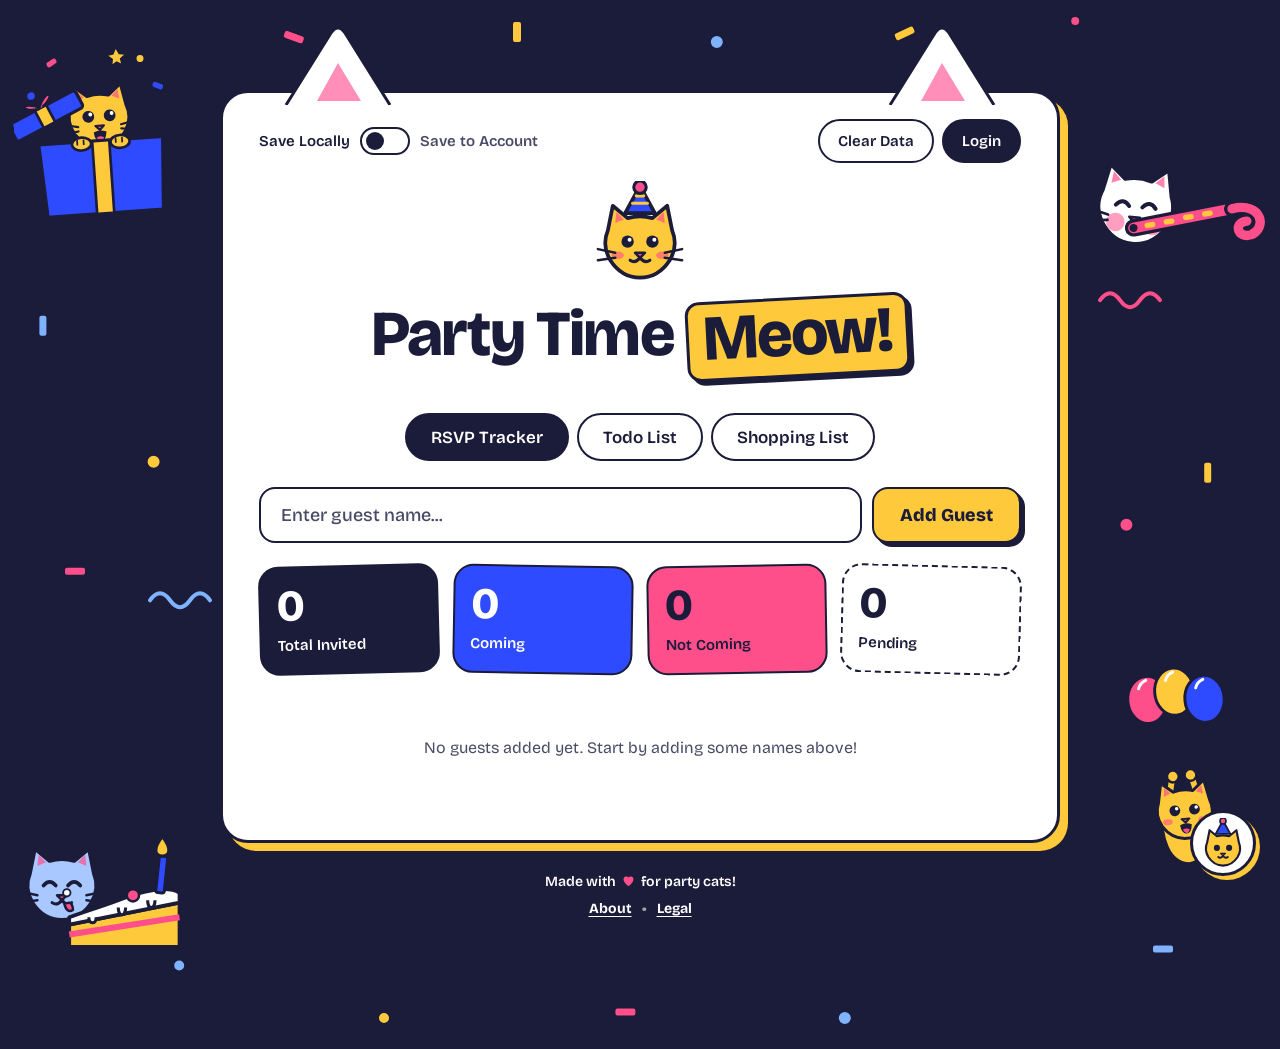
==== index.html @ 07584c38 "Drop the title emoji and fix Clear Data's modal and title reset The themes' hero cats replace the 😸," ====
<!DOCTYPE html>
<html lang="en">
<head>
    <meta charset="UTF-8">
    <meta name="viewport" content="width=device-width, initial-scale=1.0">
    <title>Party Cat - RSVP Tracker & Todo List</title>
    <link rel="stylesheet" href="style.css">
    <link rel="stylesheet" id="theme-stylesheet" href="themes/confetti/theme.css">
    <script src="themes/themes.js"></script>
</head>
<body>
    <!-- Theme artwork (decorative; each theme fills these slots) -->
    <div class="theme-art" aria-hidden="true">
        <span class="art art-1"></span>
        <span class="art art-2"></span>
        <span class="art art-3"></span>
        <span class="art art-4"></span>
        <span class="art art-5"></span>
        <span class="art art-6"></span>
    </div>

    <!-- Authentication Container -->
    <div id="authContainer" class="auth-container">
        <div class="title-block">
            <div class="hero-art" aria-hidden="true"></div>
            <h1>🎉 Party Cat</h1>
        </div>
        
        <div class="auth-tabs">
            <button class="auth-tab active" onclick="switchAuthTab('login')">Login</button>
            <button class="auth-tab" onclick="switchAuthTab('signup')">Sign Up</button>
        </div>

        <!-- Login Form -->
        <form id="loginForm" class="auth-form active" onsubmit="handleLogin(event)">
            <div class="form-group">
                <label for="loginEmail">Email</label>
                <input type="email" id="loginEmail" required>
            </div>
            <div class="form-group">
                <label for="loginPassword">Password</label>
                <div class="password-input-container">
                    <input type="password" id="loginPassword" required>
                    <button type="button" class="password-toggle" onclick="togglePassword('loginPassword')" title="Show password">
                        <svg width="20" height="20" viewBox="0 0 24 24" fill="currentColor">
                            <path d="M12 4.5C7 4.5 2.73 7.61 1 12c1.73 4.39 6 7.5 11 7.5s9.27-3.11 11-7.5c-1.73-4.39-6-7.5-11-7.5zM12 17c-2.76 0-5-2.24-5-5s2.24-5 5-5 5 2.24 5 5-2.24 5-5 5zm0-8c-1.66 0-3 1.34-3 3s1.34 3 3 3 3-1.34 3-3-1.34-3-3-3z"/>
                        </svg>
                    </button>
                </div>
            </div>
            <button type="submit" class="auth-button" id="loginButton">Login</button>
            <div class="forgot-password">
                <button type="button" class="forgot-password-link" onclick="showForgotPassword()">Forgot your password?</button>
            </div>
            <div id="loginError" class="error-message"></div>
        </form>

        <div class="guest-mode-option">
            <p>or</p>
            <button type="button" class="guest-mode-btn" onclick="startGuestMode()">Continue as Guest</button>
            <p class="guest-mode-note">No account needed — data saves locally in your browser</p>
        </div>

        <!-- Forgot Password Form -->
        <form id="forgotPasswordForm" class="auth-form" onsubmit="handleForgotPassword(event)">
            <div class="form-group">
                <label for="resetEmail">Email Address</label>
                <input type="email" id="resetEmail" required placeholder="Enter your email address">
                <small>We'll send you a link to reset your password</small>
            </div>
            <!-- Honeypot: hidden from people, filled in by simple bots -->
            <input type="text" name="website" class="hp-field" tabindex="-1" autocomplete="off" aria-hidden="true">
            <button type="submit" class="auth-button" id="resetButton">Send Reset Link</button>
            <div class="forgot-password">
                <button type="button" class="forgot-password-link" onclick="showLogin()">Back to Login</button>
            </div>
            <div id="forgotError" class="error-message"></div>
            <div id="forgotSuccess" class="success-message"></div>
        </form>

        <!-- Reset Password Form (opened from the emailed link) -->
        <form id="resetPasswordForm" class="auth-form" onsubmit="handleResetPassword(event)">
            <div class="form-group">
                <label for="newPassword">New Password</label>
                <div class="password-input-container">
                    <input type="password" id="newPassword" required minlength="8">
                    <button type="button" class="password-toggle" onclick="togglePassword('newPassword')" title="Show password">
                        <svg width="20" height="20" viewBox="0 0 24 24" fill="currentColor">
                            <path d="M12 4.5C7 4.5 2.73 7.61 1 12c1.73 4.39 6 7.5 11 7.5s9.27-3.11 11-7.5c-1.73-4.39-6-7.5-11-7.5zM12 17c-2.76 0-5-2.24-5-5s2.24-5 5-5 5 2.24 5 5-2.24 5-5 5zm0-8c-1.66 0-3 1.34-3 3s1.34 3 3 3 3-1.34 3-3-1.34-3-3-3z"/>
                        </svg>
                    </button>
                </div>
            </div>
            <div class="form-group">
                <label for="confirmNewPassword">Confirm New Password</label>
                <div class="password-input-container">
                    <input type="password" id="confirmNewPassword" required minlength="8">
                    <button type="button" class="password-toggle" onclick="togglePassword('confirmNewPassword')" title="Show password">
                        <svg width="20" height="20" viewBox="0 0 24 24" fill="currentColor">
                            <path d="M12 4.5C7 4.5 2.73 7.61 1 12c1.73 4.39 6 7.5 11 7.5s9.27-3.11 11-7.5c-1.73-4.39-6-7.5-11-7.5zM12 17c-2.76 0-5-2.24-5-5s2.24-5 5-5 5 2.24 5 5-2.24 5-5 5zm0-8c-1.66 0-3 1.34-3 3s1.34 3 3 3 3-1.34 3-3-1.34-3-3-3z"/>
                        </svg>
                    </button>
                </div>
            </div>
            <button type="submit" class="auth-button" id="resetPasswordButton">Set New Password</button>
            <div class="forgot-password">
                <button type="button" class="forgot-password-link" onclick="showLogin()">Back to Login</button>
            </div>
            <div id="resetPasswordError" class="error-message"></div>
        </form>

        <!-- Sign Up Form -->
        <form id="signupForm" class="auth-form" onsubmit="handleSignup(event)">
            <div class="form-group">
                <label for="signupEmail">Email</label>
                <input type="email" id="signupEmail" required>
            </div>
            <div class="form-group">
                <label for="signupPassword">Password</label>
                <div class="password-input-container">
                    <input type="password" id="signupPassword" required minlength="8">
                    <button type="button" class="password-toggle" onclick="togglePassword('signupPassword')" title="Show password">
                        <svg width="20" height="20" viewBox="0 0 24 24" fill="currentColor">
                            <path d="M12 4.5C7 4.5 2.73 7.61 1 12c1.73 4.39 6 7.5 11 7.5s9.27-3.11 11-7.5c-1.73-4.39-6-7.5-11-7.5zM12 17c-2.76 0-5-2.24-5-5s2.24-5 5-5 5 2.24 5 5-2.24 5-5 5zm0-8c-1.66 0-3 1.34-3 3s1.34 3 3 3 3-1.34 3-3-1.34-3-3-3z"/>
                        </svg>
                    </button>
                </div>
            </div>
            <div class="form-group">
                <label for="signupConfirmPassword">Confirm Password</label>
                <div class="password-input-container">
                    <input type="password" id="signupConfirmPassword" required minlength="8">
                    <button type="button" class="password-toggle" onclick="togglePassword('signupConfirmPassword')" title="Show password">
                        <svg width="20" height="20" viewBox="0 0 24 24" fill="currentColor">
                            <path d="M12 4.5C7 4.5 2.73 7.61 1 12c1.73 4.39 6 7.5 11 7.5s9.27-3.11 11-7.5c-1.73-4.39-6-7.5-11-7.5zM12 17c-2.76 0-5-2.24-5-5s2.24-5 5-5 5 2.24 5 5-2.24 5-5 5zm0-8c-1.66 0-3 1.34-3 3s1.34 3 3 3 3-1.34 3-3-1.34-3-3-3z"/>
                        </svg>
                    </button>
                </div>
            </div>
            <!-- Honeypot: hidden from people, filled in by simple bots -->
            <input type="text" name="website" class="hp-field" tabindex="-1" autocomplete="off" aria-hidden="true">
            <button type="submit" class="auth-button" id="signupButton">Sign Up</button>
            <div id="signupError" class="error-message"></div>
            <div id="signupSuccess" class="success-message"></div>
        </form>
    </div>

    <!-- Main App Container -->
    <div class="container hidden" id="appContainer">
        <!-- App Header -->
        <div class="app-header">
            <!-- Storage Toggle -->
            <div class="storage-toggle">
                <span class="toggle-label" id="localLabel">Save Locally</span>
                <label class="toggle-container">
                    <input type="checkbox" class="toggle-input" id="storageToggle" onchange="handleStorageToggle()">
                    <span class="toggle-slider"></span>
                </label>
                <span class="toggle-label" id="cloudLabel">Save to Account</span>
            </div>
            
            <!-- Header Actions -->
            <div class="header-actions">
                <button class="clear-data-btn" onclick="clearAllData()">Clear Data</button>
                <button class="login-btn" id="authButton" onclick="handleAuthAction()">Login</button>
            </div>
        </div>
        
        <div class="title-block">
            <div class="hero-art" aria-hidden="true"></div>
            <h1 id="partyTitle" class="editable-title" onclick="editPartyTitle()">Party Time <span class="title-accent">Meow!</span></h1>
            <div class="hero-art-alt" aria-hidden="true"></div>
        </div>
        
        <div class="tabs">
            <button class="tab active" onclick="switchTab('rsvp')">RSVP Tracker</button>
            <button class="tab" onclick="switchTab('todo')">Todo List</button>
            <button class="tab" onclick="switchTab('shopping')">Shopping List</button>
        </div>
        
        <div class="tab-content active" id="rsvp">
            <div class="add-guest">
                <input type="text" id="guestName" placeholder="Enter guest name..." onkeydown="if(event.key==='Enter') {event.preventDefault(); addGuest(); return false;}" />
                <button type="button" onclick="addGuest()">Add Guest</button>
            </div>

            <div class="stats">
                <div class="stat">
                    <div class="stat-number" id="totalGuests">0</div>
                    <div class="stat-label">Total Invited</div>
                </div>
                <div class="stat">
                    <div class="stat-number" id="yesCount">0</div>
                    <div class="stat-label">Coming</div>
                </div>
                <div class="stat">
                    <div class="stat-number" id="noCount">0</div>
                    <div class="stat-label">Not Coming</div>
                </div>
                <div class="stat">
                    <div class="stat-number" id="pendingCount">0</div>
                    <div class="stat-label">Pending</div>
                </div>
            </div>

            <div class="guest-list" id="guestList">
                <div class="empty-state">
                    <p>No guests added yet. Start by adding some names above!</p>
                </div>
            </div>
        </div>

        <div class="tab-content" id="todo">
            <div class="add-todo">
                <input type="text" id="todoInput" placeholder="Add party tasks (food, decorations, etc.)..." onkeydown="if(event.key==='Enter') {event.preventDefault(); addTodo(); return false;}" />
                <button type="button" onclick="addTodo()">Add Task</button>
            </div>

            <div class="todo-stats">
                <div class="stat">
                    <div class="stat-number" id="totalTodos">0</div>
                    <div class="stat-label">Total Tasks</div>
                </div>
                <div class="stat">
                    <div class="stat-number" id="completedTodos">0</div>
                    <div class="stat-label">Completed</div>
                </div>
                <div class="stat">
                    <div class="stat-number" id="pendingTodos">0</div>
                    <div class="stat-label">Pending</div>
                </div>
            </div>

            <div class="todo-list" id="todoList">
                <div class="empty-state">
                    <p>No tasks added yet. Start by adding some party preparation tasks!</p>
                </div>
            </div>
        </div>

        <div class="tab-content" id="shopping">
            <div class="add-shopping-item">
                <input type="text" id="shoppingItem" placeholder="Enter item (balloons, cake, drinks)..." onkeydown="if(event.key==='Enter') {event.preventDefault(); addShoppingItem(); return false;}" />
                <button type="button" onclick="addShoppingItem()">Add Item</button>
            </div>

            <div class="shopping-stats">
                <div class="stat">
                    <div class="stat-number" id="totalItems">0</div>
                    <div class="stat-label">Total Items</div>
                </div>
                <div class="stat">
                    <div class="stat-number" id="boughtItems">0</div>
                    <div class="stat-label">Bought</div>
                </div>
                <div class="stat">
                    <div class="stat-number" id="pendingItems">0</div>
                    <div class="stat-label">Still Need</div>
                </div>
            </div>

            <div class="shopping-list" id="shoppingList">
                <div class="empty-state">
                    <p>No items added yet. Start by adding some party supplies!</p>
                </div>
            </div>
        </div>

    </div>

    <!-- Custom Confirmation Modal -->
    <div id="confirmModal" class="modal hidden">
        <div class="modal-backdrop" onclick="hideConfirmModal()"></div>
        <div class="modal-content">
            <h2>⚠️ Clear Data</h2>
            <p>Are you sure you want to reset your party space?</p>
            <div class="modal-warning">
                <p>This will permanently delete:</p>
                <ul>
                    <li>All guests and their RSVP status</li>
                    <li>All todo items</li>
                    <li>All shopping list items</li>
                </ul>
                <p><strong>This action cannot be undone!</strong></p>
            </div>
            <div class="modal-buttons">
                <button class="modal-btn modal-cancel" onclick="hideConfirmModal()">Cancel</button>
                <button class="modal-btn modal-confirm" onclick="confirmClearData()">Clear Data</button>
            </div>
        </div>
    </div>

    <!-- Upgrade Modal -->
    <div id="upgradeModal" class="modal hidden">
        <div class="modal-backdrop" onclick="hideUpgradeModal()"></div>
        <div class="modal-content">
            <h2>☁️ Save to Account</h2>
            <p>An account means you can access your party space and data across multiple devices. Without an account, data is stored locally in your browser. It will persist between sessions, but would be lost if you clear your cache.</p>
            <div class="modal-buttons">
                <button class="modal-btn modal-cancel" onclick="hideUpgradeModal()">Maybe Later</button>
                <button class="modal-btn modal-confirm" onclick="startUpgrade()">Create Account</button>
            </div>
        </div>
    </div>

    <!-- Theme switcher -->
    <button type="button" class="theme-toggle" onclick="cycleTheme()" title="Change theme" aria-label="Change theme">
        <span class="theme-toggle-icon" aria-hidden="true"></span>
    </button>

    <script>
        // Call the Party Cat API (api/index.php). Sends a JSON body as POST when one is given.
        // Login state travels in an HttpOnly session cookie, so no token handling is needed here.
        async function api(action, body = null, params = {}) {
            const query = new URLSearchParams({ action, ...params });
            const response = await fetch(`api/?${query}`, body ? {
                method: 'POST',
                headers: { 'Content-Type': 'application/json' },
                body: JSON.stringify(body)
            } : {});
            const data = await response.json().catch(() => ({}));
            if (!response.ok) {
                throw new Error(data.error || `Request failed (${response.status})`);
            }
            return data;
        }

        // Escape user-entered text before inserting it into HTML
        function escapeHtml(text) {
            return String(text).replace(/[&<>"']/g, c => ({ '&': '&amp;', '<': '&lt;', '>': '&gt;', '"': '&quot;', "'": '&#39;' })[c]);
        }

        // Guest mode data persistence functions
        function saveGuestsToStorage() {
            if (isGuestMode) {
                localStorage.setItem('partyGuests', JSON.stringify(guests));
            }
        }

        function saveTodosToStorage() {
            if (isGuestMode) {
                localStorage.setItem('partyTodos', JSON.stringify(todos));
            }
        }

        // Anonymous visit counting: a random ID kept in this browser, sent when someone uses the app.
        // The server counts it as a guest or account visit depending on whether you're logged in.
        function getVisitorId() {
            try {
                let visitorId = localStorage.getItem('partycat-visitor');
                if (!visitorId) {
                    visitorId = crypto.randomUUID();
                    localStorage.setItem('partycat-visitor', visitorId);
                }
                return visitorId;
            } catch (e) {
                return null;
            }
        }

        async function recordVisit() {
            const visitorId = getVisitorId();
            if (!visitorId) return;
            try {
                await api('visit', { visitor_id: visitorId });
            } catch (e) {
                // Visit counting must never get in the way of the app
                console.debug('Visit not recorded:', e);
            }
        }

        // Guests only count once they click or type something, so bots and people who just glance
        // at the page aren't counted. (Logged-in users count straight away: a session means a person.)
        let waitingForInteraction = false;
        function recordVisitOnInteraction() {
            if (waitingForInteraction) return;
            waitingForInteraction = true;
            const record = event => {
                if (!event.isTrusted) return;
                document.removeEventListener('click', record, true);
                document.removeEventListener('keydown', record, true);
                waitingForInteraction = false;
                recordVisit();
            };
            document.addEventListener('click', record, true);
            document.addEventListener('keydown', record, true);
        }

        // Authentication state
        let currentUser = null;
        let currentParty = null;
        let isGuestMode = true;

        // Authentication functions
        async function checkAuth() {
            try {
                const { user } = await api('session');
                if (user) {
                    currentUser = user;
                    return true;
                }
                return false;
            } catch (e) {
                console.error('Auth check failed:', e);
                return false;
            }
        }

        async function signUp(email, password, website) {
            try {
                const { user } = await api('signup', { email, password, website });
                currentUser = user;
                return { success: true, user };
            } catch (e) {
                console.error('Error signing up:', e);
                return { success: false, error: e.message };
            }
        }

        async function signIn(email, password) {
            try {
                const { user } = await api('login', { email, password });
                currentUser = user;
                return { success: true, user };
            } catch (e) {
                console.error('Error signing in:', e);
                return { success: false, error: e.message };
            }
        }

        async function signOut() {
            try {
                await api('logout', {});
            } catch (e) {
                // Even if the request fails, clear local state and treat it as a successful logout
                console.error('Error signing out:', e);
            }
            currentUser = null;
            currentParty = null;
            isGuestMode = true;
            return true;
        }

        // Authentication UI handlers
        function clearAuthMessages() {
            document.getElementById('loginError').textContent = '';
            document.getElementById('signupError').textContent = '';
            document.getElementById('signupSuccess').textContent = '';
            document.getElementById('forgotError').textContent = '';
            document.getElementById('forgotSuccess').textContent = '';
        }
        
        function switchAuthTab(tab) {
            // Clear any error messages
            clearAuthMessages();
            
            // Make sure auth tabs are visible
            document.querySelector('.auth-tabs').style.display = 'flex';
            
            // Update tab appearance
            document.querySelectorAll('.auth-tab').forEach(t => t.classList.remove('active'));
            document.querySelectorAll('.auth-form').forEach(f => f.classList.remove('active'));
            
            if (tab === 'login') {
                document.querySelector('.auth-tab').classList.add('active');
                document.getElementById('loginForm').classList.add('active');
            } else {
                document.querySelectorAll('.auth-tab')[1].classList.add('active');
                document.getElementById('signupForm').classList.add('active');
            }
        }

        function togglePassword(inputId) {
            const passwordInput = document.getElementById(inputId);
            const toggleButton = passwordInput.nextElementSibling;
            
            const visibilityIcon = `<svg width="20" height="20" viewBox="0 0 24 24" fill="currentColor">
                <path d="M12 4.5C7 4.5 2.73 7.61 1 12c1.73 4.39 6 7.5 11 7.5s9.27-3.11 11-7.5c-1.73-4.39-6-7.5-11-7.5zM12 17c-2.76 0-5-2.24-5-5s2.24-5 5-5 5 2.24 5 5-2.24 5-5 5zm0-8c-1.66 0-3 1.34-3 3s1.34 3 3 3 3-1.34 3-3-1.34-3-3-3z"/>
            </svg>`;
            
            const visibilityOffIcon = `<svg width="20" height="20" viewBox="0 0 24 24" fill="currentColor">
                <path d="M12 7c2.76 0 5 2.24 5 5 0 .65-.13 1.26-.36 1.83l2.92 2.92c1.51-1.26 2.7-2.89 3.43-4.75-1.73-4.39-6-7.5-11-7.5-1.4 0-2.74.25-3.98.7l2.16 2.16C10.74 7.13 11.35 7 12 7zM2 4.27l2.28 2.28.46.46C3.08 8.3 1.78 10.02 1 12c1.73 4.39 6 7.5 11 7.5 1.55 0 3.03-.3 4.38-.84l.42.42L19.73 22 21 20.73 3.27 3 2 4.27zM7.53 9.8l1.55 1.55c-.05.21-.08.43-.08.65 0 1.66 1.34 3 3 3 .22 0 .44-.03.65-.08l1.55 1.55c-.67.33-1.41.53-2.2.53-2.76 0-5-2.24-5-5 0-.79.2-1.53.53-2.2zm4.31-.78l3.15 3.15.02-.16c0-1.66-1.34-3-3-3l-.17.01z"/>
            </svg>`;
            
            if (passwordInput.type === 'password') {
                passwordInput.type = 'text';
                toggleButton.innerHTML = visibilityOffIcon;
                toggleButton.title = 'Hide password';
            } else {
                passwordInput.type = 'password';
                toggleButton.innerHTML = visibilityIcon;
                toggleButton.title = 'Show password';
            }
        }

        async function handleLogin(event) {
            event.preventDefault();
            
            const email = document.getElementById('loginEmail').value;
            const password = document.getElementById('loginPassword').value;
            const loginButton = document.getElementById('loginButton');
            const errorDiv = document.getElementById('loginError');
            
            loginButton.disabled = true;
            loginButton.textContent = 'Logging in...';
            errorDiv.textContent = '';
            
            const result = await signIn(email, password);
            
            if (result.success) {
                await initializeApp();
            } else {
                errorDiv.textContent = result.error;
            }
            
            loginButton.disabled = false;
            loginButton.textContent = 'Login';
        }

        async function handleSignup(event) {
            event.preventDefault();
            
            const email = document.getElementById('signupEmail').value;
            const password = document.getElementById('signupPassword').value;
            const confirmPassword = document.getElementById('signupConfirmPassword').value;
            const signupButton = document.getElementById('signupButton');
            const errorDiv = document.getElementById('signupError');
            const successDiv = document.getElementById('signupSuccess');
            
            errorDiv.textContent = '';
            successDiv.textContent = '';
            
            if (password !== confirmPassword) {
                errorDiv.textContent = 'Passwords do not match';
                return;
            }
            
            signupButton.disabled = true;
            signupButton.textContent = 'Signing up...';
            
            const website = document.querySelector('#signupForm .hp-field').value;
            const result = await signUp(email, password, website);
            
            if (result.success) {
                // The server creates the new user's party and logs them straight in
                document.getElementById('signupForm').reset();
                await initializeApp();
            } else {
                errorDiv.textContent = result.error;
            }
            
            signupButton.disabled = false;
            signupButton.textContent = 'Sign Up';
        }

        // Forgot password functions
        function showForgotPassword() {
            // Clear any error messages
            clearAuthMessages();
            
            // Hide all forms and show forgot password form
            document.querySelectorAll('.auth-form').forEach(f => f.classList.remove('active'));
            document.getElementById('forgotPasswordForm').classList.add('active');
            
            // Hide auth tabs when in forgot password mode
            document.querySelector('.auth-tabs').style.display = 'none';
        }

        function showLogin() {
            // Clear any error messages
            clearAuthMessages();
            
            // Show auth tabs again
            document.querySelector('.auth-tabs').style.display = 'flex';
            
            // Switch back to login tab
            switchAuthTab('login');
        }

        async function handleForgotPassword(event) {
            event.preventDefault();
            
            const email = document.getElementById('resetEmail').value;
            const resetButton = document.getElementById('resetButton');
            const errorDiv = document.getElementById('forgotError');
            const successDiv = document.getElementById('forgotSuccess');
            
            resetButton.disabled = true;
            resetButton.textContent = 'Sending...';
            errorDiv.textContent = '';
            successDiv.textContent = '';
            
            try {
                const website = document.querySelector('#forgotPasswordForm .hp-field').value;
                await api('forgot_password', { email, website });
                successDiv.textContent = 'If that email has an account, a reset link is on its way. Check your inbox.';
                document.getElementById('forgotPasswordForm').reset();

                // Automatically go back to login after 3 seconds
                setTimeout(() => {
                    showLogin();
                }, 3000);
            } catch (err) {
                errorDiv.textContent = err.message || 'Failed to send reset email. Please try again.';
            }

            resetButton.disabled = false;
            resetButton.textContent = 'Send Reset Link';
        }

        async function handleResetPassword(event) {
            event.preventDefault();

            const password = document.getElementById('newPassword').value;
            const confirmPassword = document.getElementById('confirmNewPassword').value;
            const button = document.getElementById('resetPasswordButton');
            const errorDiv = document.getElementById('resetPasswordError');
            const token = new URLSearchParams(window.location.search).get('reset');

            errorDiv.textContent = '';

            if (password !== confirmPassword) {
                errorDiv.textContent = 'Passwords do not match';
                return;
            }

            button.disabled = true;
            button.textContent = 'Saving...';

            try {
                const { user } = await api('reset_password', { token, password });
                currentUser = user;
                // Drop the used token from the address bar
                history.replaceState(null, '', window.location.pathname);
                document.getElementById('resetPasswordForm').reset();
                await initializeApp();
            } catch (err) {
                errorDiv.textContent = err.message;
            }

            button.disabled = false;
            button.textContent = 'Set New Password';
        }

        function clearAllData() {
            if (!currentParty) {
                alert('No party found');
                return;
            }

            // Show custom confirmation modal
            showConfirmModal();
        }

        function showConfirmModal() {
            document.getElementById('confirmModal').classList.remove('hidden');
        }

        function hideConfirmModal() {
            document.getElementById('confirmModal').classList.add('hidden');
        }

        function showUpgradeModal() {
            document.getElementById('upgradeModal').classList.remove('hidden');
        }

        function hideUpgradeModal() {
            document.getElementById('upgradeModal').classList.add('hidden');
        }

        function startUpgrade() {
            hideUpgradeModal();
            // Switch to signup tab and show auth container
            switchAuthTab('signup');
            showAuthContainer();
        }

        async function confirmClearData() {
            hideConfirmModal();

            if (isGuestMode) {
                // Guest mode: clear localStorage
                guests = [];
                todos = [];
                shoppingItems = [];
                currentParty.name = 'Party Time Meow!';
                
                // Clear localStorage
                localStorage.removeItem('partyGuests');
                localStorage.removeItem('partyTodos');
                localStorage.removeItem('partyShoppingItems');
                
                // Update UI
                updatePartyTitle();
                renderGuests();
                renderTodos();
                renderShoppingItems();
                
            } else {
                // Cloud mode: delete the party's guests, todos and shopping items and reset its title
                try {
                    const { party } = await api('clear_party', {});

                    // Clear local arrays
                    guests = [];
                    todos = [];
                    shoppingItems = [];

                    // Update party title in current object and UI
                    currentParty = party;
                    updatePartyTitle();

                    // Update UI
                    renderGuests();
                    renderTodos();
                    renderShoppingItems();

                } catch (e) {
                    console.error('Error clearing data:', e);
                    alert('Failed to clear data. Please try again.');
                }
            }
        }

        async function handleLogout() {
            const success = await signOut();
            if (success) {
                await initializeGuestMode();
                showAuthContainer();
            }
        }

        function showAuthContainer() {
            document.getElementById('authContainer').classList.remove('hidden');
            document.getElementById('appContainer').classList.add('hidden');
        }

        function showAppContainer() {
            document.getElementById('authContainer').classList.add('hidden');
            document.getElementById('appContainer').classList.remove('hidden');
            
            // Update header based on authentication state
            updateHeaderState();
        }

        function updateHeaderState() {
            const toggle = document.getElementById('storageToggle');
            const localLabel = document.getElementById('localLabel');
            const cloudLabel = document.getElementById('cloudLabel');
            const authButton = document.getElementById('authButton');
            
            if (isGuestMode) {
                // Guest mode - toggle is off (Save Locally active)
                toggle.checked = false;
                localLabel.classList.remove('inactive');
                cloudLabel.classList.add('inactive');
                authButton.textContent = 'Login';
                authButton.onclick = () => showAuthContainer();
            } else {
                // Authenticated mode - toggle is on (Save to Account active)
                toggle.checked = true;
                localLabel.classList.add('inactive');
                cloudLabel.classList.remove('inactive');
                authButton.textContent = 'Logout';
                authButton.onclick = () => handleLogout();
            }
        }

        function handleStorageToggle() {
            const toggle = document.getElementById('storageToggle');
            
            if (toggle.checked && isGuestMode) {
                // User wants to switch to cloud storage
                showUpgradeModal();
                // Reset toggle since we haven't actually switched yet
                toggle.checked = false;
            } else if (!toggle.checked && !isGuestMode) {
                // User wants to logout and go to guest mode
                handleLogout();
            }
        }

        function handleAuthAction() {
            if (isGuestMode) {
                showAuthContainer();
            } else {
                handleLogout();
            }
        }

        async function initializeApp() {
            
            if (!currentUser) {
                console.error('No currentUser in initializeApp');
                return;
            }
            
            isGuestMode = false;
            showAppContainer();
            
            // Load the user's party
            await loadUserParty();
            
            // Initialize the app with the current party
            await loadPartyData();

            // Count this visit
            recordVisit();
        }

        async function loadUserParty() {
            if (!currentUser) {
                console.error('No current user found');
                return;
            }
            
            try {
                // The server returns the user's party, creating one if they have none
                const { party } = await api('party');
                currentParty = party;
                updatePartyTitle();
            } catch (e) {
                console.error('Error in loadUserParty:', e);
                alert('Failed to load party. Please try again.');
            }
        }


        function updatePartyTitle() {
            const titleElement = document.getElementById('partyTitle');
            titleElement.innerHTML = decoratePartyTitle(currentParty.name);
        }

        // Wrap a closing "Meow!" so themes can give it their accent colour.
        function decoratePartyTitle(name) {
            let html = escapeHtml(name);
            html = html.replace(/(meow!?)$/i, '<span class="title-accent">$1</span>');
            return html;
        }

        function editPartyTitle() {
            if (!currentParty) {
                alert('Please create a party first');
                return;
            }

            const titleElement = document.getElementById('partyTitle');
            const currentTitle = currentParty.name;
            
            // Create input field that includes the full title
            titleElement.classList.add('editing');
            titleElement.innerHTML = `<input type="text" class="title-input" value="${escapeHtml(currentTitle)}" onblur="savePartyTitle(this)" onkeypress="handleTitleKeypress(event, this)" autofocus>`;
            
            // Focus and select the text
            const input = titleElement.querySelector('.title-input');
            input.focus();
            input.select();
        }

        function handleTitleKeypress(event, input) {
            if (event.key === 'Enter') {
                input.blur(); // This will trigger savePartyTitle
            }
            if (event.key === 'Escape') {
                cancelTitleEdit();
            }
        }

        function cancelTitleEdit() {
            const titleElement = document.getElementById('partyTitle');
            titleElement.classList.remove('editing');
            updatePartyTitle();
        }

        async function savePartyTitle(input) {
            const newTitle = input.value.trim();
            
            if (!newTitle) {
                alert('Party title cannot be empty');
                cancelTitleEdit();
                return;
            }
            
            if (newTitle === currentParty.name) {
                // No change
                cancelTitleEdit();
                return;
            }
            
            if (isGuestMode) {
                // Guest mode: just update the local object
                currentParty.name = newTitle;
                const titleElement = document.getElementById('partyTitle');
                titleElement.classList.remove('editing');
                updatePartyTitle();
            } else {
                // Cloud mode: save to the server
                try {
                    await api('update_party', { name: newTitle });
                    currentParty.name = newTitle;
                    const titleElement = document.getElementById('partyTitle');
                    titleElement.classList.remove('editing');
                    updatePartyTitle();
                } catch (e) {
                    console.error('Error updating party name:', e);
                    alert('Failed to update party name. Please try again.');
                    cancelTitleEdit();
                }
            }
        }


        async function loadPartyData() {
            if (!currentParty) return;
            
            // Load guests, todos, and shopping items from the server
            await loadGuests();
            await loadTodos();
            await loadShoppingItems();
        }

        async function loadGuests() {
            if (!currentParty) return;
            
            try {
                const { items } = await api('items', null, { type: 'guests' });
                guests = items;
                renderGuests();
            } catch (e) {
                console.error('Error loading guests:', e);
            }
        }

        async function loadTodos() {
            if (!currentParty) return;
            
            try {
                const { items } = await api('items', null, { type: 'todos' });
                todos = items;
                renderTodos();
            } catch (e) {
                console.error('Error loading todos:', e);
            }
        }
        
        // Data arrays for the current party
        let guests = [];
        let todos = [];
        let shoppingItems = [];

        function parseGuestCount(name) {
            const connectingWords = ['and', '&', '+', 'with', 'plus'];
            const familyWords = ['family', 'families'];
            
            const lowerName = name.toLowerCase();
            
            // Check for family keywords
            if (familyWords.some(word => lowerName.includes(word))) {
                return 4;
            }
            
            // Check for commas first (simple comma-separated names like "Joe, Kate, Ben")
            if (name.includes(',')) {
                const commaSegments = name.split(',').map(s => s.trim()).filter(s => s.length > 0);
                return commaSegments.length;
            }
            
            // Replace punctuation that clearly indicates multiple people
            let text = name.replace(/[;&+]/g, ' and ');
            
            // Check if any connecting words are present (indicates multiple people)
            const hasConnectingWords = connectingWords.some(word => {
                if (word === '&') {
                    // Special handling for & symbol - just check if it exists
                    return name.includes('&');
                }
                // Escape special regex characters
                const escapedWord = word.replace(/[.*+?^${}()|[\]\\]/g, '\\$&');
                const pattern = new RegExp('\\b' + escapedWord + '\\b', 'i');
                return pattern.test(name);
            });
            
            if (hasConnectingWords) {
                // Split by connecting words and count distinct groups
                let segments = text.toLowerCase();
                connectingWords.forEach(word => {
                    if (word === '&') {
                        // Special handling for & symbol
                        segments = segments.replace(/&/g, '|');
                    } else {
                        // Escape special regex characters
                        const escapedWord = word.replace(/[.*+?^${}()|[\]\\]/g, '\\$&');
                        segments = segments.replace(new RegExp('\\b' + escapedWord + '\\b', 'g'), '|');
                    }
                });
                const groups = segments.split('|').filter(group => group.trim().length > 0);
                return Math.max(1, groups.length);
            }
            
            // No connecting words found - treat as single person (even if multiple words like "John Smith")
            return 1;
        }

        function switchTab(tabName) {
            document.querySelectorAll('.tab').forEach(tab => tab.classList.remove('active'));
            document.querySelectorAll('.tab-content').forEach(content => content.classList.remove('active'));
            
            event.target.classList.add('active');
            document.getElementById(tabName).classList.add('active');
        }

        async function addTodo() {
            const input = document.getElementById('todoInput');
            const text = input.value.trim();
            
            if (text === '') {
                alert('Please enter a task');
                return;
            }

            const newTodo = {
                party_id: currentParty.id,
                text: text,
                completed: false
            };

            if (isGuestMode) {
                // Guest mode: add to localStorage
                newTodo.id = Date.now(); // Simple ID for guest mode
                todos.unshift(newTodo);
                saveTodosToStorage();
                input.value = '';
                renderTodos();
            } else {
                // Cloud mode: save to the server
                try {
                    const { item } = await api('create_item', { type: 'todos', text: newTodo.text, completed: false });
                    todos.unshift(item);
                    input.value = '';
                    renderTodos();
                } catch (e) {
                    console.error('Error adding todo:', e);
                    alert('Failed to add task. Please try again.');
                }
            }
        }

        async function toggleTodo(todoId) {
            const todo = todos.find(t => t.id == todoId);
            if (todo) {
                const newCompleted = !todo.completed;
                
                if (isGuestMode) {
                    todo.completed = newCompleted;
                    saveTodosToStorage();
                    renderTodos();
                } else {
                    try {
                        await api('update_item', { type: 'todos', id: todoId, completed: newCompleted });
                        todo.completed = newCompleted;
                        renderTodos();
                    } catch (e) {
                        console.error('Error toggling todo:', e);
                        alert('Failed to update task. Please try again.');
                    }
                }
            }
        }

        async function deleteTodo(todoId) {
            if (confirm('Are you sure you want to delete this task?')) {
                if (isGuestMode) {
                    todos = todos.filter(t => t.id != todoId);
                    saveTodosToStorage();
                    renderTodos();
                } else {
                    try {
                        await api('delete_item', { type: 'todos', id: todoId });
                        todos = todos.filter(t => t.id !== todoId);
                        renderTodos();
                    } catch (e) {
                        console.error('Error deleting todo:', e);
                        alert('Failed to delete task. Please try again.');
                    }
                }
            }
        }

        function renderTodos() {
            const todoList = document.getElementById('todoList');
            
            if (todos.length === 0) {
                todoList.innerHTML = '<div class="empty-state"><p>No tasks added yet. Start by adding some party preparation tasks!</p></div>';
                updateTodoStats();
                return;
            }

            todoList.innerHTML = todos.map(todo => `
                <div class="todo-item ${todo.completed ? 'completed' : ''}">
                    <div class="todo-text">${escapeHtml(todo.text)}</div>
                    <div class="todo-actions">
                        <button class="btn ${todo.completed ? 'btn-pending' : 'btn-yes'}" onclick="toggleTodo('${todo.id}')">
                            ${todo.completed ? 'Undo' : 'Done'}
                        </button>
                        <button class="btn btn-delete" onclick="deleteTodo('${todo.id}')">Delete</button>
                    </div>
                </div>
            `).join('');

            updateTodoStats();
        }

        function updateTodoStats() {
            const total = todos.length;
            const completed = todos.filter(t => t.completed).length;
            const pending = total - completed;

            document.getElementById('totalTodos').textContent = total;
            document.getElementById('completedTodos').textContent = completed;
            document.getElementById('pendingTodos').textContent = pending;
        }

        // Shopping List Functions
        function saveShoppingItemsToStorage() {
            if (isGuestMode) {
                localStorage.setItem('partyShoppingItems', JSON.stringify(shoppingItems));
            }
        }

        async function loadShoppingItems() {
            if (isGuestMode) {
                const stored = localStorage.getItem('partyShoppingItems');
                if (stored) {
                    shoppingItems = JSON.parse(stored);
                }
                renderShoppingItems();
            } else {
                try {
                    const { items } = await api('items', null, { type: 'shopping_items' });
                    shoppingItems = items;
                    renderShoppingItems();
                } catch (e) {
                    console.error('Error loading shopping items:', e);
                    // Initialize empty and render on error
                    shoppingItems = [];
                    renderShoppingItems();
                }
            }
        }

        async function addShoppingItem() {
            const itemInput = document.getElementById('shoppingItem');
            const item = itemInput.value.trim();
            
            if (item === '') {
                alert('Please enter an item');
                return;
            }

            if (!currentParty) {
                alert('No party selected. Please refresh the page and try again.');
                return;
            }

            if (isGuestMode) {
                shoppingItems.push({
                    id: Date.now().toString(),
                    text: item,
                    bought: false,
                    created_at: new Date().toISOString()
                });
                saveShoppingItemsToStorage();
                renderShoppingItems();
            } else {
                try {
                    const { item: savedItem } = await api('create_item', { type: 'shopping_items', text: item, bought: false });
                    shoppingItems.push(savedItem);
                    renderShoppingItems();
                } catch (e) {
                    console.error('Error adding shopping item:', e);
                    alert('Failed to add item. Please try again.');
                }
            }

            itemInput.value = '';
        }

        async function toggleShoppingItem(itemId) {
            const item = shoppingItems.find(i => i.id == itemId);
            if (item) {
                const newBought = !item.bought;
                
                if (isGuestMode) {
                    item.bought = newBought;
                    saveShoppingItemsToStorage();
                    renderShoppingItems();
                } else {
                    try {
                        await api('update_item', { type: 'shopping_items', id: itemId, bought: newBought });
                        item.bought = newBought;
                        renderShoppingItems();
                    } catch (e) {
                        console.error('Error toggling shopping item:', e);
                        alert('Failed to update item. Please try again.');
                    }
                }
            }
        }

        async function deleteShoppingItem(itemId) {
            if (confirm('Are you sure you want to delete this item?')) {
                if (isGuestMode) {
                    shoppingItems = shoppingItems.filter(i => i.id != itemId);
                    saveShoppingItemsToStorage();
                    renderShoppingItems();
                } else {
                    try {
                        await api('delete_item', { type: 'shopping_items', id: itemId });
                        shoppingItems = shoppingItems.filter(i => i.id !== itemId);
                        renderShoppingItems();
                    } catch (e) {
                        console.error('Error deleting shopping item:', e);
                        alert('Failed to delete item. Please try again.');
                    }
                }
            }
        }

        function renderShoppingItems() {
            const shoppingList = document.getElementById('shoppingList');
            
            if (shoppingItems.length === 0) {
                shoppingList.innerHTML = '<div class="empty-state"><p>No items added yet. Start by adding some party supplies!</p></div>';
                updateShoppingStats();
                return;
            }

            shoppingList.innerHTML = shoppingItems.map(item => `
                <div class="shopping-item ${item.bought ? 'bought' : ''}">
                    <div class="shopping-text">${escapeHtml(item.text)}</div>
                    <div class="shopping-actions">
                        <button class="btn ${item.bought ? 'btn-pending' : 'btn-yes'}" onclick="toggleShoppingItem('${item.id}')">
                            ${item.bought ? 'Unbuy' : 'Bought'}
                        </button>
                        <button class="btn btn-delete" onclick="deleteShoppingItem('${item.id}')">Delete</button>
                    </div>
                </div>
            `).join('');

            updateShoppingStats();
        }

        function updateShoppingStats() {
            const total = shoppingItems.length;
            const bought = shoppingItems.filter(i => i.bought).length;
            const pending = total - bought;

            document.getElementById('totalItems').textContent = total;
            document.getElementById('boughtItems').textContent = bought;
            document.getElementById('pendingItems').textContent = pending;
        }

        async function addGuest() {
            const nameInput = document.getElementById('guestName');
            const name = nameInput.value.trim();
            
            if (name === '') {
                alert('Please enter a guest name');
                return;
            }

            if (!currentParty) {
                alert('No party selected. Please refresh the page and try again.');
                return;
            }

            if (guests.some(guest => guest.name.toLowerCase() === name.toLowerCase())) {
                alert('Guest already exists');
                return;
            }

            const newGuest = {
                party_id: currentParty.id,
                name: name,
                status: 'pending',
                count: parseGuestCount(name)
            };

            if (isGuestMode) {
                // Guest mode: add to localStorage
                newGuest.id = Date.now(); // Simple ID for guest mode
                guests.unshift(newGuest);
                saveGuestsToStorage();
                nameInput.value = '';
                renderGuests();
            } else {
                // Cloud mode: save to the server
                try {
                    const { item } = await api('create_item', { type: 'guests', name: newGuest.name, status: newGuest.status, count: newGuest.count });
                    guests.unshift(item);
                    nameInput.value = '';
                    renderGuests();
                } catch (e) {
                    console.error('Error adding guest:', e);
                    alert(`Failed to add guest: ${e.message}`);
                }
            }
        }

        async function updateGuestStatus(guestId, status) {
            const guest = guests.find(g => g.id == guestId);
            if (!guest) return;
            
            if (isGuestMode) {
                // Guest mode: update localStorage
                guest.status = status;
                saveGuestsToStorage();
                renderGuests();
            } else {
                // Cloud mode: save to the server
                try {
                    await api('update_item', { type: 'guests', id: guestId, status: status });
                    guest.status = status;
                    renderGuests();
                } catch (e) {
                    console.error('Error updating guest status:', e);
                    alert('Failed to update guest status. Please try again.');
                }
            }
        }

        async function deleteGuest(guestId) {
            if (confirm('Are you sure you want to remove this guest?')) {
                if (isGuestMode) {
                    guests = guests.filter(g => g.id != guestId);
                    saveGuestsToStorage();
                    renderGuests();
                } else {
                    try {
                        await api('delete_item', { type: 'guests', id: guestId });
                        guests = guests.filter(g => g.id !== guestId);
                        renderGuests();
                    } catch (e) {
                        console.error('Error deleting guest:', e);
                        alert('Failed to delete guest. Please try again.');
                    }
                }
            }
        }

        function renderGuests() {
            const guestList = document.getElementById('guestList');
            
            if (guests.length === 0) {
                guestList.innerHTML = '<div class="empty-state"><p>No guests added yet. Start by adding some names above!</p></div>';
                updateStats();
                return;
            }

            guestList.innerHTML = guests.map(guest => `
                <div class="guest-item ${guest.status}">
                    <div>
                        <span class="guest-name">${escapeHtml(guest.name)}</span>
                        <span class="guest-count">(${guest.count || parseGuestCount(guest.name)} ${(guest.count || parseGuestCount(guest.name)) === 1 ? 'person' : 'people'})</span>
                        <span class="status-badge status-${guest.status}">${guest.status.charAt(0).toUpperCase() + guest.status.slice(1)}</span>
                    </div>
                    <div class="guest-actions">
                        <button class="btn btn-yes" onclick="updateGuestStatus('${guest.id}', 'yes')">Yes</button>
                        <button class="btn btn-no" onclick="updateGuestStatus('${guest.id}', 'no')">No</button>
                        <button class="btn btn-pending" onclick="updateGuestStatus('${guest.id}', 'pending')">Pending</button>
                        <button class="btn btn-delete" onclick="deleteGuest('${guest.id}')">Delete</button>
                    </div>
                </div>
            `).join('');

            updateStats();
        }

        function updateStats() {
            const total = guests.reduce((sum, guest) => sum + (guest.count || parseGuestCount(guest.name)), 0);
            const yes = guests.filter(g => g.status === 'yes').reduce((sum, guest) => sum + (guest.count || parseGuestCount(guest.name)), 0);
            const no = guests.filter(g => g.status === 'no').reduce((sum, guest) => sum + (guest.count || parseGuestCount(guest.name)), 0);
            const pending = guests.filter(g => g.status === 'pending').reduce((sum, guest) => sum + (guest.count || parseGuestCount(guest.name)), 0);

            document.getElementById('totalGuests').textContent = total;
            document.getElementById('yesCount').textContent = yes;
            document.getElementById('noCount').textContent = no;
            document.getElementById('pendingCount').textContent = pending;
        }

        document.getElementById('guestName').addEventListener('keypress', function(e) {
            if (e.key === 'Enter') {
                addGuest();
            }
        });

        document.getElementById('todoInput').addEventListener('keypress', function(e) {
            if (e.key === 'Enter') {
                addTodo();
            }
        });

        // Handle password reset flow: emailed links open ?reset=<token>
        function handlePasswordReset() {
            if (!new URLSearchParams(window.location.search).has('reset')) {
                return false;
            }

            clearAuthMessages();
            document.getElementById('resetPasswordError').textContent = '';
            document.querySelectorAll('.auth-form').forEach(f => f.classList.remove('active'));
            document.getElementById('resetPasswordForm').classList.add('active');
            document.querySelector('.auth-tabs').style.display = 'none';
            showAuthContainer();
            return true;
        }

        function startGuestMode() {
            // Hide auth screen, show app in guest mode
            isGuestMode = true;
            initializeGuestMode();
        }

        // App initialization
        async function initApp() {
            // Check for password reset flow first
            if (handlePasswordReset()) {
                return; // Stop here if we're handling a password reset
            }

            // Check if user is already logged in
            const isAuthenticated = await checkAuth();
            if (isAuthenticated) {
                isGuestMode = false;
                await initializeApp();
            } else {
                // Start in guest mode by default
                isGuestMode = true;
                await initializeGuestMode();
            }
        }

        // Guest mode initialization
        async function initializeGuestMode() {
            // Create a virtual party object for guest mode
            currentParty = {
                id: 'guest-party',
                name: 'Party Time Meow!',
                description: 'Guest mode party'
            };
            
            isGuestMode = true;
            
            // Load data from localStorage
            guests = JSON.parse(localStorage.getItem('partyGuests')) || [];
            todos = JSON.parse(localStorage.getItem('partyTodos')) || [];
            shoppingItems = JSON.parse(localStorage.getItem('partyShoppingItems')) || [];
            
            // Show the app interface
            showAppContainer();
            
            // Update the title and render data
            updatePartyTitle();
            renderGuests();
            renderTodos();
            renderShoppingItems();
            
            // Count this visit (anonymously) once the guest interacts
            recordVisitOnInteraction();
        }

        // Initialize modal state
        document.addEventListener('DOMContentLoaded', function() {
            // Ensure modal starts hidden
            document.getElementById('confirmModal').classList.add('hidden');
        });

        // Start the app
        initApp();
    </script>

    <!-- Footer -->
    <footer class="footer">
        <div class="footer-content">
            <div class="footer-love">
                Made with <span class="footer-heart" role="img" aria-label="love">💙</span> for party cats!
            </div>
            <div class="footer-links">
                <a href="about.html" class="footer-link">About</a>
                <span class="footer-separator">•</span>
                <a href="legal.html" class="footer-link">Legal</a>
            </div>
        </div>
    </footer>

</body>
</html>
---- style.css ----
/* ==========================================================================
   Party Cat — shared base styles
   --------------------------------------------------------------------------
   Layout and structure for every page. Colours, fonts and shapes come from
   CSS custom properties that each theme sets in themes/<theme>/theme.css.
   The defaults below are a neutral fallback if no theme file loads.
   Theme artwork slots: .theme-art .art-1….art-6 (page margins),
   .hero-art / .hero-art-alt (beside the title), .container::before/::after
   (card ears), .theme-toggle-icon (switcher button).
   ========================================================================== */

:root {
    --font-body: -apple-system, BlinkMacSystemFont, 'Segoe UI', Roboto, sans-serif;
    --font-display: var(--font-body);
    --font-num: var(--font-display);

    --page-bg: #F4F4F6;
    --ink: #1D1D1F;
    --muted: #6E6E73;
    --line: #E5E5E7;

    --card: #FFFFFF;
    --card-border: 1px solid var(--line);
    --card-radius: 24px;
    --card-shadow: 0 8px 30px rgba(0, 0, 0, 0.08);
    --card-pad: 30px 44px 40px;
    --card-max: 860px;

    --accent: #2F4BFF;
    --accent-ink: #FFFFFF;
    --accent-hover: var(--accent);
    --accent-border: 0 solid transparent;
    --accent-shadow: none;

    --yes: #1E9E5A;  --yes-ink: #FFFFFF;  --yes-tint: #E5F6EC;  --yes-badge-ink: var(--yes-ink);
    --no: #D9434F;   --no-ink: #FFFFFF;   --no-tint: #FCE6E8;   --no-badge-ink: var(--no-ink);
    --pend: #8E8E93; --pend-ink: var(--ink); --pend-tint: #F1F1F3; --pend-badge-bg: var(--pend-tint); --pend-badge-border: 0 solid transparent;
    --total: var(--ink);

    --control-radius: 999px;
    --control-height: 52px;
    --input-bg: #FFFFFF;
    --input-border: 2px solid var(--line);
    --input-focus: var(--accent);

    --tab-gap: 8px;
    --tab-bg: transparent;
    --tab-ink: var(--ink);
    --tab-border: 2px solid var(--line);
    --tab-active-bg: var(--ink);
    --tab-active-ink: var(--card);
    --tab-active-border: var(--tab-border);
    --tabs-track: transparent;

    --row-bg: transparent;
    --row-border: 0 solid transparent;
    --row-divider: 1px solid var(--line);
    --row-radius: 0;
    --row-gap: 0;
    --row-pad: 12px 0;

    --btn-bg: transparent;
    --btn-ink: var(--ink);
    --btn-border: 1.5px solid var(--line);
    --btn-radius: 999px;
    --btn-group-gap: 6px;

    --stat-bg: transparent;
    --stat-radius: 0;
    --stats-border: 0;

    --header-btn-border: 1.5px solid var(--line);
    --login-bg: var(--ink);
    --login-ink: var(--card);
    --toggle-track: var(--line);
    --toggle-on: var(--accent);
    --toggle-knob: #FFFFFF;

    --footer-ink: var(--muted);
    --footer-link: var(--ink);
    --heart: #FF4F8B;

    --switcher-bg: var(--card);
    --switcher-border: var(--card-border);
    --switcher-shadow: var(--card-shadow);

    --modal-backdrop: rgba(0, 0, 0, 0.45);
}

* {
    margin: 0;
    padding: 0;
    box-sizing: border-box;
}

body {
    position: relative;
    font-family: var(--font-body);
    background: var(--page-bg);
    color: var(--ink);
    min-height: 100vh;
    padding: 90px 20px 40px;
    line-height: 1.5;
    overflow-x: hidden;
}

button, input {
    font-family: inherit;
    color: inherit;
}

:focus-visible {
    outline: 3px solid var(--input-focus);
    outline-offset: 2px;
}

.hidden {
    display: none !important;
}

/* --------------------------------------------------------------------------
   Theme artwork layer (decorative only)
   -------------------------------------------------------------------------- */
.theme-art {
    position: absolute;
    inset: 0;
    overflow: hidden;
    pointer-events: none;
    z-index: 0;
}

.theme-art .art {
    position: absolute;
    display: block;
    background: no-repeat center / contain;
}

.container, .auth-container, .page-container, .footer, .modal, .theme-toggle {
    position: relative;
    z-index: 1;
}

/* Hide margin art when the card fills the screen */
@media (max-width: 1180px) {
    .theme-art .art { display: none; }
}

/* --------------------------------------------------------------------------
   Card
   -------------------------------------------------------------------------- */
.container {
    max-width: var(--card-max);
    margin: 0 auto;
    background: var(--card);
    border: var(--card-border);
    border-radius: var(--card-radius);
    padding: var(--card-pad);
    box-shadow: var(--card-shadow);
}

/* Card ears: themes set --ear to an image */
.container::before, .container::after,
.auth-container::before, .auth-container::after {
    content: "";
    position: absolute;
    top: calc(var(--ear-h, 0px) * -0.85);
    width: var(--ear-w, 0px);
    height: var(--ear-h, 0px);
    background: no-repeat center bottom / contain;
    display: var(--ear-display, none);
    pointer-events: none;
}
.container::before, .auth-container::before { left: var(--ear-inset, 60px); }
.container::after, .auth-container::after { right: var(--ear-inset, 60px); }

/* --------------------------------------------------------------------------
   Header row: storage toggle + actions
   -------------------------------------------------------------------------- */
.app-header {
    display: flex;
    flex-wrap: wrap;
    justify-content: space-between;
    align-items: center;
    gap: 14px;
    margin-bottom: 18px;
}

.storage-toggle {
    display: flex;
    align-items: center;
    gap: 10px;
}

.toggle-container {
    position: relative;
    display: inline-block;
    width: 50px;
    height: 28px;
    flex: none;
}

.toggle-input {
    opacity: 0;
    width: 0;
    height: 0;
}

.toggle-slider {
    position: absolute;
    cursor: pointer;
    inset: 0;
    background: var(--toggle-track);
    border: var(--toggle-border, 0 solid transparent);
    border-radius: 999px;
    transition: background 0.25s;
}

.toggle-slider:before {
    position: absolute;
    content: "";
    height: 18px;
    width: 18px;
    left: 4px;
    top: 50%;
    transform: translateY(-50%);
    background: var(--toggle-knob);
    border-radius: 50%;
    transition: transform 0.25s;
}

.toggle-input:checked + .toggle-slider {
    background: var(--toggle-on);
}

.toggle-input:checked + .toggle-slider:before {
    transform: translate(22px, -50%);
}

.toggle-input:focus-visible + .toggle-slider {
    outline: 3px solid var(--input-focus);
    outline-offset: 2px;
}

.toggle-label {
    font-size: 14px;
    font-weight: 600;
    white-space: nowrap;
}

.toggle-label.inactive {
    color: var(--muted);
}

.header-actions {
    display: flex;
    align-items: center;
    gap: 8px;
}

.clear-data-btn, .login-btn, .logout-btn, .upgrade-btn {
    height: 44px;
    padding: 0 18px;
    border-radius: 999px;
    font-size: 14px;
    font-weight: 700;
    cursor: pointer;
    transition: transform 0.15s, background 0.2s;
}

.clear-data-btn, .logout-btn {
    background: transparent;
    color: var(--ink);
    border: var(--header-btn-border);
}

.login-btn, .upgrade-btn {
    background: var(--login-bg);
    color: var(--login-ink);
    border: var(--header-btn-border);
    border-color: var(--login-bg);
}

.clear-data-btn:hover, .login-btn:hover, .logout-btn:hover, .upgrade-btn:hover {
    transform: translateY(-1px);
}

.user-info {
    display: flex;
    justify-content: flex-end;
    align-items: center;
    margin-bottom: 20px;
    gap: 10px;
}

/* --------------------------------------------------------------------------
   Title block
   -------------------------------------------------------------------------- */
.title-block {
    display: flex;
    flex-direction: column;
    align-items: center;
    gap: 10px;
    margin: 10px 0 22px;
    text-align: center;
}

.hero-art, .hero-art-alt {
    display: none;
    flex: none;
    background: no-repeat center / contain;
}

h1 {
    font-family: var(--font-display);
    font-weight: var(--title-weight, 800);
    font-size: var(--title-size, 64px);
    line-height: 1;
    letter-spacing: var(--title-ls, -0.02em);
    color: var(--ink);
    text-align: center;
}

.editable-title {
    cursor: pointer;
    position: relative;
    padding: 6px 12px;
    border-radius: 16px;
    transition: background-color 0.2s;
}

.editable-title:hover {
    background-color: var(--title-hover, rgba(0, 0, 0, 0.04));
}

.editable-title.editing {
    background-color: var(--card);
    border: 2px solid var(--accent);
    white-space: nowrap;
}

.title-input {
    font-size: inherit;
    font-weight: inherit;
    font-family: inherit;
    letter-spacing: inherit;
    text-align: center;
    border: none;
    outline: none;
    background: transparent;
    width: 100%;
    color: var(--ink);
    margin: 0;
    padding: 4px;
    white-space: nowrap;
    overflow: hidden;
}

.title-accent {
    color: var(--title-accent, inherit);
}

/* --------------------------------------------------------------------------
   Tabs
   -------------------------------------------------------------------------- */
.tabs {
    display: flex;
    flex-wrap: wrap;
    justify-content: center;
    gap: var(--tab-gap);
    margin: 0 auto 26px;
    padding: var(--tabs-pad, 0);
    background: var(--tabs-track);
    border-radius: 999px;
    width: max-content;
    max-width: 100%;
}

.tab {
    height: 44px;
    padding: 0 18px;
    background: var(--tab-bg);
    color: var(--tab-ink);
    border: var(--tab-border);
    border-radius: 999px;
    cursor: pointer;
    font-size: 15px;
    font-weight: 700;
    transition: background 0.2s, color 0.2s;
}

.tab:hover {
    background: var(--tab-hover-bg, var(--tab-bg));
}

.tab.active {
    background: var(--tab-active-bg);
    color: var(--tab-active-ink);
    border: var(--tab-active-border);
}

.tab-content {
    display: none;
}

.tab-content.active {
    display: flex;
    flex-direction: column;
}

/* --------------------------------------------------------------------------
   Add forms (guests, todos, shopping)
   -------------------------------------------------------------------------- */
.add-guest, .add-todo, .add-shopping-item {
    display: flex;
    gap: 10px;
    margin-bottom: 22px;
}

.add-guest input, .add-todo input, .add-shopping-item input {
    flex: 1;
    min-width: 0;
    height: var(--control-height);
    padding: 0 22px;
    border: var(--input-border);
    border-radius: var(--control-radius);
    background: var(--input-bg);
    color: var(--ink);
    font-size: 16px;
}

.add-guest input::placeholder, .add-todo input::placeholder, .add-shopping-item input::placeholder {
    color: var(--muted);
}

.add-guest input:focus, .add-todo input:focus, .add-shopping-item input:focus {
    outline: none;
    border-color: var(--input-focus);
}

.add-guest button, .add-todo button, .add-shopping-item button {
    height: var(--control-height);
    padding: 0 26px;
    background: var(--accent);
    color: var(--accent-ink);
    border: var(--accent-border);
    border-radius: var(--control-radius);
    box-shadow: var(--accent-shadow);
    font-size: 16px;
    font-weight: 700;
    cursor: pointer;
    white-space: nowrap;
    transition: transform 0.15s, background 0.2s;
}

.add-guest button:hover, .add-todo button:hover, .add-shopping-item button:hover {
    background: var(--accent-hover);
    transform: translateY(-1px);
}

/* --------------------------------------------------------------------------
   Stats
   -------------------------------------------------------------------------- */
.stats, .todo-stats, .shopping-stats {
    display: grid;
    grid-template-columns: repeat(auto-fit, minmax(150px, 1fr));
    gap: var(--stats-gap, 12px);
    margin-bottom: 22px;
    border-top: var(--stats-border);
    border-bottom: var(--stats-border);
}

.stat {
    position: relative;
    background: var(--stat-bg);
    border-radius: var(--stat-radius);
    padding: var(--stat-pad, 16px 10px);
    text-align: var(--stat-align, center);
    color: var(--stat-ink, var(--ink));
}

.stat-number {
    position: relative;
    font-family: var(--font-num);
    font-size: var(--stat-size, 48px);
    font-weight: var(--stat-weight, 800);
    line-height: 1;
    color: var(--stat-num-ink, var(--total));
}

.stat-label {
    position: relative;
    margin-top: 6px;
    font-size: 14px;
    font-weight: 600;
    color: var(--stat-label-ink, var(--muted));
}

/* Status colours: RSVP stats are Total · Coming · Not Coming · Pending.
   Todo and shopping stats are Total · Done/Bought · Pending/Still need. */
.stats .stat:nth-child(2) .stat-number { color: var(--stat-yes-num, var(--yes)); }
.stats .stat:nth-child(3) .stat-number { color: var(--stat-no-num, var(--no)); }
.stats .stat:nth-child(4) .stat-number { color: var(--stat-pend-num, var(--pend)); }
.todo-stats .stat:nth-child(2) .stat-number,
.shopping-stats .stat:nth-child(2) .stat-number { color: var(--stat-yes-num, var(--yes)); }
.todo-stats .stat:nth-child(3) .stat-number,
.shopping-stats .stat:nth-child(3) .stat-number { color: var(--stat-pend-num, var(--pend)); }

/* --------------------------------------------------------------------------
   Lists
   -------------------------------------------------------------------------- */
.guest-list, .todo-list, .shopping-list {
    display: flex;
    flex-direction: column;
    gap: var(--row-gap);
}

.guest-item, .todo-item, .shopping-item {
    display: flex;
    flex-wrap: wrap;
    align-items: center;
    justify-content: space-between;
    gap: 10px;
    padding: var(--row-pad);
    background: var(--row-bg);
    border: var(--row-border);
    border-bottom: var(--row-divider);
    border-radius: var(--row-radius);
    transition: background 0.2s;
}

.guest-item.yes { background: var(--row-yes-bg, var(--row-bg)); }
.guest-item.no { background: var(--row-no-bg, var(--row-bg)); }
.guest-item.pending { background: var(--row-pend-bg, var(--row-bg)); }

.guest-item > div:first-child {
    display: flex;
    flex-wrap: wrap;
    align-items: center;
    gap: 8px;
}

/* Status marker before each guest */
.guest-item > div:first-child::before {
    content: "";
    width: var(--marker-size, 10px);
    height: var(--marker-size, 10px);
    flex: none;
    border-radius: 999px;
    background: var(--pend-tint);
    border: 1.5px solid var(--pend);
    box-sizing: border-box;
    display: var(--marker-display, block);
}
.guest-item.yes > div:first-child::before { background: var(--yes); border-color: var(--yes); }
.guest-item.no > div:first-child::before { background: var(--no); border-color: var(--no); }

.guest-name {
    font-size: 17px;
    font-weight: 600;
}

.guest-count {
    font-size: 14px;
    color: var(--muted);
}

.status-badge {
    font-size: 12px;
    font-weight: 800;
    padding: 2px 10px;
    border-radius: 999px;
}

.status-yes { background: var(--yes); color: var(--yes-badge-ink); }
.status-no { background: var(--no); color: var(--no-badge-ink); }
.status-pending { background: var(--pend-badge-bg); color: var(--pend-ink); border: var(--pend-badge-border); }

.todo-text, .shopping-text {
    flex: 1;
    min-width: 0;
    font-size: 17px;
    font-weight: 600;
}

.todo-item.completed .todo-text,
.shopping-item.bought .shopping-text {
    text-decoration: line-through;
    color: var(--muted);
}

.todo-item.completed, .shopping-item.bought {
    background: var(--row-done-bg, var(--row-bg));
}

.guest-actions, .todo-actions, .shopping-actions {
    display: flex;
    align-items: center;
    gap: var(--btn-group-gap);
}

.btn {
    height: 40px;
    padding: 0 15px;
    border: var(--btn-border);
    border-radius: var(--btn-radius);
    background: var(--btn-bg);
    color: var(--btn-ink);
    cursor: pointer;
    font-size: 14px;
    font-weight: 700;
    transition: background 0.2s, color 0.2s, border-color 0.2s;
}

.btn:hover {
    background: var(--btn-hover-bg, var(--pend-tint));
}

/* The status button that matches the guest's current RSVP is filled */
.guest-item.yes .guest-actions .btn.btn-yes { background: var(--yes); color: var(--yes-ink); border-color: var(--active-border, var(--yes)); }
.guest-item.no .guest-actions .btn.btn-no { background: var(--no); color: var(--no-ink); border-color: var(--active-border, var(--no)); }
.guest-item.pending .guest-actions .btn.btn-pending { background: var(--pend-tint); color: var(--pend-ink); border-color: var(--active-border, var(--pend-tint)); }

/* Done / Bought action on todos and shopping */
.todo-actions .btn-yes, .shopping-actions .btn-yes { background: var(--yes); color: var(--yes-ink); border-color: var(--yes); }

/* Delete is an icon button; its text stays for screen readers */
.btn-delete {
    position: relative;
    width: 40px;
    padding: 0;
    border-color: transparent;
    font-size: 0;
    color: transparent;
}

.btn-delete::before {
    content: "";
    position: absolute;
    inset: 0;
    margin: auto;
    width: 18px;
    height: 18px;
    background: var(--delete-ink, var(--ink));
    -webkit-mask: url("data:image/svg+xml,%3Csvg xmlns='http://www.w3.org/2000/svg' viewBox='0 0 24 24' fill='none' stroke='black' stroke-width='2' stroke-linecap='round' stroke-linejoin='round'%3E%3Cpath d='M4 7h16M10 11v6M14 11v6M6 7l1 13h10l1-13M9 7V4h6v3'/%3E%3C/svg%3E") center / contain no-repeat;
    mask: url("data:image/svg+xml,%3Csvg xmlns='http://www.w3.org/2000/svg' viewBox='0 0 24 24' fill='none' stroke='black' stroke-width='2' stroke-linecap='round' stroke-linejoin='round'%3E%3Cpath d='M4 7h16M10 11v6M14 11v6M6 7l1 13h10l1-13M9 7V4h6v3'/%3E%3C/svg%3E") center / contain no-repeat;
}

.empty-state {
    text-align: center;
    padding: 40px 20px;
    color: var(--muted);
}

/* --------------------------------------------------------------------------
   Login / sign up
   -------------------------------------------------------------------------- */
.auth-container {
    max-width: 440px;
    margin: 0 auto;
    background: var(--card);
    border: var(--card-border);
    border-radius: var(--card-radius);
    padding: 36px 36px 30px;
    box-shadow: var(--card-shadow);
}

.auth-container .title-block {
    margin-top: 0;
}

.auth-container h1 {
    font-size: calc(var(--title-size, 64px) * 0.62);
}

.auth-tabs {
    display: flex;
    gap: 6px;
    margin-bottom: 24px;
    padding: 4px;
    border-radius: 999px;
    background: var(--tabs-track-solid, var(--pend-tint));
}

.auth-tab {
    flex: 1;
    height: 42px;
    background: transparent;
    border: 0;
    border-radius: 999px;
    cursor: pointer;
    font-size: 15px;
    font-weight: 700;
    color: var(--muted);
    transition: background 0.2s, color 0.2s;
}

.auth-tab.active {
    background: var(--tab-active-bg);
    color: var(--tab-active-ink);
}

.auth-form {
    display: none;
}

.auth-form.active {
    display: block;
}

.form-group {
    margin-bottom: 18px;
}

.form-group label {
    display: block;
    margin-bottom: 6px;
    font-weight: 700;
    font-size: 14px;
}

.form-group input {
    width: 100%;
    height: 50px;
    padding: 0 18px;
    border: var(--input-border);
    border-radius: var(--field-radius, 14px);
    background: var(--input-bg);
    color: var(--ink);
    font-size: 16px;
}

.form-group input:focus {
    outline: none;
    border-color: var(--input-focus);
}

.form-group small {
    display: block;
    color: var(--muted);
    font-size: 12px;
    margin-top: 6px;
}

.password-input-container {
    position: relative;
}

.password-input-container input {
    padding-right: 48px;
}

.password-toggle {
    position: absolute;
    right: 10px;
    top: 50%;
    transform: translateY(-50%);
    background: none;
    border: none;
    cursor: pointer;
    color: var(--muted);
    padding: 6px;
    display: flex;
    align-items: center;
    justify-content: center;
}

.password-toggle:hover {
    color: var(--ink);
}

.password-toggle svg {
    pointer-events: none;
}

.auth-button {
    width: 100%;
    height: var(--control-height);
    background: var(--accent);
    color: var(--accent-ink);
    border: var(--accent-border);
    border-radius: var(--control-radius);
    box-shadow: var(--accent-shadow);
    font-size: 16px;
    font-weight: 700;
    cursor: pointer;
    transition: transform 0.15s, background 0.2s;
}

.auth-button:hover {
    background: var(--accent-hover);
    transform: translateY(-1px);
}

.auth-button:disabled {
    opacity: 0.55;
    cursor: not-allowed;
    transform: none;
}

.error-message {
    color: var(--no);
    font-size: 14px;
    font-weight: 600;
    margin-top: 10px;
}

.success-message {
    color: var(--yes);
    font-size: 14px;
    font-weight: 600;
    margin-top: 10px;
}

.forgot-password {
    text-align: center;
    margin: 14px 0;
}

.forgot-password-link {
    background: none;
    border: none;
    color: var(--ink);
    cursor: pointer;
    font-size: 14px;
    font-weight: 600;
    text-decoration: underline;
    text-underline-offset: 3px;
    padding: 4px 0;
}

.forgot-password-link:hover {
    color: var(--muted);
}

.guest-mode-option {
    text-align: center;
    margin-top: 18px;
    padding-top: 18px;
    border-top: var(--row-divider);
}

.guest-mode-option p {
    color: var(--muted);
    font-size: 14px;
    margin: 0 0 12px;
}

.guest-mode-btn {
    width: 100%;
    height: var(--control-height);
    background: transparent;
    color: var(--ink);
    border: var(--header-btn-border);
    border-radius: var(--control-radius);
    font-size: 16px;
    font-weight: 700;
    cursor: pointer;
    transition: background 0.2s;
}

.guest-mode-btn:hover {
    background: var(--pend-tint);
}

.guest-mode-option .guest-mode-note {
    color: var(--muted);
    font-size: 12px;
    margin-top: 8px;
}

/* Honeypot field on the signup and reset forms: kept off-screen so only bots fill it in */
.hp-field {
    position: absolute;
    left: -10000px;
    width: 1px;
    height: 1px;
    opacity: 0;
}

/* --------------------------------------------------------------------------
   Modals
   -------------------------------------------------------------------------- */
.modal {
    position: fixed;
    inset: 0;
    z-index: 1000;
    display: flex;
    align-items: center;
    justify-content: center;
}

.modal.hidden {
    display: none;
}

.modal-backdrop {
    position: absolute;
    inset: 0;
    background: var(--modal-backdrop);
    backdrop-filter: blur(4px);
}

.modal-content {
    position: relative;
    z-index: 1001;
    width: 90%;
    max-width: 460px;
    background: var(--card);
    border: var(--card-border);
    border-radius: var(--card-radius);
    padding: 30px;
    box-shadow: var(--card-shadow);
}

.modal-content h2 {
    font-family: var(--font-display);
    margin-bottom: 14px;
    font-size: 26px;
    line-height: 1.15;
    text-align: center;
}

.modal-content p {
    color: var(--muted);
    margin-bottom: 18px;
    text-align: center;
}

.modal-warning {
    background: var(--no-tint);
    border-radius: 16px;
    padding: 18px 20px;
    margin: 18px 0;
}

.modal-warning p, .modal-warning ul {
    color: var(--ink);
    text-align: left;
}

.modal-warning p {
    margin-bottom: 8px;
}

.modal-warning ul {
    margin: 8px 0;
    padding-left: 20px;
}

.modal-warning li {
    margin-bottom: 4px;
}

.modal-buttons {
    display: flex;
    gap: 12px;
    justify-content: center;
    margin-top: 24px;
}

.modal-btn {
    min-width: 130px;
    height: 48px;
    padding: 0 22px;
    border-radius: var(--control-radius);
    font-size: 16px;
    font-weight: 700;
    cursor: pointer;
}

.modal-cancel {
    background: transparent;
    color: var(--ink);
    border: var(--header-btn-border);
}

.modal-confirm {
    background: var(--accent);
    color: var(--accent-ink);
    border: var(--accent-border);
}

/* Clear Data is destructive: use the Not Coming colour */
#confirmModal .modal-confirm {
    background: var(--no);
    color: var(--no-ink);
    border-color: var(--no);
}

.modal-cancel:hover, .modal-confirm:hover {
    transform: translateY(-1px);
}

/* --------------------------------------------------------------------------
   Theme switcher (bottom right)
   -------------------------------------------------------------------------- */
.theme-toggle {
    position: fixed;
    right: 24px;
    bottom: 24px;
    z-index: 900;
    width: 66px;
    height: 66px;
    padding: 0;
    border-radius: 999px;
    background: var(--switcher-bg);
    border: var(--switcher-border);
    box-shadow: var(--switcher-shadow);
    cursor: pointer;
    display: flex;
    align-items: center;
    justify-content: center;
    transition: transform 0.2s;
}

.theme-toggle:hover {
    transform: scale(1.08) rotate(-6deg);
}

.theme-toggle-icon {
    display: block;
    width: var(--switcher-icon-size, 48px);
    height: var(--switcher-icon-size, 48px);
    border-radius: var(--switcher-icon-radius, 0);
    background: no-repeat center / contain;
}

/* --------------------------------------------------------------------------
   Footer
   -------------------------------------------------------------------------- */
.footer {
    padding: 28px 20px 90px;
    text-align: center;
    color: var(--footer-ink);
    font-size: 14px;
    max-width: var(--card-max);
    margin: 0 auto;
}

.footer-content {
    display: flex;
    flex-direction: column;
    align-items: center;
    gap: 6px;
}

.footer-love {
    font-weight: 600;
}

.footer-author {
    font-weight: 600;
}

.footer-links {
    display: flex;
    justify-content: center;
    align-items: center;
    gap: 10px;
    flex-wrap: wrap;
    font-weight: 700;
}

.footer-link {
    color: var(--footer-link);
    text-decoration: underline;
    text-underline-offset: 3px;
}

.footer-link:hover {
    color: var(--footer-ink);
}

.footer-separator {
    opacity: 0.6;
}

/* --------------------------------------------------------------------------
   About and Legal pages
   -------------------------------------------------------------------------- */
body.page-about, body.page-legal {
    padding: 90px 20px 0;
}

.page-container {
    max-width: var(--card-max);
    margin: 0 auto;
}

.page-header {
    text-align: center;
    margin-bottom: 30px;
}

.page-header h1 {
    color: var(--page-title-ink, var(--ink));
    font-size: calc(var(--title-size, 64px) * 0.75);
}

.page-header p {
    color: var(--footer-ink);
    font-size: 1.1em;
}

.page-content {
    position: relative;
    background: var(--card);
    border: var(--card-border);
    border-radius: var(--card-radius);
    padding: 40px 44px;
    box-shadow: var(--card-shadow);
}

.page-section {
    margin-bottom: 28px;
}

.page-section h2 {
    font-family: var(--font-display);
    font-size: 24px;
    line-height: 1.2;
    margin-bottom: 12px;
    padding-bottom: 8px;
    border-bottom: var(--row-divider);
}

.page-section p {
    margin-bottom: 12px;
    color: var(--ink);
}

.page-section a {
    color: var(--link, var(--accent-text, var(--ink)));
    font-weight: 700;
    text-decoration: underline;
    text-underline-offset: 3px;
}

.back-link {
    display: inline-flex;
    align-items: center;
    height: var(--control-height);
    padding: 0 24px;
    margin-top: 10px;
    background: var(--accent);
    color: var(--accent-ink);
    border: var(--accent-border);
    border-radius: var(--control-radius);
    box-shadow: var(--accent-shadow);
    font-weight: 700;
    text-decoration: none;
}

.back-link:hover {
    background: var(--accent-hover);
}

/* --------------------------------------------------------------------------
   Mobile
   -------------------------------------------------------------------------- */
@media (max-width: 768px) {
    body {
        padding: 60px 14px 30px;
    }

    body.page-about, body.page-legal {
        padding: 60px 14px 0;
    }

    .container {
        padding: 22px 18px 26px;
    }

    .auth-container {
        padding: 28px 20px 24px;
    }

    h1 {
        font-size: calc(var(--title-size, 64px) * 0.62);
    }

    .app-header {
        justify-content: center;
    }

    .add-guest, .add-todo, .add-shopping-item {
        flex-direction: column;
    }

    .add-guest input, .add-todo input, .add-shopping-item input {
        flex: none;
        width: 100%;
    }

    .add-guest button, .add-todo button, .add-shopping-item button {
        width: 100%;
    }

    .container::before, .container::after,
    .auth-container::before, .auth-container::after {
        width: calc(var(--ear-w, 0px) * 0.7);
        height: calc(var(--ear-h, 0px) * 0.7);
        top: calc(var(--ear-h, 0px) * -0.6);
    }

    .container::before, .auth-container::before { left: 28px; }
    .container::after, .auth-container::after { right: 28px; }

    .stats, .todo-stats, .shopping-stats {
        grid-template-columns: repeat(2, 1fr);
    }

    .guest-item, .todo-item, .shopping-item {
        flex-direction: column;
        align-items: stretch;
    }

    .guest-actions, .todo-actions, .shopping-actions {
        width: 100%;
    }

    .guest-actions .btn:not(.btn-delete) {
        flex: 1;
    }

    .btn {
        min-height: 44px;
    }

    .btn-delete {
        width: 44px;
    }

    .modal-content {
        max-height: calc(100vh - 40px);
        overflow-y: auto;
    }

    .modal-buttons {
        flex-direction: column;
    }

    .modal-btn {
        width: 100%;
    }

    .page-content {
        padding: 26px 22px;
    }

    .theme-toggle {
        right: 14px;
        bottom: 14px;
        width: 56px;
        height: 56px;
    }

    .theme-toggle-icon {
        width: calc(var(--switcher-icon-size, 48px) * 0.85);
        height: calc(var(--switcher-icon-size, 48px) * 0.85);
    }
}

@media (max-width: 480px) {
    .tabs {
        width: 100%;
    }

    .tabs {
        gap: 6px;
    }

    .tabs .tab {
        flex: 1 1 auto;
        height: 42px;
        padding: 0 10px;
        font-size: 13px;
        white-space: nowrap;
    }

    .stat-number {
        font-size: calc(var(--stat-size, 48px) * 0.8);
    }
}

@media (prefers-reduced-motion: reduce) {
    * {
        transition: none !important;
    }
}

/* Footer heart drawn in the theme's colour (the 💙 stays for screen readers) */
.footer-heart {
    display: inline-block;
    width: 15px;
    height: 15px;
    vertical-align: middle;
    margin: -3px 2px 0;
    font-size: 0;
    line-height: 0;
    background: var(--heart);
    -webkit-mask: url("data:image/svg+xml,%3Csvg xmlns='http://www.w3.org/2000/svg' viewBox='0 0 24 24'%3E%3Cpath d='M12 21s-8-5.2-8-11a4.5 4.5 0 0 1 8-2.8A4.5 4.5 0 0 1 20 10c0 5.8-8 11-8 11z'/%3E%3C/svg%3E") center / contain no-repeat;
    mask: url("data:image/svg+xml,%3Csvg xmlns='http://www.w3.org/2000/svg' viewBox='0 0 24 24'%3E%3Cpath d='M12 21s-8-5.2-8-11a4.5 4.5 0 0 1 8-2.8A4.5 4.5 0 0 1 20 10c0 5.8-8 11-8 11z'/%3E%3C/svg%3E") center / contain no-repeat;
}
---- themes/confetti/theme.css ----
/* ==========================================================================
   Party Cat theme · Confetti (default)
   Navy night, sticker-sheet card with a yellow offset shadow, cat ears,
   party cats in the margins and confetti everywhere.
   ========================================================================== */
@import url('https://fonts.googleapis.com/css2?family=Bricolage+Grotesque:opsz,wght@12..96,500;12..96,600;12..96,800&display=swap');

:root {
    --font-body: 'Bricolage Grotesque', system-ui, sans-serif;
    --font-display: var(--font-body);

    --page-bg: #1B1B3A;
    --ink: #1B1B3A;
    --muted: #4A4A66;
    --line: #1B1B3A;

    --card: #FFFFFF;
    --card-border: 3px solid #1B1B3A;
    --card-radius: 28px;
    --card-shadow: 8px 8px 0 #FFC93C;
    --card-pad: 26px 36px 40px;
    --card-max: 840px;

    --accent: #FFC93C;
    --accent-ink: #1B1B3A;
    --accent-hover: #FFD45E;
    --accent-border: 2px solid #1B1B3A;
    --accent-shadow: 4px 4px 0 #1B1B3A;
    --link: #2F4BFF;

    --yes: #2F4BFF;  --yes-ink: #FFFFFF;  --yes-tint: #E8EDFF;
    --no: #FF4F8B;   --no-ink: #1B1B3A;   --no-tint: #FFE3EC;   --no-badge-ink: #1B1B3A;
    --pend: #1B1B3A; --pend-ink: #1B1B3A; --pend-tint: #E4E4EE;
    --pend-badge-bg: #FFFFFF; --pend-badge-border: 2px dashed #1B1B3A;
    --total: #1B1B3A;

    --control-radius: 16px;
    --control-height: 56px;
    --input-border: 2px solid #1B1B3A;
    --input-focus: #2F4BFF;

    --tab-gap: 8px;
    --tab-bg: #FFFFFF;
    --tab-ink: #1B1B3A;
    --tab-border: 2px solid #1B1B3A;
    --tab-active-bg: #1B1B3A;
    --tab-active-ink: #FFFFFF;
    --tab-hover-bg: #FFF4D6;

    --row-bg: #FFFFFF;
    --row-border: 2px solid #1B1B3A;
    --row-divider: 2px solid #1B1B3A;
    --row-radius: 18px;
    --row-gap: 10px;
    --row-pad: 10px 10px 10px 20px;
    --row-yes-bg: #E8EDFF;
    --row-no-bg: #FFE3EC;
    --row-done-bg: #E8EDFF;
    --marker-display: none;
    --active-border: #1B1B3A;

    --btn-border: 2px solid #1B1B3A;
    --btn-hover-bg: #FFF4D6;

    --header-btn-border: 2px solid #1B1B3A;
    --login-bg: #1B1B3A;
    --login-ink: #FFFFFF;
    --toggle-track: #FFFFFF;
    --toggle-border: 2px solid #1B1B3A;
    --toggle-on: #FFC93C;
    --toggle-knob: #1B1B3A;

    --footer-ink: #FFFFFF;
    --footer-link: #FFFFFF;
    --page-title-ink: #FFFFFF;
    --heart: #FF4F8B;

    --switcher-bg: #FFFFFF;
    --switcher-border: 3px solid #1B1B3A;
    --switcher-shadow: 4px 4px 0 #FFC93C;
    --switcher-icon-size: 50px;

    --ear-display: block;
    --ear-w: 110px;
    --ear-h: 80px;
    --ear-inset: 60px;

    --title-size: 64px;
    --title-weight: 800;
    --title-ls: -0.03em;
    --title-hover: #FFF4D6;

    --stat-size: 44px;
    --stat-align: left;
    --stat-pad: 16px;
    --stat-radius: 20px;
    --stats-gap: 14px;

    --modal-backdrop: rgba(27, 27, 58, 0.6);
}

/* Artwork files (urls stay in this file so they resolve next to it) */
.theme-toggle-icon { background-image: url('switcher.svg'); }
.container::before, .container::after,
.auth-container::before, .auth-container::after { background-image: url('ear.svg'); }

/* Margin art */
.theme-art {
    background: url('confetti-layer.svg') no-repeat 0 0 / 100% 100%;
}
.theme-art .art-1 { background-image: url('cat-gift.svg');    width: 172px; height: 182px; left: 14px;  top: 40px;  transform: rotate(-4deg); }
.theme-art .art-2 { background-image: url('cat-blower.svg');  width: 200px; height: 147px; right: 4px;  top: 120px; transform: rotate(6deg); }
.theme-art .art-3 { background-image: url('cat-cake.svg');    width: 196px; height: 184px; left: 8px;   top: 780px; }
.theme-art .art-4 { background-image: url('cat-balloon.svg'); width: 128px; height: 216px; right: 36px; top: 660px; transform: rotate(-5deg); }

/* Hero cat above the title */
.title-block { gap: 6px; margin: 18px 0 30px; }
.hero-art { display: block; width: 104px; height: 104px; background-image: url('hero.svg'); }

/* "Meow!" sticker */
.title-accent {
    display: inline-block;
    background: #FFC93C;
    color: #1B1B3A;
    padding: 2px 14px 8px;
    border-radius: 14px;
    border: 3px solid #1B1B3A;
    box-shadow: 4px 4px 0 #1B1B3A;
    transform: rotate(-3deg);
}

.tab { height: 48px; padding: 0 24px; font-size: 17px; font-weight: 600; }
.toggle-label { font-size: 15px; }
.clear-data-btn, .login-btn, .logout-btn, .upgrade-btn { font-size: 15px; font-weight: 600; }

.add-guest input, .add-todo input, .add-shopping-item input { font-size: 18px; font-weight: 500; padding: 0 20px; }
.add-guest button, .add-todo button, .add-shopping-item button { font-size: 18px; font-weight: 800; }

/* Sticker stat cards in status colours */
.stat { border: 2px solid #1B1B3A; transform: rotate(-1.5deg); }
.stat:nth-child(2) { transform: rotate(1deg); }
.stat:nth-child(3) { transform: rotate(-1deg); }
.stat:nth-child(4) { transform: rotate(1.5deg); }
.stat .stat-number, .stat .stat-label { color: #1B1B3A !important; }
.stat-label { font-size: 15px; margin-top: 6px; }

.stats .stat:nth-child(1), .todo-stats .stat:nth-child(1), .shopping-stats .stat:nth-child(1) { background: #1B1B3A; }
.stats .stat:nth-child(1) *, .todo-stats .stat:nth-child(1) *, .shopping-stats .stat:nth-child(1) * { color: #FFFFFF !important; }
.stats .stat:nth-child(2), .todo-stats .stat:nth-child(2), .shopping-stats .stat:nth-child(2) { background: #2F4BFF; }
.stats .stat:nth-child(2) *, .todo-stats .stat:nth-child(2) *, .shopping-stats .stat:nth-child(2) * { color: #FFFFFF !important; }
.stats .stat:nth-child(3) { background: #FF4F8B; }
.stats .stat:nth-child(4), .todo-stats .stat:nth-child(3), .shopping-stats .stat:nth-child(3) { background: #FFFFFF; border-style: dashed; }

/* Rows: segmented Yes / No / Pending control */
.guest-item, .todo-item, .shopping-item { border-bottom: 2px solid #1B1B3A; }
.guest-name, .todo-text, .shopping-text { font-size: 18px; font-weight: 600; }
.guest-count { font-size: 15px; }
.status-badge { font-size: 13px; padding: 3px 10px; border: 2px solid #1B1B3A; }
.status-yes { border-color: #1B1B3A; }

.guest-actions { gap: 8px; }
.guest-actions .btn:not(.btn-delete) {
    height: 44px;
    border-radius: 0;
    border: 2px solid #1B1B3A;
    font-weight: 600;
    font-size: 15px;
}
.guest-actions { --btn-group-gap: 0; gap: 0; }
.guest-actions .btn.btn-yes:not(.btn-delete) { border-radius: 999px 0 0 999px; }
.guest-actions .btn.btn-no:not(.btn-delete) { margin-left: -2px; }
.guest-actions .btn.btn-pending:not(.btn-delete) { border-radius: 0 999px 999px 0; margin-left: -2px; }
.guest-actions .btn-delete { margin-left: 8px; }


.btn-delete { width: 44px; height: 44px; border: 2px solid #1B1B3A; background: #FFFFFF; }
.todo-actions .btn, .shopping-actions .btn { border-color: #1B1B3A; }

.empty-state { color: #4A4A66; }

/* About / Legal */
.page-section h2 { border-bottom: 2px dashed #1B1B3A; }

@media (max-width: 768px) {
    .guest-actions .btn:not(.btn-delete) { flex: 1; }
    .stat { transform: none !important; }
}
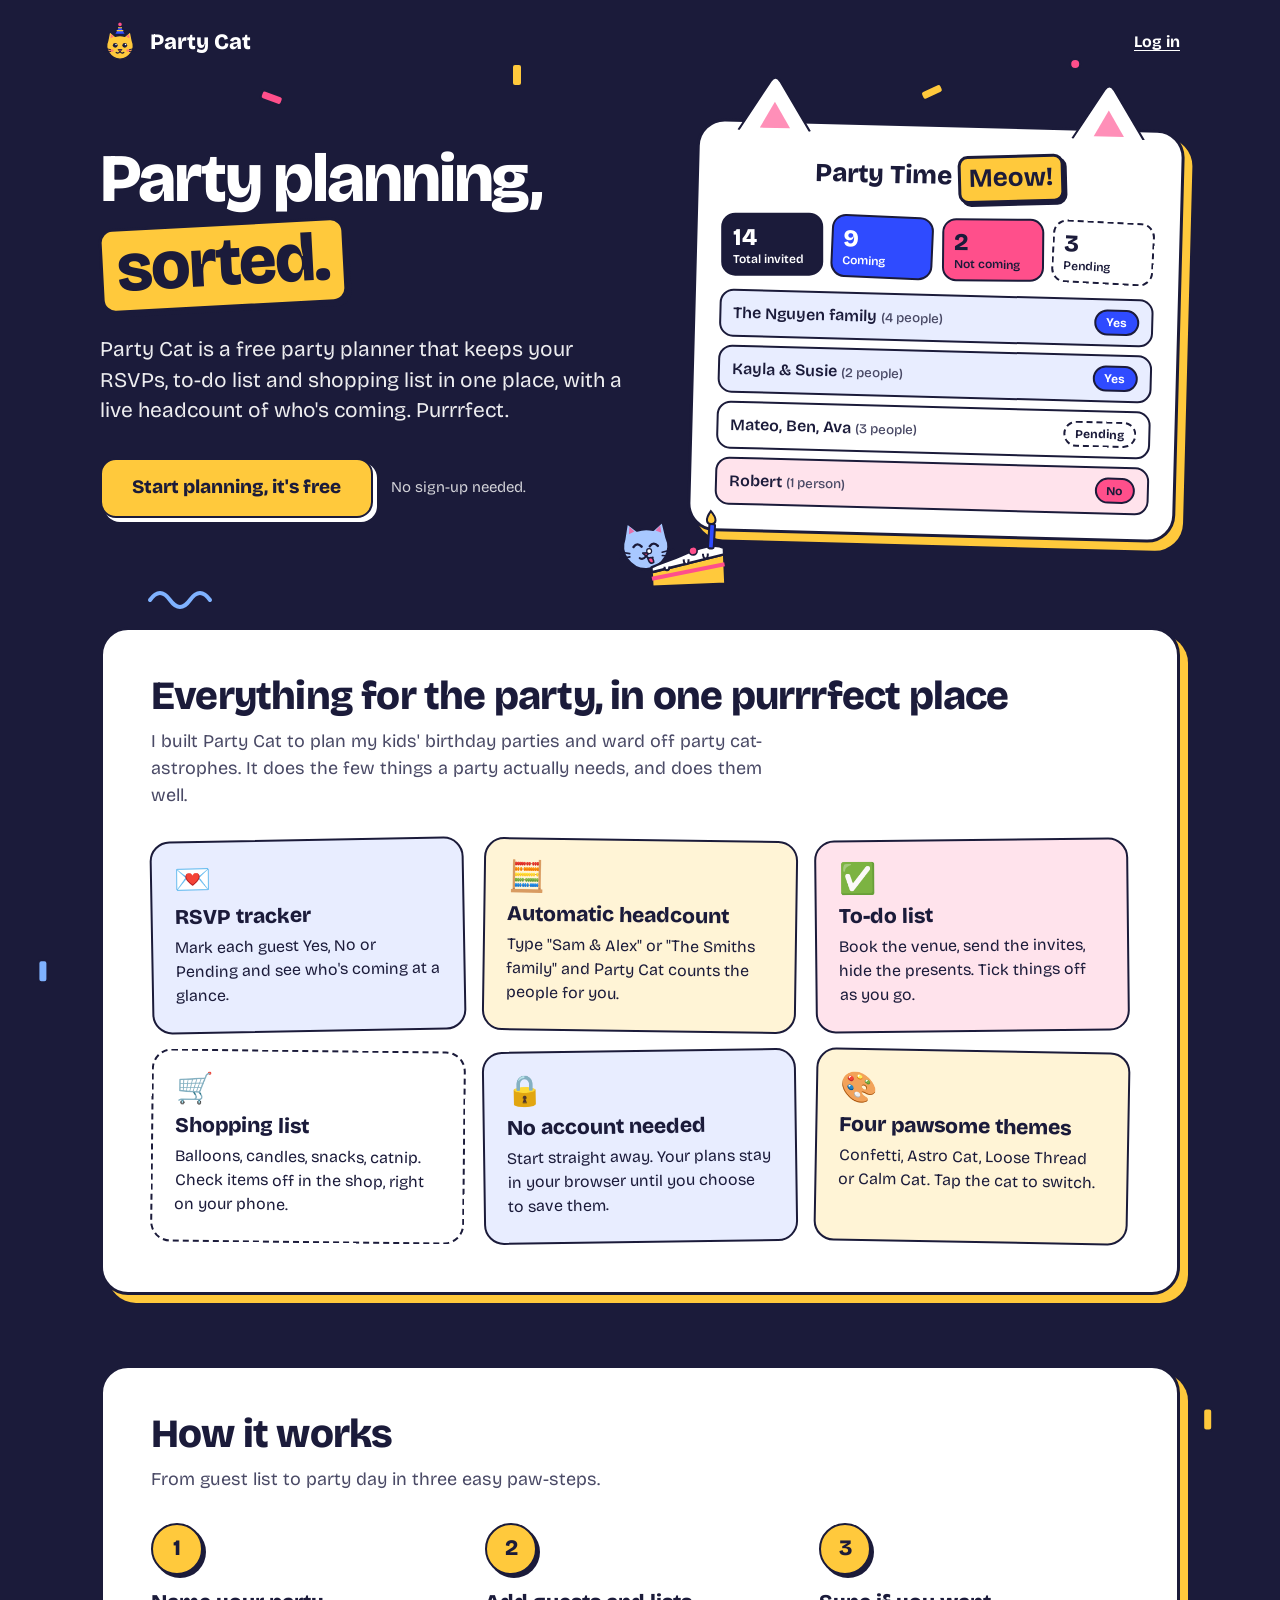
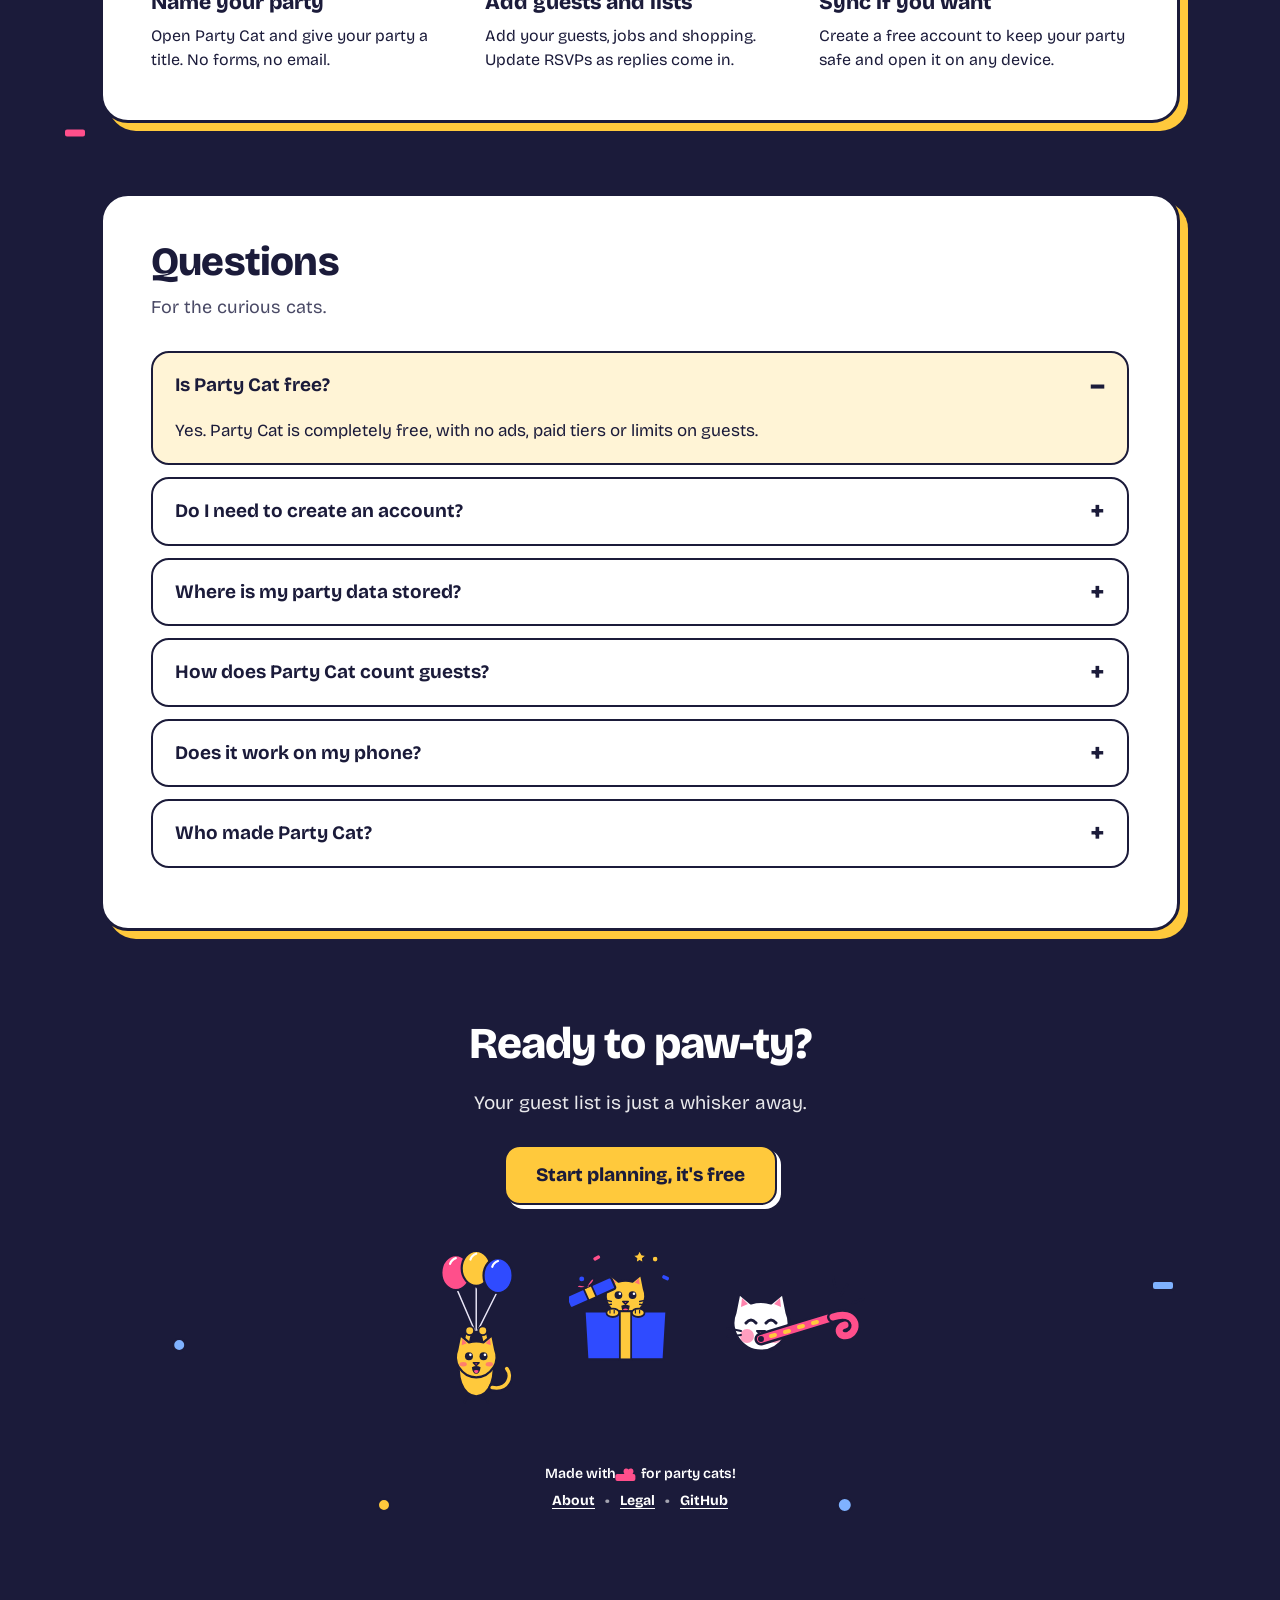
==== commit b1f9fbb3: "Add a marketing homepage and move the app to /dashboard The homepage gives search engines and AI ans" ====
--- a/index.html
+++ b/index.html
@@ -3,1483 +3,411 @@
 <head>
     <meta charset="UTF-8">
     <meta name="viewport" content="width=device-width, initial-scale=1.0">
-    <title>Party Cat - RSVP Tracker & Todo List</title>
+    <title>Party Cat – Free Party Planner: RSVP Tracker, To-Do & Shopping List</title>
+    <meta name="description" content="Party Cat is a free party planner. Track RSVPs with automatic headcounts, plus your to-do and shopping lists, all in one place. No sign-up needed.">
+    <link rel="canonical" href="https://partycat.app/">
+    <script>
+        // Returning users skip straight to the app. Crawlers and first-time visitors have none
+        // of these, so they see this page. ?home shows it anyway; old ?reset= links get forwarded.
+        (function () {
+            try {
+                var q = location.search;
+                var returning = ['partycat-visitor', 'partyGuests', 'partyTodos', 'partyShoppingItems']
+                    .some(function (key) { return localStorage.getItem(key); });
+                if (/[?&]reset=/.test(q) || (returning && !/[?&]home\b/.test(q))) {
+                    location.replace('/dashboard' + q);
+                }
+            } catch (e) {}
+        })();
+    </script>
+
+    <meta name="theme-color" content="#1B1B3A">
+    <link rel="icon" href="favicon.svg" type="image/svg+xml">
+    <link rel="icon" href="favicon.ico" sizes="32x32">
+    <link rel="apple-touch-icon" href="apple-touch-icon.png">
+
+    <meta property="og:type" content="website">
+    <meta property="og:site_name" content="Party Cat">
+    <meta property="og:url" content="https://partycat.app/">
+    <meta property="og:title" content="Party Cat – Free Party Planner">
+    <meta property="og:description" content="Track RSVPs with automatic headcounts, plus your to-do and shopping lists, all in one place. Free, no sign-up needed.">
+    <meta property="og:image" content="https://partycat.app/og-image.png">
+    <meta property="og:image:width" content="1200">
+    <meta property="og:image:height" content="630">
+    <meta property="og:image:alt" content="Party Cat: a cartoon cat in a party hat beside an RSVP list">
+    <meta name="twitter:card" content="summary_large_image">
+
+    <script type="application/ld+json">
+    {
+        "@context": "https://schema.org",
+        "@graph": [
+            {
+                "@type": "WebApplication",
+                "@id": "https://partycat.app/#app",
+                "name": "Party Cat",
+                "url": "https://partycat.app/",
+                "description": "A free party planner with an RSVP tracker that counts heads automatically, a to-do list and a shopping list. Works without an account; an optional free account syncs across devices.",
+                "applicationCategory": "LifestyleApplication",
+                "operatingSystem": "Any (web browser)",
+                "browserRequirements": "Requires JavaScript",
+                "isAccessibleForFree": true,
+                "offers": { "@type": "Offer", "price": "0", "priceCurrency": "USD" },
+                "featureList": [
+                    "RSVP tracker with Yes, No and Pending status",
+                    "Automatic headcount from guest names",
+                    "Party to-do list",
+                    "Party shopping list",
+                    "Works without an account",
+                    "Optional free account to sync across devices",
+                    "Four themes"
+                ],
+                "image": "https://partycat.app/og-image.png",
+                "author": { "@id": "https://partycat.app/#maeve" }
+            },
+            {
+                "@type": "Person",
+                "@id": "https://partycat.app/#maeve",
+                "name": "Maeve Lander",
+                "url": "https://maevelander.net",
+                "sameAs": ["https://github.com/maevelander"]
+            },
+            {
+                "@type": "FAQPage",
+                "mainEntity": [
+                    { "@type": "Question", "name": "Is Party Cat free?", "acceptedAnswer": { "@type": "Answer", "text": "Yes. Party Cat is completely free, with no ads, paid tiers or limits on guests." } },
+                    { "@type": "Question", "name": "Do I need to create an account?", "acceptedAnswer": { "@type": "Answer", "text": "No. You can plan a whole party without signing up. An account is optional, and lets you open your party on more than one device." } },
+                    { "@type": "Question", "name": "Where is my party data stored?", "acceptedAnswer": { "@type": "Answer", "text": "Without an account, everything stays in your own browser. With an account, your party is saved to Party Cat's server and only you can see it. Party Cat never sells data or uses tracking cookies." } },
+                    { "@type": "Question", "name": "How does Party Cat count guests?", "acceptedAnswer": { "@type": "Answer", "text": "It reads the names you type. \"Sam & Alex\" counts as 2 people, \"Mateo, Ben, Ava\" as 3, and \"The Smiths family\" as 4, so your headcount is ready for catering." } },
+                    { "@type": "Question", "name": "Does it work on my phone?", "acceptedAnswer": { "@type": "Answer", "text": "Yes. Party Cat works in any modern browser on phones, tablets and computers. There's nothing to install." } },
+                    { "@type": "Question", "name": "Who made Party Cat?", "acceptedAnswer": { "@type": "Answer", "text": "Maeve Lander made Party Cat to plan family birthday parties. It's open source on GitHub." } }
+                ]
+            }
+        ]
+    }
+    </script>
+
     <link rel="stylesheet" href="style.css">
-    <link rel="stylesheet" id="theme-stylesheet" href="themes/confetti/theme.css">
-    <script src="themes/themes.js"></script>
+    <link rel="stylesheet" href="themes/confetti/theme.css">
+    <style>
+        /* Homepage styles, built on the Confetti tokens */
+        body.page-home { padding: 0 20px; }
+
+        .home-nav {
+            position: relative; z-index: 1;
+            max-width: 1080px; margin: 0 auto;
+            display: flex; justify-content: space-between; align-items: center;
+            padding: 22px 0;
+        }
+        .home-brand {
+            display: flex; align-items: center; gap: 10px;
+            color: #FFFFFF; font-weight: 800; font-size: 22px; text-decoration: none;
+        }
+        .home-brand span {
+            width: 40px; height: 40px;
+            background: url('themes/confetti/hero.svg') no-repeat center / contain;
+        }
+        .home-login {
+            color: #FFFFFF; font-weight: 700; text-decoration: underline; text-underline-offset: 3px;
+        }
+
+        .home-wrap { position: relative; z-index: 1; max-width: 1080px; margin: 0 auto; }
+
+        /* Hero */
+        .home-hero {
+            display: grid; grid-template-columns: 1.1fr 1fr; gap: 56px; align-items: center;
+            padding: 40px 0 90px;
+        }
+        .home-hero h1 {
+            color: #FFFFFF; text-align: left;
+            font-size: 68px; line-height: 1.02;
+        }
+        .home-hero h1 .title-accent { margin-top: 10px; }
+        .home-lede {
+            color: #FFFFFF; font-size: 21px; line-height: 1.45;
+            margin: 26px 0 32px; max-width: 30em; opacity: .92;
+        }
+        .home-ctas { display: flex; flex-wrap: wrap; align-items: center; gap: 18px; }
+        .home-cta {
+            display: inline-flex; align-items: center; height: 60px; padding: 0 30px;
+            background: var(--accent); color: var(--accent-ink);
+            border: var(--accent-border); border-radius: var(--control-radius);
+            box-shadow: 4px 4px 0 #FFFFFF;
+            font-size: 19px; font-weight: 800; text-decoration: none;
+        }
+        .home-cta:hover { background: var(--accent-hover); }
+        .home-cta-note { color: #FFFFFF; font-size: 15px; opacity: .8; }
+
+        /* App preview card */
+        .preview {
+            position: relative;
+            background: var(--card); border: var(--card-border);
+            border-radius: var(--card-radius); box-shadow: var(--card-shadow);
+            padding: 26px 24px 24px; transform: rotate(1.5deg);
+        }
+        .preview::before, .preview::after {
+            content: ""; position: absolute; top: -48px; width: 76px; height: 56px;
+            background: url('themes/confetti/ear.svg') no-repeat center bottom / contain;
+        }
+        .preview::before { left: 36px; }
+        .preview::after { right: 36px; }
+        .preview-title { font-weight: 800; font-size: 26px; text-align: center; margin-bottom: 16px; }
+        .preview-title b {
+            display: inline-block; background: #FFC93C; border: 3px solid #1B1B3A; border-radius: 10px;
+            box-shadow: 3px 3px 0 #1B1B3A; padding: 0 8px 3px; transform: rotate(-3deg);
+        }
+        .preview-stats { display: grid; grid-template-columns: repeat(4, 1fr); gap: 8px; margin-bottom: 14px; }
+        .preview-stat {
+            border: 2px solid #1B1B3A; border-radius: 14px; padding: 8px 10px;
+            font-size: 12px; font-weight: 600; line-height: 1.2;
+        }
+        .preview-stat strong { display: block; font-size: 24px; font-weight: 800; }
+        .preview-stat:nth-child(1) { background: #1B1B3A; color: #FFFFFF; transform: rotate(-1.5deg); }
+        .preview-stat:nth-child(2) { background: #2F4BFF; color: #FFFFFF; transform: rotate(1deg); }
+        .preview-stat:nth-child(3) { background: #FF4F8B; transform: rotate(-1deg); }
+        .preview-stat:nth-child(4) { background: #FFFFFF; border-style: dashed; transform: rotate(1.5deg); }
+        .preview-row {
+            display: flex; justify-content: space-between; align-items: center; gap: 10px;
+            border: 2px solid #1B1B3A; border-radius: 14px; padding: 9px 12px; margin-top: 8px;
+            font-weight: 600;
+        }
+        .preview-row small { font-weight: 500; color: var(--muted); }
+        .preview-row.yes { background: #E8EDFF; }
+        .preview-row.no { background: #FFE3EC; }
+        .pill {
+            flex: none; font-size: 12px; font-weight: 700; padding: 2px 10px;
+            border: 2px solid #1B1B3A; border-radius: 999px;
+        }
+        .yes .pill { background: #2F4BFF; color: #FFFFFF; }
+        .no .pill { background: #FF4F8B; }
+        .pending .pill { background: #FFFFFF; border-style: dashed; }
+
+        .hero-cat {
+            position: absolute; left: -80px; bottom: -70px; width: 130px; height: 122px;
+            background: url('themes/confetti/cat-cake.svg') no-repeat center / contain;
+            transform: rotate(-4deg);
+        }
+
+        /* Sections on white cards */
+        .home-section {
+            background: var(--card); border: var(--card-border);
+            border-radius: var(--card-radius); box-shadow: var(--card-shadow);
+            padding: 44px 48px 48px; margin-bottom: 70px;
+        }
+        .home-section h2 {
+            font-family: var(--font-display); font-size: 40px; font-weight: 800;
+            letter-spacing: -0.02em; line-height: 1.1; margin-bottom: 10px;
+        }
+        .home-section > p.section-lede { font-size: 18px; color: var(--muted); margin-bottom: 30px; max-width: 36em; }
+
+        .features { display: grid; grid-template-columns: repeat(3, 1fr); gap: 18px; }
+        .feature {
+            border: 2px solid #1B1B3A; border-radius: 20px; padding: 22px 22px 24px;
+        }
+        .feature:nth-child(6n+1) { background: #E8EDFF; transform: rotate(-1deg); }
+        .feature:nth-child(6n+2) { background: #FFF4D6; transform: rotate(.8deg); }
+        .feature:nth-child(6n+3) { background: #FFE3EC; transform: rotate(-.6deg); }
+        .feature:nth-child(6n+4) { background: #FFFFFF; border-style: dashed; transform: rotate(.6deg); }
+        .feature:nth-child(6n+5) { background: #E8EDFF; transform: rotate(-.8deg); }
+        .feature:nth-child(6n+6) { background: #FFF4D6; transform: rotate(1deg); }
+        .feature h3 { font-size: 21px; font-weight: 800; margin-bottom: 6px; line-height: 1.2; }
+        .feature p { font-size: 16px; color: var(--ink); }
+        .feature-icon { font-size: 30px; line-height: 1; margin-bottom: 10px; display: block; }
+
+        .steps { display: grid; grid-template-columns: repeat(3, 1fr); gap: 24px; counter-reset: step; }
+        .step { position: relative; padding-top: 64px; }
+        .step::before {
+            counter-increment: step; content: counter(step);
+            position: absolute; top: 0; left: 0; width: 48px; height: 48px;
+            display: grid; place-items: center;
+            background: #FFC93C; border: 2px solid #1B1B3A; border-radius: 50%;
+            box-shadow: 3px 3px 0 #1B1B3A; font-weight: 800; font-size: 22px;
+        }
+        .step h3 { font-size: 21px; font-weight: 800; margin-bottom: 6px; }
+        .step p { font-size: 16px; }
+
+        .faq details {
+            border: 2px solid #1B1B3A; border-radius: 18px; margin-bottom: 12px; background: #FFFFFF;
+        }
+        .faq details[open] { background: #FFF4D6; }
+        .faq summary {
+            cursor: pointer; list-style: none; padding: 18px 56px 18px 22px; position: relative;
+            font-size: 19px; font-weight: 700;
+        }
+        .faq summary::-webkit-details-marker { display: none; }
+        .faq summary::after {
+            content: "+"; position: absolute; right: 22px; top: 50%; transform: translateY(-50%);
+            font-size: 28px; font-weight: 800;
+        }
+        .faq details[open] summary::after { content: "–"; }
+        .faq details p { padding: 0 22px 20px; font-size: 17px; max-width: 42em; }
+        .faq a { color: var(--link); font-weight: 700; }
+
+        .home-final { text-align: center; padding: 10px 0 30px; color: #FFFFFF; }
+        .home-final h2 { font-size: 44px; font-weight: 800; letter-spacing: -0.02em; margin-bottom: 12px; }
+        .home-final p { font-size: 19px; margin-bottom: 28px; opacity: .9; }
+        .final-cats { display: flex; justify-content: center; gap: 30px; margin-top: 40px; }
+        .final-cats span { width: 120px; height: 120px; background: no-repeat center bottom / contain; }
+        .final-cats span:nth-child(1) { background-image: url('themes/confetti/cat-balloon.svg'); height: 160px; }
+        .final-cats span:nth-child(2) { background-image: url('themes/confetti/cat-gift.svg'); }
+        .final-cats span:nth-child(3) { background-image: url('themes/confetti/cat-blower.svg'); width: 150px; }
+
+
+        @media (max-width: 900px) {
+            .home-hero { grid-template-columns: 1fr; gap: 70px; padding: 20px 0 60px; }
+            .hero-cat { display: none; }
+            .features { grid-template-columns: 1fr 1fr; }
+        }
+        @media (max-width: 600px) {
+            body.page-home { padding: 0 16px; }
+            .home-hero h1 { font-size: 44px; }
+            .home-lede { font-size: 18px; }
+            .home-cta { width: 100%; justify-content: center; }
+            .preview { transform: none; padding: 22px 14px 16px; }
+            .preview-stats { grid-template-columns: 1fr 1fr; }
+            .home-section { padding: 30px 20px 32px; margin-bottom: 50px; }
+            .home-section h2, .home-final h2 { font-size: 30px; }
+            .features, .steps { grid-template-columns: 1fr; }
+            .step { padding-top: 0; padding-left: 64px; min-height: 48px; }
+            .faq summary { font-size: 17px; }
+            .final-cats span { width: 80px; height: 80px; }
+            .final-cats span:nth-child(1) { height: 110px; }
+            .final-cats span:nth-child(3) { width: 100px; }
+        }
+    </style>
 </head>
-<body>
-    <!-- Theme artwork (decorative; each theme fills these slots) -->
-    <div class="theme-art" aria-hidden="true">
-        <span class="art art-1"></span>
-        <span class="art art-2"></span>
-        <span class="art art-3"></span>
-        <span class="art art-4"></span>
-        <span class="art art-5"></span>
-        <span class="art art-6"></span>
-    </div>
-
-    <!-- Authentication Container -->
-    <div id="authContainer" class="auth-container">
-        <div class="title-block">
-            <div class="hero-art" aria-hidden="true"></div>
-            <h1>🎉 Party Cat</h1>
-        </div>
-        
-        <div class="auth-tabs">
-            <button class="auth-tab active" onclick="switchAuthTab('login')">Login</button>
-            <button class="auth-tab" onclick="switchAuthTab('signup')">Sign Up</button>
-        </div>
-
-        <!-- Login Form -->
-        <form id="loginForm" class="auth-form active" onsubmit="handleLogin(event)">
-            <div class="form-group">
-                <label for="loginEmail">Email</label>
-                <input type="email" id="loginEmail" required>
-            </div>
-            <div class="form-group">
-                <label for="loginPassword">Password</label>
-                <div class="password-input-container">
-                    <input type="password" id="loginPassword" required>
-                    <button type="button" class="password-toggle" onclick="togglePassword('loginPassword')" title="Show password">
-                        <svg width="20" height="20" viewBox="0 0 24 24" fill="currentColor">
-                            <path d="M12 4.5C7 4.5 2.73 7.61 1 12c1.73 4.39 6 7.5 11 7.5s9.27-3.11 11-7.5c-1.73-4.39-6-7.5-11-7.5zM12 17c-2.76 0-5-2.24-5-5s2.24-5 5-5 5 2.24 5 5-2.24 5-5 5zm0-8c-1.66 0-3 1.34-3 3s1.34 3 3 3 3-1.34 3-3-1.34-3-3-3z"/>
-                        </svg>
-                    </button>
-                </div>
-            </div>
-            <button type="submit" class="auth-button" id="loginButton">Login</button>
-            <div class="forgot-password">
-                <button type="button" class="forgot-password-link" onclick="showForgotPassword()">Forgot your password?</button>
-            </div>
-            <div id="loginError" class="error-message"></div>
-        </form>
-
-        <div class="guest-mode-option">
-            <p>or</p>
-            <button type="button" class="guest-mode-btn" onclick="startGuestMode()">Continue as Guest</button>
-            <p class="guest-mode-note">No account needed — data saves locally in your browser</p>
-        </div>
-
-        <!-- Forgot Password Form -->
-        <form id="forgotPasswordForm" class="auth-form" onsubmit="handleForgotPassword(event)">
-            <div class="form-group">
-                <label for="resetEmail">Email Address</label>
-                <input type="email" id="resetEmail" required placeholder="Enter your email address">
-                <small>We'll send you a link to reset your password</small>
-            </div>
-            <!-- Honeypot: hidden from people, filled in by simple bots -->
-            <input type="text" name="website" class="hp-field" tabindex="-1" autocomplete="off" aria-hidden="true">
-            <button type="submit" class="auth-button" id="resetButton">Send Reset Link</button>
-            <div class="forgot-password">
-                <button type="button" class="forgot-password-link" onclick="showLogin()">Back to Login</button>
-            </div>
-            <div id="forgotError" class="error-message"></div>
-            <div id="forgotSuccess" class="success-message"></div>
-        </form>
-
-        <!-- Reset Password Form (opened from the emailed link) -->
-        <form id="resetPasswordForm" class="auth-form" onsubmit="handleResetPassword(event)">
-            <div class="form-group">
-                <label for="newPassword">New Password</label>
-                <div class="password-input-container">
-                    <input type="password" id="newPassword" required minlength="8">
-                    <button type="button" class="password-toggle" onclick="togglePassword('newPassword')" title="Show password">
-                        <svg width="20" height="20" viewBox="0 0 24 24" fill="currentColor">
-                            <path d="M12 4.5C7 4.5 2.73 7.61 1 12c1.73 4.39 6 7.5 11 7.5s9.27-3.11 11-7.5c-1.73-4.39-6-7.5-11-7.5zM12 17c-2.76 0-5-2.24-5-5s2.24-5 5-5 5 2.24 5 5-2.24 5-5 5zm0-8c-1.66 0-3 1.34-3 3s1.34 3 3 3 3-1.34 3-3-1.34-3-3-3z"/>
-                        </svg>
-                    </button>
-                </div>
-            </div>
-            <div class="form-group">
-                <label for="confirmNewPassword">Confirm New Password</label>
-                <div class="password-input-container">
-                    <input type="password" id="confirmNewPassword" required minlength="8">
-                    <button type="button" class="password-toggle" onclick="togglePassword('confirmNewPassword')" title="Show password">
-                        <svg width="20" height="20" viewBox="0 0 24 24" fill="currentColor">
-                            <path d="M12 4.5C7 4.5 2.73 7.61 1 12c1.73 4.39 6 7.5 11 7.5s9.27-3.11 11-7.5c-1.73-4.39-6-7.5-11-7.5zM12 17c-2.76 0-5-2.24-5-5s2.24-5 5-5 5 2.24 5 5-2.24 5-5 5zm0-8c-1.66 0-3 1.34-3 3s1.34 3 3 3 3-1.34 3-3-1.34-3-3-3z"/>
-                        </svg>
-                    </button>
-                </div>
-            </div>
-            <button type="submit" class="auth-button" id="resetPasswordButton">Set New Password</button>
-            <div class="forgot-password">
-                <button type="button" class="forgot-password-link" onclick="showLogin()">Back to Login</button>
-            </div>
-            <div id="resetPasswordError" class="error-message"></div>
-        </form>
-
-        <!-- Sign Up Form -->
-        <form id="signupForm" class="auth-form" onsubmit="handleSignup(event)">
-            <div class="form-group">
-                <label for="signupEmail">Email</label>
-                <input type="email" id="signupEmail" required>
-            </div>
-            <div class="form-group">
-                <label for="signupPassword">Password</label>
-                <div class="password-input-container">
-                    <input type="password" id="signupPassword" required minlength="8">
-                    <button type="button" class="password-toggle" onclick="togglePassword('signupPassword')" title="Show password">
-                        <svg width="20" height="20" viewBox="0 0 24 24" fill="currentColor">
-                            <path d="M12 4.5C7 4.5 2.73 7.61 1 12c1.73 4.39 6 7.5 11 7.5s9.27-3.11 11-7.5c-1.73-4.39-6-7.5-11-7.5zM12 17c-2.76 0-5-2.24-5-5s2.24-5 5-5 5 2.24 5 5-2.24 5-5 5zm0-8c-1.66 0-3 1.34-3 3s1.34 3 3 3 3-1.34 3-3-1.34-3-3-3z"/>
-                        </svg>
-                    </button>
-                </div>
-            </div>
-            <div class="form-group">
-                <label for="signupConfirmPassword">Confirm Password</label>
-                <div class="password-input-container">
-                    <input type="password" id="signupConfirmPassword" required minlength="8">
-                    <button type="button" class="password-toggle" onclick="togglePassword('signupConfirmPassword')" title="Show password">
-                        <svg width="20" height="20" viewBox="0 0 24 24" fill="currentColor">
-                            <path d="M12 4.5C7 4.5 2.73 7.61 1 12c1.73 4.39 6 7.5 11 7.5s9.27-3.11 11-7.5c-1.73-4.39-6-7.5-11-7.5zM12 17c-2.76 0-5-2.24-5-5s2.24-5 5-5 5 2.24 5 5-2.24 5-5 5zm0-8c-1.66 0-3 1.34-3 3s1.34 3 3 3 3-1.34 3-3-1.34-3-3-3z"/>
-                        </svg>
-                    </button>
-                </div>
-            </div>
-            <!-- Honeypot: hidden from people, filled in by simple bots -->
-            <input type="text" name="website" class="hp-field" tabindex="-1" autocomplete="off" aria-hidden="true">
-            <button type="submit" class="auth-button" id="signupButton">Sign Up</button>
-            <div id="signupError" class="error-message"></div>
-            <div id="signupSuccess" class="success-message"></div>
-        </form>
-    </div>
-
-    <!-- Main App Container -->
-    <div class="container hidden" id="appContainer">
-        <!-- App Header -->
-        <div class="app-header">
-            <!-- Storage Toggle -->
-            <div class="storage-toggle">
-                <span class="toggle-label" id="localLabel">Save Locally</span>
-                <label class="toggle-container">
-                    <input type="checkbox" class="toggle-input" id="storageToggle" onchange="handleStorageToggle()">
-                    <span class="toggle-slider"></span>
-                </label>
-                <span class="toggle-label" id="cloudLabel">Save to Account</span>
-            </div>
-            
-            <!-- Header Actions -->
-            <div class="header-actions">
-                <button class="clear-data-btn" onclick="clearAllData()">Clear Data</button>
-                <button class="login-btn" id="authButton" onclick="handleAuthAction()">Login</button>
-            </div>
-        </div>
-        
-        <div class="title-block">
-            <div class="hero-art" aria-hidden="true"></div>
-            <h1 id="partyTitle" class="editable-title" onclick="editPartyTitle()">Party Time <span class="title-accent">Meow!</span></h1>
-            <div class="hero-art-alt" aria-hidden="true"></div>
-        </div>
-        
-        <div class="tabs">
-            <button class="tab active" onclick="switchTab('rsvp')">RSVP Tracker</button>
-            <button class="tab" onclick="switchTab('todo')">Todo List</button>
-            <button class="tab" onclick="switchTab('shopping')">Shopping List</button>
-        </div>
-        
-        <div class="tab-content active" id="rsvp">
-            <div class="add-guest">
-                <input type="text" id="guestName" placeholder="Enter guest name..." onkeydown="if(event.key==='Enter') {event.preventDefault(); addGuest(); return false;}" />
-                <button type="button" onclick="addGuest()">Add Guest</button>
-            </div>
-
-            <div class="stats">
-                <div class="stat">
-                    <div class="stat-number" id="totalGuests">0</div>
-                    <div class="stat-label">Total Invited</div>
-                </div>
-                <div class="stat">
-                    <div class="stat-number" id="yesCount">0</div>
-                    <div class="stat-label">Coming</div>
-                </div>
-                <div class="stat">
-                    <div class="stat-number" id="noCount">0</div>
-                    <div class="stat-label">Not Coming</div>
-                </div>
-                <div class="stat">
-                    <div class="stat-number" id="pendingCount">0</div>
-                    <div class="stat-label">Pending</div>
-                </div>
-            </div>
-
-            <div class="guest-list" id="guestList">
-                <div class="empty-state">
-                    <p>No guests added yet. Start by adding some names above!</p>
-                </div>
-            </div>
-        </div>
-
-        <div class="tab-content" id="todo">
-            <div class="add-todo">
-                <input type="text" id="todoInput" placeholder="Add party tasks (food, decorations, etc.)..." onkeydown="if(event.key==='Enter') {event.preventDefault(); addTodo(); return false;}" />
-                <button type="button" onclick="addTodo()">Add Task</button>
-            </div>
-
-            <div class="todo-stats">
-                <div class="stat">
-                    <div class="stat-number" id="totalTodos">0</div>
-                    <div class="stat-label">Total Tasks</div>
-                </div>
-                <div class="stat">
-                    <div class="stat-number" id="completedTodos">0</div>
-                    <div class="stat-label">Completed</div>
-                </div>
-                <div class="stat">
-                    <div class="stat-number" id="pendingTodos">0</div>
-                    <div class="stat-label">Pending</div>
-                </div>
-            </div>
-
-            <div class="todo-list" id="todoList">
-                <div class="empty-state">
-                    <p>No tasks added yet. Start by adding some party preparation tasks!</p>
-                </div>
-            </div>
-        </div>
-
-        <div class="tab-content" id="shopping">
-            <div class="add-shopping-item">
-                <input type="text" id="shoppingItem" placeholder="Enter item (balloons, cake, drinks)..." onkeydown="if(event.key==='Enter') {event.preventDefault(); addShoppingItem(); return false;}" />
-                <button type="button" onclick="addShoppingItem()">Add Item</button>
-            </div>
-
-            <div class="shopping-stats">
-                <div class="stat">
-                    <div class="stat-number" id="totalItems">0</div>
-                    <div class="stat-label">Total Items</div>
-                </div>
-                <div class="stat">
-                    <div class="stat-number" id="boughtItems">0</div>
-                    <div class="stat-label">Bought</div>
-                </div>
-                <div class="stat">
-                    <div class="stat-number" id="pendingItems">0</div>
-                    <div class="stat-label">Still Need</div>
-                </div>
-            </div>
-
-            <div class="shopping-list" id="shoppingList">
-                <div class="empty-state">
-                    <p>No items added yet. Start by adding some party supplies!</p>
-                </div>
-            </div>
-        </div>
-
-    </div>
-
-    <!-- Custom Confirmation Modal -->
-    <div id="confirmModal" class="modal hidden">
-        <div class="modal-backdrop" onclick="hideConfirmModal()"></div>
-        <div class="modal-content">
-            <h2>⚠️ Clear Data</h2>
-            <p>Are you sure you want to reset your party space?</p>
-            <div class="modal-warning">
-                <p>This will permanently delete:</p>
-                <ul>
-                    <li>All guests and their RSVP status</li>
-                    <li>All todo items</li>
-                    <li>All shopping list items</li>
-                </ul>
-                <p><strong>This action cannot be undone!</strong></p>
-            </div>
-            <div class="modal-buttons">
-                <button class="modal-btn modal-cancel" onclick="hideConfirmModal()">Cancel</button>
-                <button class="modal-btn modal-confirm" onclick="confirmClearData()">Clear Data</button>
-            </div>
-        </div>
-    </div>
-
-    <!-- Upgrade Modal -->
-    <div id="upgradeModal" class="modal hidden">
-        <div class="modal-backdrop" onclick="hideUpgradeModal()"></div>
-        <div class="modal-content">
-            <h2>☁️ Save to Account</h2>
-            <p>An account means you can access your party space and data across multiple devices. Without an account, data is stored locally in your browser. It will persist between sessions, but would be lost if you clear your cache.</p>
-            <div class="modal-buttons">
-                <button class="modal-btn modal-cancel" onclick="hideUpgradeModal()">Maybe Later</button>
-                <button class="modal-btn modal-confirm" onclick="startUpgrade()">Create Account</button>
-            </div>
-        </div>
-    </div>
-
-    <!-- Theme switcher -->
-    <button type="button" class="theme-toggle" onclick="cycleTheme()" title="Change theme" aria-label="Change theme">
-        <span class="theme-toggle-icon" aria-hidden="true"></span>
-    </button>
-
-    <script>
-        // Call the Party Cat API (api/index.php). Sends a JSON body as POST when one is given.
-        // Login state travels in an HttpOnly session cookie, so no token handling is needed here.
-        async function api(action, body = null, params = {}) {
-            const query = new URLSearchParams({ action, ...params });
-            const response = await fetch(`api/?${query}`, body ? {
-                method: 'POST',
-                headers: { 'Content-Type': 'application/json' },
-                body: JSON.stringify(body)
-            } : {});
-            const data = await response.json().catch(() => ({}));
-            if (!response.ok) {
-                throw new Error(data.error || `Request failed (${response.status})`);
-            }
-            return data;
-        }
-
-        // Escape user-entered text before inserting it into HTML
-        function escapeHtml(text) {
-            return String(text).replace(/[&<>"']/g, c => ({ '&': '&amp;', '<': '&lt;', '>': '&gt;', '"': '&quot;', "'": '&#39;' })[c]);
-        }
-
-        // Guest mode data persistence functions
-        function saveGuestsToStorage() {
-            if (isGuestMode) {
-                localStorage.setItem('partyGuests', JSON.stringify(guests));
-            }
-        }
-
-        function saveTodosToStorage() {
-            if (isGuestMode) {
-                localStorage.setItem('partyTodos', JSON.stringify(todos));
-            }
-        }
-
-        // Anonymous visit counting: a random ID kept in this browser, sent when someone uses the app.
-        // The server counts it as a guest or account visit depending on whether you're logged in.
-        function getVisitorId() {
-            try {
-                let visitorId = localStorage.getItem('partycat-visitor');
-                if (!visitorId) {
-                    visitorId = crypto.randomUUID();
-                    localStorage.setItem('partycat-visitor', visitorId);
-                }
-                return visitorId;
-            } catch (e) {
-                return null;
-            }
-        }
-
-        async function recordVisit() {
-            const visitorId = getVisitorId();
-            if (!visitorId) return;
-            try {
-                await api('visit', { visitor_id: visitorId });
-            } catch (e) {
-                // Visit counting must never get in the way of the app
-                console.debug('Visit not recorded:', e);
-            }
-        }
-
-        // Guests only count once they click or type something, so bots and people who just glance
-        // at the page aren't counted. (Logged-in users count straight away: a session means a person.)
-        let waitingForInteraction = false;
-        function recordVisitOnInteraction() {
-            if (waitingForInteraction) return;
-            waitingForInteraction = true;
-            const record = event => {
-                if (!event.isTrusted) return;
-                document.removeEventListener('click', record, true);
-                document.removeEventListener('keydown', record, true);
-                waitingForInteraction = false;
-                recordVisit();
-            };
-            document.addEventListener('click', record, true);
-            document.addEventListener('keydown', record, true);
-        }
-
-        // Authentication state
-        let currentUser = null;
-        let currentParty = null;
-        let isGuestMode = true;
-
-        // Authentication functions
-        async function checkAuth() {
-            try {
-                const { user } = await api('session');
-                if (user) {
-                    currentUser = user;
-                    return true;
-                }
-                return false;
-            } catch (e) {
-                console.error('Auth check failed:', e);
-                return false;
-            }
-        }
-
-        async function signUp(email, password, website) {
-            try {
-                const { user } = await api('signup', { email, password, website });
-                currentUser = user;
-                return { success: true, user };
-            } catch (e) {
-                console.error('Error signing up:', e);
-                return { success: false, error: e.message };
-            }
-        }
-
-        async function signIn(email, password) {
-            try {
-                const { user } = await api('login', { email, password });
-                currentUser = user;
-                return { success: true, user };
-            } catch (e) {
-                console.error('Error signing in:', e);
-                return { success: false, error: e.message };
-            }
-        }
-
-        async function signOut() {
-            try {
-                await api('logout', {});
-            } catch (e) {
-                // Even if the request fails, clear local state and treat it as a successful logout
-                console.error('Error signing out:', e);
-            }
-            currentUser = null;
-            currentParty = null;
-            isGuestMode = true;
-            return true;
-        }
-
-        // Authentication UI handlers
-        function clearAuthMessages() {
-            document.getElementById('loginError').textContent = '';
-            document.getElementById('signupError').textContent = '';
-            document.getElementById('signupSuccess').textContent = '';
-            document.getElementById('forgotError').textContent = '';
-            document.getElementById('forgotSuccess').textContent = '';
-        }
-        
-        function switchAuthTab(tab) {
-            // Clear any error messages
-            clearAuthMessages();
-            
-            // Make sure auth tabs are visible
-            document.querySelector('.auth-tabs').style.display = 'flex';
-            
-            // Update tab appearance
-            document.querySelectorAll('.auth-tab').forEach(t => t.classList.remove('active'));
-            document.querySelectorAll('.auth-form').forEach(f => f.classList.remove('active'));
-            
-            if (tab === 'login') {
-                document.querySelector('.auth-tab').classList.add('active');
-                document.getElementById('loginForm').classList.add('active');
-            } else {
-                document.querySelectorAll('.auth-tab')[1].classList.add('active');
-                document.getElementById('signupForm').classList.add('active');
-            }
-        }
-
-        function togglePassword(inputId) {
-            const passwordInput = document.getElementById(inputId);
-            const toggleButton = passwordInput.nextElementSibling;
-            
-            const visibilityIcon = `<svg width="20" height="20" viewBox="0 0 24 24" fill="currentColor">
-                <path d="M12 4.5C7 4.5 2.73 7.61 1 12c1.73 4.39 6 7.5 11 7.5s9.27-3.11 11-7.5c-1.73-4.39-6-7.5-11-7.5zM12 17c-2.76 0-5-2.24-5-5s2.24-5 5-5 5 2.24 5 5-2.24 5-5 5zm0-8c-1.66 0-3 1.34-3 3s1.34 3 3 3 3-1.34 3-3-1.34-3-3-3z"/>
-            </svg>`;
-            
-            const visibilityOffIcon = `<svg width="20" height="20" viewBox="0 0 24 24" fill="currentColor">
-                <path d="M12 7c2.76 0 5 2.24 5 5 0 .65-.13 1.26-.36 1.83l2.92 2.92c1.51-1.26 2.7-2.89 3.43-4.75-1.73-4.39-6-7.5-11-7.5-1.4 0-2.74.25-3.98.7l2.16 2.16C10.74 7.13 11.35 7 12 7zM2 4.27l2.28 2.28.46.46C3.08 8.3 1.78 10.02 1 12c1.73 4.39 6 7.5 11 7.5 1.55 0 3.03-.3 4.38-.84l.42.42L19.73 22 21 20.73 3.27 3 2 4.27zM7.53 9.8l1.55 1.55c-.05.21-.08.43-.08.65 0 1.66 1.34 3 3 3 .22 0 .44-.03.65-.08l1.55 1.55c-.67.33-1.41.53-2.2.53-2.76 0-5-2.24-5-5 0-.79.2-1.53.53-2.2zm4.31-.78l3.15 3.15.02-.16c0-1.66-1.34-3-3-3l-.17.01z"/>
-            </svg>`;
-            
-            if (passwordInput.type === 'password') {
-                passwordInput.type = 'text';
-                toggleButton.innerHTML = visibilityOffIcon;
-                toggleButton.title = 'Hide password';
-            } else {
-                passwordInput.type = 'password';
-                toggleButton.innerHTML = visibilityIcon;
-                toggleButton.title = 'Show password';
-            }
-        }
-
-        async function handleLogin(event) {
-            event.preventDefault();
-            
-            const email = document.getElementById('loginEmail').value;
-            const password = document.getElementById('loginPassword').value;
-            const loginButton = document.getElementById('loginButton');
-            const errorDiv = document.getElementById('loginError');
-            
-            loginButton.disabled = true;
-            loginButton.textContent = 'Logging in...';
-            errorDiv.textContent = '';
-            
-            const result = await signIn(email, password);
-            
-            if (result.success) {
-                await initializeApp();
-            } else {
-                errorDiv.textContent = result.error;
-            }
-            
-            loginButton.disabled = false;
-            loginButton.textContent = 'Login';
-        }
-
-        async function handleSignup(event) {
-            event.preventDefault();
-            
-            const email = document.getElementById('signupEmail').value;
-            const password = document.getElementById('signupPassword').value;
-            const confirmPassword = document.getElementById('signupConfirmPassword').value;
-            const signupButton = document.getElementById('signupButton');
-            const errorDiv = document.getElementById('signupError');
-            const successDiv = document.getElementById('signupSuccess');
-            
-            errorDiv.textContent = '';
-            successDiv.textContent = '';
-            
-            if (password !== confirmPassword) {
-                errorDiv.textContent = 'Passwords do not match';
-                return;
-            }
-            
-            signupButton.disabled = true;
-            signupButton.textContent = 'Signing up...';
-            
-            const website = document.querySelector('#signupForm .hp-field').value;
-            const result = await signUp(email, password, website);
-            
-            if (result.success) {
-                // The server creates the new user's party and logs them straight in
-                document.getElementById('signupForm').reset();
-                await initializeApp();
-            } else {
-                errorDiv.textContent = result.error;
-            }
-            
-            signupButton.disabled = false;
-            signupButton.textContent = 'Sign Up';
-        }
-
-        // Forgot password functions
-        function showForgotPassword() {
-            // Clear any error messages
-            clearAuthMessages();
-            
-            // Hide all forms and show forgot password form
-            document.querySelectorAll('.auth-form').forEach(f => f.classList.remove('active'));
-            document.getElementById('forgotPasswordForm').classList.add('active');
-            
-            // Hide auth tabs when in forgot password mode
-            document.querySelector('.auth-tabs').style.display = 'none';
-        }
-
-        function showLogin() {
-            // Clear any error messages
-            clearAuthMessages();
-            
-            // Show auth tabs again
-            document.querySelector('.auth-tabs').style.display = 'flex';
-            
-            // Switch back to login tab
-            switchAuthTab('login');
-        }
-
-        async function handleForgotPassword(event) {
-            event.preventDefault();
-            
-            const email = document.getElementById('resetEmail').value;
-            const resetButton = document.getElementById('resetButton');
-            const errorDiv = document.getElementById('forgotError');
-            const successDiv = document.getElementById('forgotSuccess');
-            
-            resetButton.disabled = true;
-            resetButton.textContent = 'Sending...';
-            errorDiv.textContent = '';
-            successDiv.textContent = '';
-            
-            try {
-                const website = document.querySelector('#forgotPasswordForm .hp-field').value;
-                await api('forgot_password', { email, website });
-                successDiv.textContent = 'If that email has an account, a reset link is on its way. Check your inbox.';
-                document.getElementById('forgotPasswordForm').reset();
-
-                // Automatically go back to login after 3 seconds
-                setTimeout(() => {
-                    showLogin();
-                }, 3000);
-            } catch (err) {
-                errorDiv.textContent = err.message || 'Failed to send reset email. Please try again.';
-            }
-
-            resetButton.disabled = false;
-            resetButton.textContent = 'Send Reset Link';
-        }
-
-        async function handleResetPassword(event) {
-            event.preventDefault();
-
-            const password = document.getElementById('newPassword').value;
-            const confirmPassword = document.getElementById('confirmNewPassword').value;
-            const button = document.getElementById('resetPasswordButton');
-            const errorDiv = document.getElementById('resetPasswordError');
-            const token = new URLSearchParams(window.location.search).get('reset');
-
-            errorDiv.textContent = '';
-
-            if (password !== confirmPassword) {
-                errorDiv.textContent = 'Passwords do not match';
-                return;
-            }
-
-            button.disabled = true;
-            button.textContent = 'Saving...';
-
-            try {
-                const { user } = await api('reset_password', { token, password });
-                currentUser = user;
-                // Drop the used token from the address bar
-                history.replaceState(null, '', window.location.pathname);
-                document.getElementById('resetPasswordForm').reset();
-                await initializeApp();
-            } catch (err) {
-                errorDiv.textContent = err.message;
-            }
-
-            button.disabled = false;
-            button.textContent = 'Set New Password';
-        }
-
-        function clearAllData() {
-            if (!currentParty) {
-                alert('No party found');
-                return;
-            }
-
-            // Show custom confirmation modal
-            showConfirmModal();
-        }
-
-        function showConfirmModal() {
-            document.getElementById('confirmModal').classList.remove('hidden');
-        }
-
-        function hideConfirmModal() {
-            document.getElementById('confirmModal').classList.add('hidden');
-        }
-
-        function showUpgradeModal() {
-            document.getElementById('upgradeModal').classList.remove('hidden');
-        }
-
-        function hideUpgradeModal() {
-            document.getElementById('upgradeModal').classList.add('hidden');
-        }
-
-        function startUpgrade() {
-            hideUpgradeModal();
-            // Switch to signup tab and show auth container
-            switchAuthTab('signup');
-            showAuthContainer();
-        }
-
-        async function confirmClearData() {
-            hideConfirmModal();
-
-            if (isGuestMode) {
-                // Guest mode: clear localStorage
-                guests = [];
-                todos = [];
-                shoppingItems = [];
-                currentParty.name = 'Party Time Meow!';
-                
-                // Clear localStorage
-                localStorage.removeItem('partyGuests');
-                localStorage.removeItem('partyTodos');
-                localStorage.removeItem('partyShoppingItems');
-                
-                // Update UI
-                updatePartyTitle();
-                renderGuests();
-                renderTodos();
-                renderShoppingItems();
-                
-            } else {
-                // Cloud mode: delete the party's guests, todos and shopping items and reset its title
-                try {
-                    const { party } = await api('clear_party', {});
-
-                    // Clear local arrays
-                    guests = [];
-                    todos = [];
-                    shoppingItems = [];
-
-                    // Update party title in current object and UI
-                    currentParty = party;
-                    updatePartyTitle();
-
-                    // Update UI
-                    renderGuests();
-                    renderTodos();
-                    renderShoppingItems();
-
-                } catch (e) {
-                    console.error('Error clearing data:', e);
-                    alert('Failed to clear data. Please try again.');
-                }
-            }
-        }
-
-        async function handleLogout() {
-            const success = await signOut();
-            if (success) {
-                await initializeGuestMode();
-                showAuthContainer();
-            }
-        }
-
-        function showAuthContainer() {
-            document.getElementById('authContainer').classList.remove('hidden');
-            document.getElementById('appContainer').classList.add('hidden');
-        }
-
-        function showAppContainer() {
-            document.getElementById('authContainer').classList.add('hidden');
-            document.getElementById('appContainer').classList.remove('hidden');
-            
-            // Update header based on authentication state
-            updateHeaderState();
-        }
-
-        function updateHeaderState() {
-            const toggle = document.getElementById('storageToggle');
-            const localLabel = document.getElementById('localLabel');
-            const cloudLabel = document.getElementById('cloudLabel');
-            const authButton = document.getElementById('authButton');
-            
-            if (isGuestMode) {
-                // Guest mode - toggle is off (Save Locally active)
-                toggle.checked = false;
-                localLabel.classList.remove('inactive');
-                cloudLabel.classList.add('inactive');
-                authButton.textContent = 'Login';
-                authButton.onclick = () => showAuthContainer();
-            } else {
-                // Authenticated mode - toggle is on (Save to Account active)
-                toggle.checked = true;
-                localLabel.classList.add('inactive');
-                cloudLabel.classList.remove('inactive');
-                authButton.textContent = 'Logout';
-                authButton.onclick = () => handleLogout();
-            }
-        }
-
-        function handleStorageToggle() {
-            const toggle = document.getElementById('storageToggle');
-            
-            if (toggle.checked && isGuestMode) {
-                // User wants to switch to cloud storage
-                showUpgradeModal();
-                // Reset toggle since we haven't actually switched yet
-                toggle.checked = false;
-            } else if (!toggle.checked && !isGuestMode) {
-                // User wants to logout and go to guest mode
-                handleLogout();
-            }
-        }
-
-        function handleAuthAction() {
-            if (isGuestMode) {
-                showAuthContainer();
-            } else {
-                handleLogout();
-            }
-        }
-
-        async function initializeApp() {
-            
-            if (!currentUser) {
-                console.error('No currentUser in initializeApp');
-                return;
-            }
-            
-            isGuestMode = false;
-            showAppContainer();
-            
-            // Load the user's party
-            await loadUserParty();
-            
-            // Initialize the app with the current party
-            await loadPartyData();
-
-            // Count this visit
-            recordVisit();
-        }
-
-        async function loadUserParty() {
-            if (!currentUser) {
-                console.error('No current user found');
-                return;
-            }
-            
-            try {
-                // The server returns the user's party, creating one if they have none
-                const { party } = await api('party');
-                currentParty = party;
-                updatePartyTitle();
-            } catch (e) {
-                console.error('Error in loadUserParty:', e);
-                alert('Failed to load party. Please try again.');
-            }
-        }
-
-
-        function updatePartyTitle() {
-            const titleElement = document.getElementById('partyTitle');
-            titleElement.innerHTML = decoratePartyTitle(currentParty.name);
-        }
-
-        // Wrap a closing "Meow!" so themes can give it their accent colour.
-        function decoratePartyTitle(name) {
-            let html = escapeHtml(name);
-            html = html.replace(/(meow!?)$/i, '<span class="title-accent">$1</span>');
-            return html;
-        }
-
-        function editPartyTitle() {
-            if (!currentParty) {
-                alert('Please create a party first');
-                return;
-            }
-
-            const titleElement = document.getElementById('partyTitle');
-            const currentTitle = currentParty.name;
-            
-            // Create input field that includes the full title
-            titleElement.classList.add('editing');
-            titleElement.innerHTML = `<input type="text" class="title-input" value="${escapeHtml(currentTitle)}" onblur="savePartyTitle(this)" onkeypress="handleTitleKeypress(event, this)" autofocus>`;
-            
-            // Focus and select the text
-            const input = titleElement.querySelector('.title-input');
-            input.focus();
-            input.select();
-        }
-
-        function handleTitleKeypress(event, input) {
-            if (event.key === 'Enter') {
-                input.blur(); // This will trigger savePartyTitle
-            }
-            if (event.key === 'Escape') {
-                cancelTitleEdit();
-            }
-        }
-
-        function cancelTitleEdit() {
-            const titleElement = document.getElementById('partyTitle');
-            titleElement.classList.remove('editing');
-            updatePartyTitle();
-        }
-
-        async function savePartyTitle(input) {
-            const newTitle = input.value.trim();
-            
-            if (!newTitle) {
-                alert('Party title cannot be empty');
-                cancelTitleEdit();
-                return;
-            }
-            
-            if (newTitle === currentParty.name) {
-                // No change
-                cancelTitleEdit();
-                return;
-            }
-            
-            if (isGuestMode) {
-                // Guest mode: just update the local object
-                currentParty.name = newTitle;
-                const titleElement = document.getElementById('partyTitle');
-                titleElement.classList.remove('editing');
-                updatePartyTitle();
-            } else {
-                // Cloud mode: save to the server
-                try {
-                    await api('update_party', { name: newTitle });
-                    currentParty.name = newTitle;
-                    const titleElement = document.getElementById('partyTitle');
-                    titleElement.classList.remove('editing');
-                    updatePartyTitle();
-                } catch (e) {
-                    console.error('Error updating party name:', e);
-                    alert('Failed to update party name. Please try again.');
-                    cancelTitleEdit();
-                }
-            }
-        }
-
-
-        async function loadPartyData() {
-            if (!currentParty) return;
-            
-            // Load guests, todos, and shopping items from the server
-            await loadGuests();
-            await loadTodos();
-            await loadShoppingItems();
-        }
-
-        async function loadGuests() {
-            if (!currentParty) return;
-            
-            try {
-                const { items } = await api('items', null, { type: 'guests' });
-                guests = items;
-                renderGuests();
-            } catch (e) {
-                console.error('Error loading guests:', e);
-            }
-        }
-
-        async function loadTodos() {
-            if (!currentParty) return;
-            
-            try {
-                const { items } = await api('items', null, { type: 'todos' });
-                todos = items;
-                renderTodos();
-            } catch (e) {
-                console.error('Error loading todos:', e);
-            }
-        }
-        
-        // Data arrays for the current party
-        let guests = [];
-        let todos = [];
-        let shoppingItems = [];
-
-        function parseGuestCount(name) {
-            const connectingWords = ['and', '&', '+', 'with', 'plus'];
-            const familyWords = ['family', 'families'];
-            
-            const lowerName = name.toLowerCase();
-            
-            // Check for family keywords
-            if (familyWords.some(word => lowerName.includes(word))) {
-                return 4;
-            }
-            
-            // Check for commas first (simple comma-separated names like "Joe, Kate, Ben")
-            if (name.includes(',')) {
-                const commaSegments = name.split(',').map(s => s.trim()).filter(s => s.length > 0);
-                return commaSegments.length;
-            }
-            
-            // Replace punctuation that clearly indicates multiple people
-            let text = name.replace(/[;&+]/g, ' and ');
-            
-            // Check if any connecting words are present (indicates multiple people)
-            const hasConnectingWords = connectingWords.some(word => {
-                if (word === '&') {
-                    // Special handling for & symbol - just check if it exists
-                    return name.includes('&');
-                }
-                // Escape special regex characters
-                const escapedWord = word.replace(/[.*+?^${}()|[\]\\]/g, '\\$&');
-                const pattern = new RegExp('\\b' + escapedWord + '\\b', 'i');
-                return pattern.test(name);
-            });
-            
-            if (hasConnectingWords) {
-                // Split by connecting words and count distinct groups
-                let segments = text.toLowerCase();
-                connectingWords.forEach(word => {
-                    if (word === '&') {
-                        // Special handling for & symbol
-                        segments = segments.replace(/&/g, '|');
-                    } else {
-                        // Escape special regex characters
-                        const escapedWord = word.replace(/[.*+?^${}()|[\]\\]/g, '\\$&');
-                        segments = segments.replace(new RegExp('\\b' + escapedWord + '\\b', 'g'), '|');
-                    }
-                });
-                const groups = segments.split('|').filter(group => group.trim().length > 0);
-                return Math.max(1, groups.length);
-            }
-            
-            // No connecting words found - treat as single person (even if multiple words like "John Smith")
-            return 1;
-        }
-
-        function switchTab(tabName) {
-            document.querySelectorAll('.tab').forEach(tab => tab.classList.remove('active'));
-            document.querySelectorAll('.tab-content').forEach(content => content.classList.remove('active'));
-            
-            event.target.classList.add('active');
-            document.getElementById(tabName).classList.add('active');
-        }
-
-        async function addTodo() {
-            const input = document.getElementById('todoInput');
-            const text = input.value.trim();
-            
-            if (text === '') {
-                alert('Please enter a task');
-                return;
-            }
-
-            const newTodo = {
-                party_id: currentParty.id,
-                text: text,
-                completed: false
-            };
-
-            if (isGuestMode) {
-                // Guest mode: add to localStorage
-                newTodo.id = Date.now(); // Simple ID for guest mode
-                todos.unshift(newTodo);
-                saveTodosToStorage();
-                input.value = '';
-                renderTodos();
-            } else {
-                // Cloud mode: save to the server
-                try {
-                    const { item } = await api('create_item', { type: 'todos', text: newTodo.text, completed: false });
-                    todos.unshift(item);
-                    input.value = '';
-                    renderTodos();
-                } catch (e) {
-                    console.error('Error adding todo:', e);
-                    alert('Failed to add task. Please try again.');
-                }
-            }
-        }
-
-        async function toggleTodo(todoId) {
-            const todo = todos.find(t => t.id == todoId);
-            if (todo) {
-                const newCompleted = !todo.completed;
-                
-                if (isGuestMode) {
-                    todo.completed = newCompleted;
-                    saveTodosToStorage();
-                    renderTodos();
-                } else {
-                    try {
-                        await api('update_item', { type: 'todos', id: todoId, completed: newCompleted });
-                        todo.completed = newCompleted;
-                        renderTodos();
-                    } catch (e) {
-                        console.error('Error toggling todo:', e);
-                        alert('Failed to update task. Please try again.');
-                    }
-                }
-            }
-        }
-
-        async function deleteTodo(todoId) {
-            if (confirm('Are you sure you want to delete this task?')) {
-                if (isGuestMode) {
-                    todos = todos.filter(t => t.id != todoId);
-                    saveTodosToStorage();
-                    renderTodos();
-                } else {
-                    try {
-                        await api('delete_item', { type: 'todos', id: todoId });
-                        todos = todos.filter(t => t.id !== todoId);
-                        renderTodos();
-                    } catch (e) {
-                        console.error('Error deleting todo:', e);
-                        alert('Failed to delete task. Please try again.');
-                    }
-                }
-            }
-        }
-
-        function renderTodos() {
-            const todoList = document.getElementById('todoList');
-            
-            if (todos.length === 0) {
-                todoList.innerHTML = '<div class="empty-state"><p>No tasks added yet. Start by adding some party preparation tasks!</p></div>';
-                updateTodoStats();
-                return;
-            }
-
-            todoList.innerHTML = todos.map(todo => `
-                <div class="todo-item ${todo.completed ? 'completed' : ''}">
-                    <div class="todo-text">${escapeHtml(todo.text)}</div>
-                    <div class="todo-actions">
-                        <button class="btn ${todo.completed ? 'btn-pending' : 'btn-yes'}" onclick="toggleTodo('${todo.id}')">
-                            ${todo.completed ? 'Undo' : 'Done'}
-                        </button>
-                        <button class="btn btn-delete" onclick="deleteTodo('${todo.id}')">Delete</button>
-                    </div>
-                </div>
-            `).join('');
-
-            updateTodoStats();
-        }
-
-        function updateTodoStats() {
-            const total = todos.length;
-            const completed = todos.filter(t => t.completed).length;
-            const pending = total - completed;
-
-            document.getElementById('totalTodos').textContent = total;
-            document.getElementById('completedTodos').textContent = completed;
-            document.getElementById('pendingTodos').textContent = pending;
-        }
-
-        // Shopping List Functions
-        function saveShoppingItemsToStorage() {
-            if (isGuestMode) {
-                localStorage.setItem('partyShoppingItems', JSON.stringify(shoppingItems));
-            }
-        }
-
-        async function loadShoppingItems() {
-            if (isGuestMode) {
-                const stored = localStorage.getItem('partyShoppingItems');
-                if (stored) {
-                    shoppingItems = JSON.parse(stored);
-                }
-                renderShoppingItems();
-            } else {
-                try {
-                    const { items } = await api('items', null, { type: 'shopping_items' });
-                    shoppingItems = items;
-                    renderShoppingItems();
-                } catch (e) {
-                    console.error('Error loading shopping items:', e);
-                    // Initialize empty and render on error
-                    shoppingItems = [];
-                    renderShoppingItems();
-                }
-            }
-        }
-
-        async function addShoppingItem() {
-            const itemInput = document.getElementById('shoppingItem');
-            const item = itemInput.value.trim();
-            
-            if (item === '') {
-                alert('Please enter an item');
-                return;
-            }
-
-            if (!currentParty) {
-                alert('No party selected. Please refresh the page and try again.');
-                return;
-            }
-
-            if (isGuestMode) {
-                shoppingItems.push({
-                    id: Date.now().toString(),
-                    text: item,
-                    bought: false,
-                    created_at: new Date().toISOString()
-                });
-                saveShoppingItemsToStorage();
-                renderShoppingItems();
-            } else {
-                try {
-                    const { item: savedItem } = await api('create_item', { type: 'shopping_items', text: item, bought: false });
-                    shoppingItems.push(savedItem);
-                    renderShoppingItems();
-                } catch (e) {
-                    console.error('Error adding shopping item:', e);
-                    alert('Failed to add item. Please try again.');
-                }
-            }
-
-            itemInput.value = '';
-        }
-
-        async function toggleShoppingItem(itemId) {
-            const item = shoppingItems.find(i => i.id == itemId);
-            if (item) {
-                const newBought = !item.bought;
-                
-                if (isGuestMode) {
-                    item.bought = newBought;
-                    saveShoppingItemsToStorage();
-                    renderShoppingItems();
-                } else {
-                    try {
-                        await api('update_item', { type: 'shopping_items', id: itemId, bought: newBought });
-                        item.bought = newBought;
-                        renderShoppingItems();
-                    } catch (e) {
-                        console.error('Error toggling shopping item:', e);
-                        alert('Failed to update item. Please try again.');
-                    }
-                }
-            }
-        }
-
-        async function deleteShoppingItem(itemId) {
-            if (confirm('Are you sure you want to delete this item?')) {
-                if (isGuestMode) {
-                    shoppingItems = shoppingItems.filter(i => i.id != itemId);
-                    saveShoppingItemsToStorage();
-                    renderShoppingItems();
-                } else {
-                    try {
-                        await api('delete_item', { type: 'shopping_items', id: itemId });
-                        shoppingItems = shoppingItems.filter(i => i.id !== itemId);
-                        renderShoppingItems();
-                    } catch (e) {
-                        console.error('Error deleting shopping item:', e);
-                        alert('Failed to delete item. Please try again.');
-                    }
-                }
-            }
-        }
-
-        function renderShoppingItems() {
-            const shoppingList = document.getElementById('shoppingList');
-            
-            if (shoppingItems.length === 0) {
-                shoppingList.innerHTML = '<div class="empty-state"><p>No items added yet. Start by adding some party supplies!</p></div>';
-                updateShoppingStats();
-                return;
-            }
-
-            shoppingList.innerHTML = shoppingItems.map(item => `
-                <div class="shopping-item ${item.bought ? 'bought' : ''}">
-                    <div class="shopping-text">${escapeHtml(item.text)}</div>
-                    <div class="shopping-actions">
-                        <button class="btn ${item.bought ? 'btn-pending' : 'btn-yes'}" onclick="toggleShoppingItem('${item.id}')">
-                            ${item.bought ? 'Unbuy' : 'Bought'}
-                        </button>
-                        <button class="btn btn-delete" onclick="deleteShoppingItem('${item.id}')">Delete</button>
-                    </div>
-                </div>
-            `).join('');
-
-            updateShoppingStats();
-        }
-
-        function updateShoppingStats() {
-            const total = shoppingItems.length;
-            const bought = shoppingItems.filter(i => i.bought).length;
-            const pending = total - bought;
-
-            document.getElementById('totalItems').textContent = total;
-            document.getElementById('boughtItems').textContent = bought;
-            document.getElementById('pendingItems').textContent = pending;
-        }
-
-        async function addGuest() {
-            const nameInput = document.getElementById('guestName');
-            const name = nameInput.value.trim();
-            
-            if (name === '') {
-                alert('Please enter a guest name');
-                return;
-            }
-
-            if (!currentParty) {
-                alert('No party selected. Please refresh the page and try again.');
-                return;
-            }
-
-            if (guests.some(guest => guest.name.toLowerCase() === name.toLowerCase())) {
-                alert('Guest already exists');
-                return;
-            }
-
-            const newGuest = {
-                party_id: currentParty.id,
-                name: name,
-                status: 'pending',
-                count: parseGuestCount(name)
-            };
-
-            if (isGuestMode) {
-                // Guest mode: add to localStorage
-                newGuest.id = Date.now(); // Simple ID for guest mode
-                guests.unshift(newGuest);
-                saveGuestsToStorage();
-                nameInput.value = '';
-                renderGuests();
-            } else {
-                // Cloud mode: save to the server
-                try {
-                    const { item } = await api('create_item', { type: 'guests', name: newGuest.name, status: newGuest.status, count: newGuest.count });
-                    guests.unshift(item);
-                    nameInput.value = '';
-                    renderGuests();
-                } catch (e) {
-                    console.error('Error adding guest:', e);
-                    alert(`Failed to add guest: ${e.message}`);
-                }
-            }
-        }
-
-        async function updateGuestStatus(guestId, status) {
-            const guest = guests.find(g => g.id == guestId);
-            if (!guest) return;
-            
-            if (isGuestMode) {
-                // Guest mode: update localStorage
-                guest.status = status;
-                saveGuestsToStorage();
-                renderGuests();
-            } else {
-                // Cloud mode: save to the server
-                try {
-                    await api('update_item', { type: 'guests', id: guestId, status: status });
-                    guest.status = status;
-                    renderGuests();
-                } catch (e) {
-                    console.error('Error updating guest status:', e);
-                    alert('Failed to update guest status. Please try again.');
-                }
-            }
-        }
-
-        async function deleteGuest(guestId) {
-            if (confirm('Are you sure you want to remove this guest?')) {
-                if (isGuestMode) {
-                    guests = guests.filter(g => g.id != guestId);
-                    saveGuestsToStorage();
-                    renderGuests();
-                } else {
-                    try {
-                        await api('delete_item', { type: 'guests', id: guestId });
-                        guests = guests.filter(g => g.id !== guestId);
-                        renderGuests();
-                    } catch (e) {
-                        console.error('Error deleting guest:', e);
-                        alert('Failed to delete guest. Please try again.');
-                    }
-                }
-            }
-        }
-
-        function renderGuests() {
-            const guestList = document.getElementById('guestList');
-            
-            if (guests.length === 0) {
-                guestList.innerHTML = '<div class="empty-state"><p>No guests added yet. Start by adding some names above!</p></div>';
-                updateStats();
-                return;
-            }
-
-            guestList.innerHTML = guests.map(guest => `
-                <div class="guest-item ${guest.status}">
-                    <div>
-                        <span class="guest-name">${escapeHtml(guest.name)}</span>
-                        <span class="guest-count">(${guest.count || parseGuestCount(guest.name)} ${(guest.count || parseGuestCount(guest.name)) === 1 ? 'person' : 'people'})</span>
-                        <span class="status-badge status-${guest.status}">${guest.status.charAt(0).toUpperCase() + guest.status.slice(1)}</span>
-                    </div>
-                    <div class="guest-actions">
-                        <button class="btn btn-yes" onclick="updateGuestStatus('${guest.id}', 'yes')">Yes</button>
-                        <button class="btn btn-no" onclick="updateGuestStatus('${guest.id}', 'no')">No</button>
-                        <button class="btn btn-pending" onclick="updateGuestStatus('${guest.id}', 'pending')">Pending</button>
-                        <button class="btn btn-delete" onclick="deleteGuest('${guest.id}')">Delete</button>
-                    </div>
-                </div>
-            `).join('');
-
-            updateStats();
-        }
-
-        function updateStats() {
-            const total = guests.reduce((sum, guest) => sum + (guest.count || parseGuestCount(guest.name)), 0);
-            const yes = guests.filter(g => g.status === 'yes').reduce((sum, guest) => sum + (guest.count || parseGuestCount(guest.name)), 0);
-            const no = guests.filter(g => g.status === 'no').reduce((sum, guest) => sum + (guest.count || parseGuestCount(guest.name)), 0);
-            const pending = guests.filter(g => g.status === 'pending').reduce((sum, guest) => sum + (guest.count || parseGuestCount(guest.name)), 0);
-
-            document.getElementById('totalGuests').textContent = total;
-            document.getElementById('yesCount').textContent = yes;
-            document.getElementById('noCount').textContent = no;
-            document.getElementById('pendingCount').textContent = pending;
-        }
-
-        document.getElementById('guestName').addEventListener('keypress', function(e) {
-            if (e.key === 'Enter') {
-                addGuest();
-            }
-        });
-
-        document.getElementById('todoInput').addEventListener('keypress', function(e) {
-            if (e.key === 'Enter') {
-                addTodo();
-            }
-        });
-
-        // Handle password reset flow: emailed links open ?reset=<token>
-        function handlePasswordReset() {
-            if (!new URLSearchParams(window.location.search).has('reset')) {
-                return false;
-            }
-
-            clearAuthMessages();
-            document.getElementById('resetPasswordError').textContent = '';
-            document.querySelectorAll('.auth-form').forEach(f => f.classList.remove('active'));
-            document.getElementById('resetPasswordForm').classList.add('active');
-            document.querySelector('.auth-tabs').style.display = 'none';
-            showAuthContainer();
-            return true;
-        }
-
-        function startGuestMode() {
-            // Hide auth screen, show app in guest mode
-            isGuestMode = true;
-            initializeGuestMode();
-        }
-
-        // App initialization
-        async function initApp() {
-            // Check for password reset flow first
-            if (handlePasswordReset()) {
-                return; // Stop here if we're handling a password reset
-            }
-
-            // Check if user is already logged in
-            const isAuthenticated = await checkAuth();
-            if (isAuthenticated) {
-                isGuestMode = false;
-                await initializeApp();
-            } else {
-                // Start in guest mode by default
-                isGuestMode = true;
-                await initializeGuestMode();
-            }
-        }
-
-        // Guest mode initialization
-        async function initializeGuestMode() {
-            // Create a virtual party object for guest mode
-            currentParty = {
-                id: 'guest-party',
-                name: 'Party Time Meow!',
-                description: 'Guest mode party'
-            };
-            
-            isGuestMode = true;
-            
-            // Load data from localStorage
-            guests = JSON.parse(localStorage.getItem('partyGuests')) || [];
-            todos = JSON.parse(localStorage.getItem('partyTodos')) || [];
-            shoppingItems = JSON.parse(localStorage.getItem('partyShoppingItems')) || [];
-            
-            // Show the app interface
-            showAppContainer();
-            
-            // Update the title and render data
-            updatePartyTitle();
-            renderGuests();
-            renderTodos();
-            renderShoppingItems();
-            
-            // Count this visit (anonymously) once the guest interacts
-            recordVisitOnInteraction();
-        }
-
-        // Initialize modal state
-        document.addEventListener('DOMContentLoaded', function() {
-            // Ensure modal starts hidden
-            document.getElementById('confirmModal').classList.add('hidden');
-        });
-
-        // Start the app
-        initApp();
-    </script>
-
-    <!-- Footer -->
+<body class="page-home">
+    <div class="theme-art" aria-hidden="true"><div class="theme-art-frame"></div></div>
+
+    <header class="home-nav">
+        <a href="/" class="home-brand"><span aria-hidden="true"></span>Party Cat</a>
+        <a href="/dashboard" class="home-login">Log in</a>
+    </header>
+
+    <main class="home-wrap">
+        <!-- Hero -->
+        <section class="home-hero">
+            <div>
+                <h1>Party planning, <span class="title-accent">sorted.</span></h1>
+                <p class="home-lede">Party Cat is a free party planner that keeps your RSVPs, to-do list and shopping list in one place, with a live headcount of who's coming. Purrrfect.</p>
+                <div class="home-ctas">
+                    <a href="/dashboard" class="home-cta">Start planning, it's free</a>
+                    <span class="home-cta-note">No sign-up needed.</span>
+                </div>
+            </div>
+
+            <div class="preview" aria-label="Preview of the Party Cat RSVP tracker">
+                <div class="hero-cat" aria-hidden="true"></div>
+                <div class="preview-title">Party Time <b>Meow!</b></div>
+                <div class="preview-stats">
+                    <div class="preview-stat"><strong>14</strong>Total invited</div>
+                    <div class="preview-stat"><strong>9</strong>Coming</div>
+                    <div class="preview-stat"><strong>2</strong>Not coming</div>
+                    <div class="preview-stat"><strong>3</strong>Pending</div>
+                </div>
+                <div class="preview-row yes"><span>The Nguyen family <small>(4 people)</small></span><span class="pill">Yes</span></div>
+                <div class="preview-row yes"><span>Kayla &amp; Susie <small>(2 people)</small></span><span class="pill">Yes</span></div>
+                <div class="preview-row pending"><span>Mateo, Ben, Ava <small>(3 people)</small></span><span class="pill">Pending</span></div>
+                <div class="preview-row no"><span>Robert <small>(1 person)</small></span><span class="pill">No</span></div>
+            </div>
+        </section>
+
+        <!-- Features -->
+        <section class="home-section" id="features">
+            <h2>Everything for the party, in one purrrfect place</h2>
+            <p class="section-lede">I built Party Cat to plan my kids' birthday parties and ward off party cat-astrophes. It does the few things a party actually needs, and does them well.</p>
+            <div class="features">
+                <div class="feature">
+                    <span class="feature-icon" aria-hidden="true">💌</span>
+                    <h3>RSVP tracker</h3>
+                    <p>Mark each guest Yes, No or Pending and see who's coming at a glance.</p>
+                </div>
+                <div class="feature">
+                    <span class="feature-icon" aria-hidden="true">🧮</span>
+                    <h3>Automatic headcount</h3>
+                    <p>Type "Sam &amp; Alex" or "The Smiths family" and Party Cat counts the people for you.</p>
+                </div>
+                <div class="feature">
+                    <span class="feature-icon" aria-hidden="true">✅</span>
+                    <h3>To-do list</h3>
+                    <p>Book the venue, send the invites, hide the presents. Tick things off as you go.</p>
+                </div>
+                <div class="feature">
+                    <span class="feature-icon" aria-hidden="true">🛒</span>
+                    <h3>Shopping list</h3>
+                    <p>Balloons, candles, snacks, catnip. Check items off in the shop, right on your phone.</p>
+                </div>
+                <div class="feature">
+                    <span class="feature-icon" aria-hidden="true">🔒</span>
+                    <h3>No account needed</h3>
+                    <p>Start straight away. Your plans stay in your browser until you choose to save them.</p>
+                </div>
+                <div class="feature">
+                    <span class="feature-icon" aria-hidden="true">🎨</span>
+                    <h3>Four pawsome themes</h3>
+                    <p>Confetti, Astro Cat, Loose Thread or Calm Cat. Tap the cat to switch.</p>
+                </div>
+            </div>
+        </section>
+
+        <!-- How it works -->
+        <section class="home-section" id="how">
+            <h2>How it works</h2>
+            <p class="section-lede">From guest list to party day in three easy paw-steps.</p>
+            <div class="steps">
+                <div class="step">
+                    <h3>Name your party</h3>
+                    <p>Open Party Cat and give your party a title. No forms, no email.</p>
+                </div>
+                <div class="step">
+                    <h3>Add guests and lists</h3>
+                    <p>Add your guests, jobs and shopping. Update RSVPs as replies come in.</p>
+                </div>
+                <div class="step">
+                    <h3>Sync if you want</h3>
+                    <p>Create a free account to keep your party safe and open it on any device.</p>
+                </div>
+            </div>
+        </section>
+
+        <!-- FAQ -->
+        <section class="home-section faq" id="faq">
+            <h2>Questions</h2>
+            <p class="section-lede">For the curious cats.</p>
+            <details open>
+                <summary>Is Party Cat free?</summary>
+                <p>Yes. Party Cat is completely free, with no ads, paid tiers or limits on guests.</p>
+            </details>
+            <details>
+                <summary>Do I need to create an account?</summary>
+                <p>No. You can plan a whole party without signing up. An account is optional, and lets you open your party on more than one device.</p>
+            </details>
+            <details>
+                <summary>Where is my party data stored?</summary>
+                <p>Without an account, everything stays in your own browser. With an account, your party is saved to Party Cat's server and only you can see it. I never sell data or use tracking cookies.</p>
+            </details>
+            <details>
+                <summary>How does Party Cat count guests?</summary>
+                <p>It reads the names you type. "Sam &amp; Alex" counts as 2 people, "Mateo, Ben, Ava" as 3, and "The Smiths family" as 4, so your headcount is ready for catering.</p>
+            </details>
+            <details>
+                <summary>Does it work on my phone?</summary>
+                <p>Yes. Party Cat works in any modern browser on phones, tablets and computers. There's nothing to install.</p>
+            </details>
+            <details>
+                <summary>Who made Party Cat?</summary>
+                <p>I'm <a href="https://maevelander.net">Maeve Lander</a>. I'm more list-lover than party animal, and I made this kitten-kaboodle for my kids' parties. It's open source on <a href="https://github.com/maevelander/partycat">GitHub</a>.</p>
+            </details>
+        </section>
+
+        <!-- Final CTA -->
+        <section class="home-final">
+            <h2>Ready to paw-ty?</h2>
+            <p>Your guest list is just a whisker away.</p>
+            <a href="/dashboard" class="home-cta">Start planning, it's free</a>
+            <div class="final-cats" aria-hidden="true"><span></span><span></span><span></span></div>
+        </section>
+    </main>
+
     <footer class="footer">
         <div class="footer-content">
             <div class="footer-love">
@@ -1489,9 +417,11 @@
                 <a href="about.html" class="footer-link">About</a>
                 <span class="footer-separator">•</span>
                 <a href="legal.html" class="footer-link">Legal</a>
+                <span class="footer-separator">•</span>
+                <a href="https://github.com/maevelander/partycat" class="footer-link">GitHub</a>
             </div>
         </div>
     </footer>
 
 </body>
-</html>+</html>
--- a/style.css
+++ b/style.css
@@ -4,7 +4,8 @@
    Layout and structure for every page. Colours, fonts and shapes come from
    CSS custom properties that each theme sets in themes/<theme>/theme.css.
    The defaults below are a neutral fallback if no theme file loads.
-   Theme artwork slots: .theme-art .art-1….art-6 (page margins),
+   Theme artwork slots: .theme-art .art-1….art-6 (page margins, inside a
+   centred .theme-art-frame no wider than --art-max),
    .hero-art / .hero-art-alt (beside the title), .container::before/::after
    (card ears), .theme-toggle-icon (switcher button).
    ========================================================================== */
@@ -13,6 +14,8 @@
     --font-body: -apple-system, BlinkMacSystemFont, 'Segoe UI', Roboto, sans-serif;
     --font-display: var(--font-body);
     --font-num: var(--font-display);
+
+    --art-max: 1440px;
 
     --page-bg: #F4F4F6;
     --ink: #1D1D1F;
@@ -127,6 +130,18 @@
     overflow: hidden;
     pointer-events: none;
     z-index: 0;
+}
+
+/* Margin art is placed against this frame, not the window edges, so it stays
+   near the card on very wide screens. */
+.theme-art-frame {
+    position: absolute;
+    top: 0;
+    bottom: 0;
+    left: 0;
+    right: 0;
+    max-width: var(--art-max);
+    margin: 0 auto;
 }
 
 .theme-art .art {
@@ -665,11 +680,27 @@
 }
 
 .auth-container .title-block {
-    margin-top: 0;
-}
-
+    flex-direction: row;
+    justify-content: center;
+    align-items: center;
+    gap: 14px;
+    margin: 0 0 24px;
+}
+
+/* A small hero cat to the left of the title, raised slightly because the
+   party hat makes a centred cat look low */
+.auth-container .hero-art {
+    width: 72px;
+    height: 80px;
+    margin: 0;
+    translate: 0 -6px;
+}
+
+/* Trim the heading to cap height and baseline, so the cat centres on the letters
+   rather than on a line box that includes room for descenders */
 .auth-container h1 {
     font-size: calc(var(--title-size, 64px) * 0.62);
+    text-box: trim-both cap alphabetic;
 }
 
 .auth-tabs {
--- a/themes/confetti/theme.css
+++ b/themes/confetti/theme.css
@@ -105,13 +105,17 @@
 .auth-container::before, .auth-container::after { background-image: url('ear.svg'); }
 
 /* Margin art */
+/* Confetti tiles across the full width, one frame-wide tile at a time */
 .theme-art {
-    background: url('confetti-layer.svg') no-repeat 0 0 / 100% 100%;
+    background: url('confetti-layer.svg') repeat-x center top / min(100%, var(--art-max)) 100%;
 }
 .theme-art .art-1 { background-image: url('cat-gift.svg');    width: 172px; height: 182px; left: 14px;  top: 40px;  transform: rotate(-4deg); }
 .theme-art .art-2 { background-image: url('cat-blower.svg');  width: 200px; height: 147px; right: 4px;  top: 120px; transform: rotate(6deg); }
 .theme-art .art-3 { background-image: url('cat-cake.svg');    width: 196px; height: 184px; left: 8px;   top: 780px; }
 .theme-art .art-4 { background-image: url('cat-balloon.svg'); width: 128px; height: 216px; right: 36px; top: 660px; transform: rotate(-5deg); }
+
+/* Login card: square artwork */
+.auth-container .hero-art { width: 80px; }
 
 /* Hero cat above the title */
 .title-block { gap: 6px; margin: 18px 0 30px; }
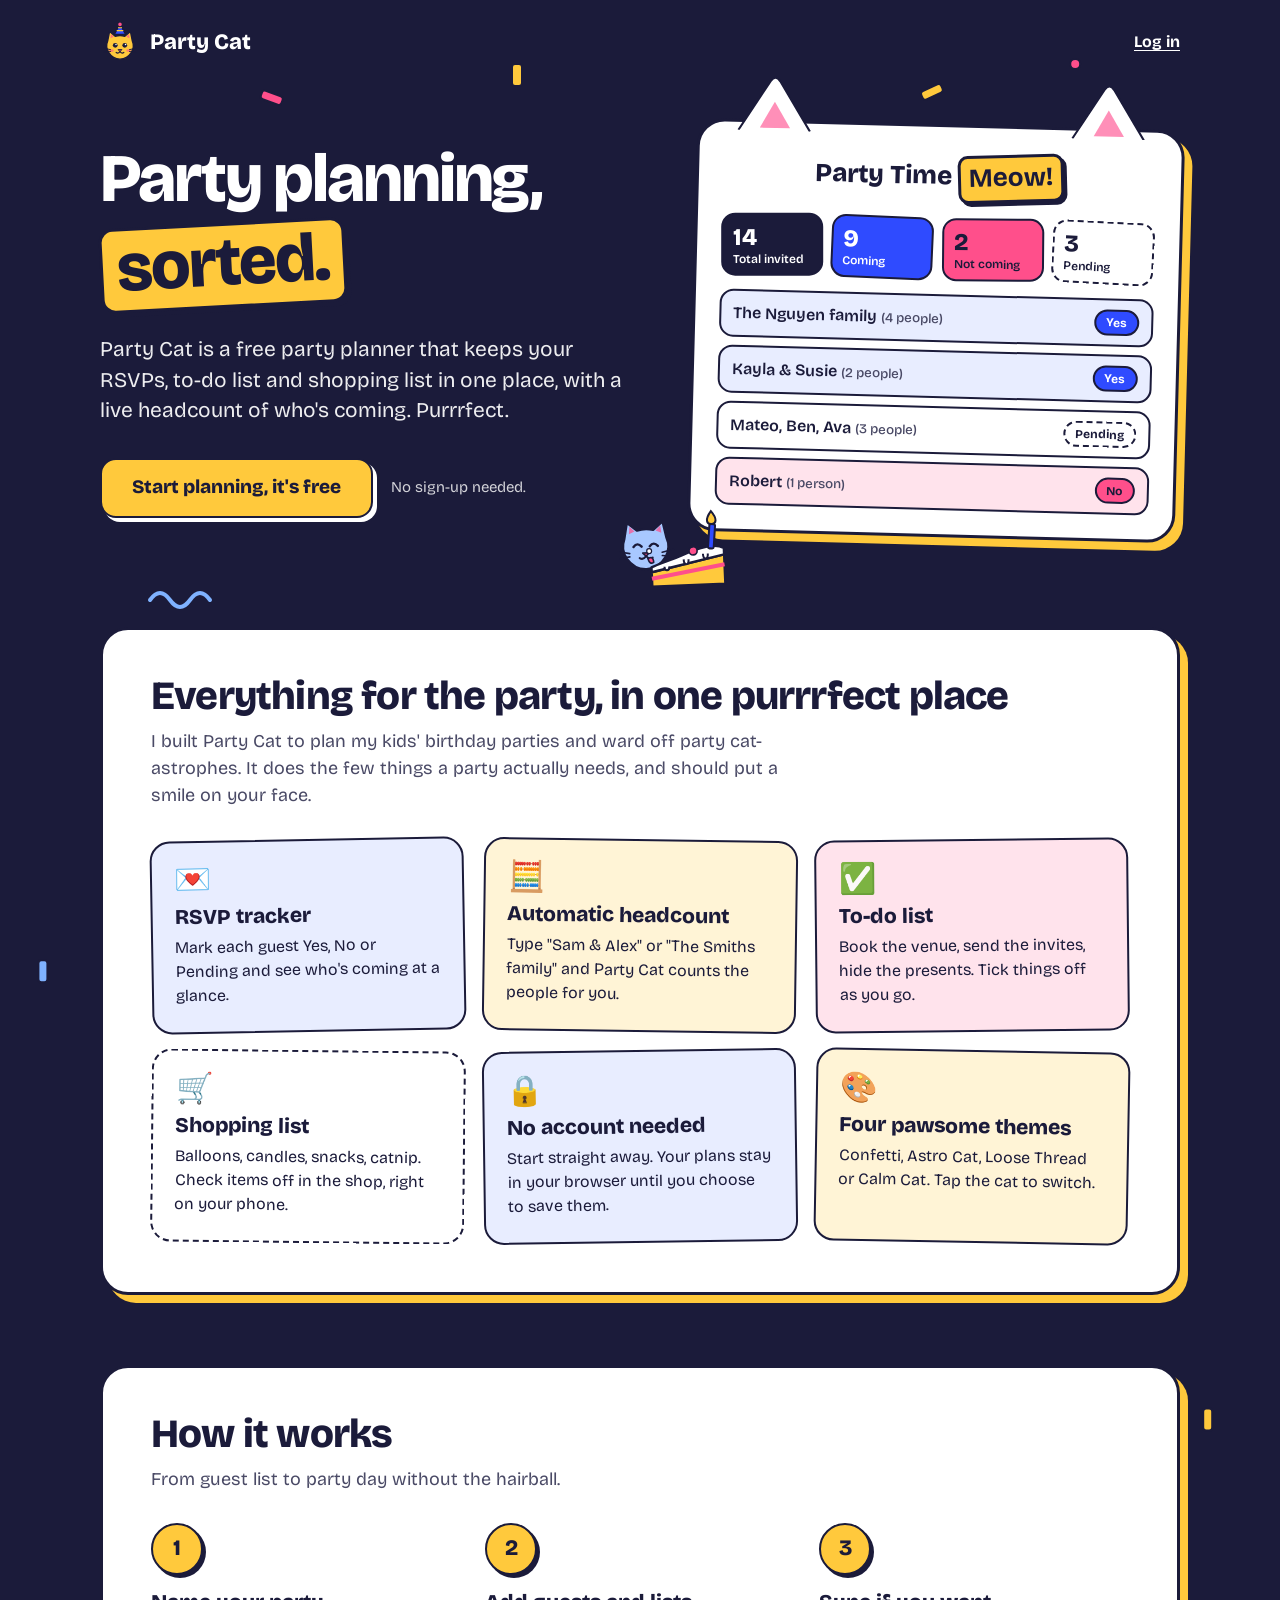
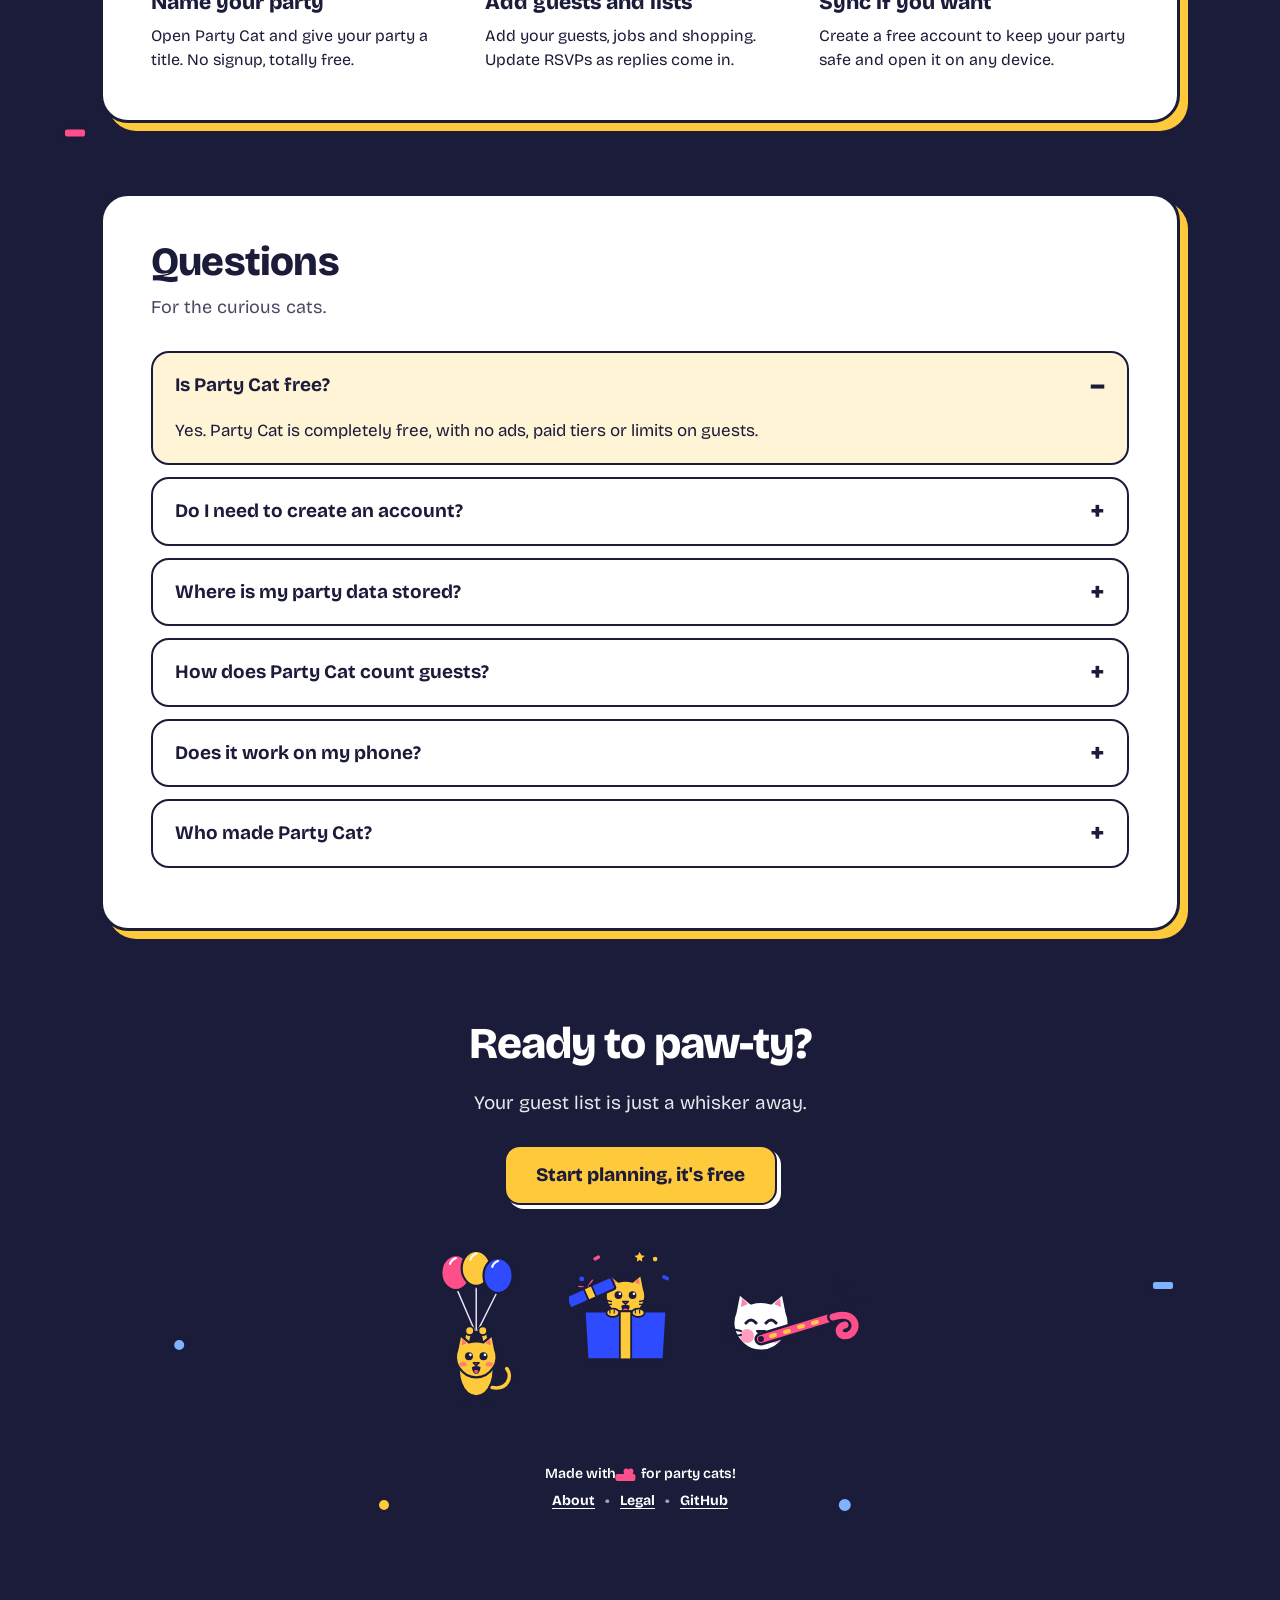
==== commit 72a1bf7f: "Swap About's technical details for plain-language data and open-source notes; homepage copy tweaks" ====
--- a/index.html
+++ b/index.html
@@ -314,7 +314,7 @@
         <!-- Features -->
         <section class="home-section" id="features">
             <h2>Everything for the party, in one purrrfect place</h2>
-            <p class="section-lede">I built Party Cat to plan my kids' birthday parties and ward off party cat-astrophes. It does the few things a party actually needs, and does them well.</p>
+            <p class="section-lede">I built Party Cat to plan my kids' birthday parties and ward off party cat-astrophes. It does the few things a party actually needs, and should put a smile on your face.</p>
             <div class="features">
                 <div class="feature">
                     <span class="feature-icon" aria-hidden="true">💌</span>
@@ -352,11 +352,11 @@
         <!-- How it works -->
         <section class="home-section" id="how">
             <h2>How it works</h2>
-            <p class="section-lede">From guest list to party day in three easy paw-steps.</p>
+            <p class="section-lede">From guest list to party day without the hairball.</p>
             <div class="steps">
                 <div class="step">
                     <h3>Name your party</h3>
-                    <p>Open Party Cat and give your party a title. No forms, no email.</p>
+                    <p>Open Party Cat and give your party a title. No signup, totally free.</p>
                 </div>
                 <div class="step">
                     <h3>Add guests and lists</h3>
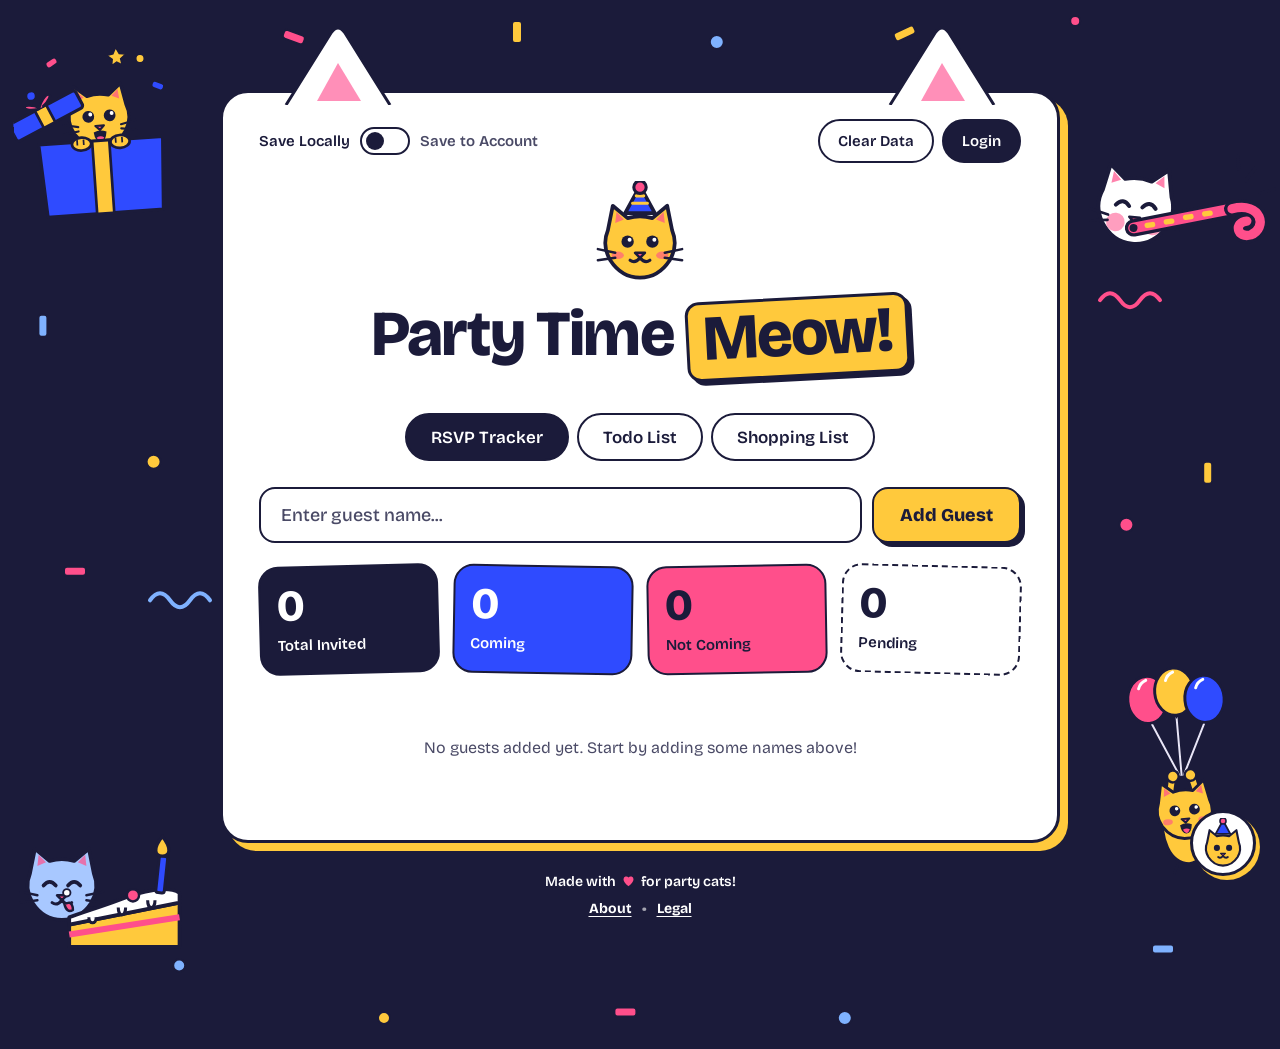
==== commit f67419ed: "Keep the repo to the open-source app; move partycat.app's site files out The app is index.html again" ====
--- a/index.html
+++ b/index.html
@@ -3,411 +3,1488 @@
 <head>
     <meta charset="UTF-8">
     <meta name="viewport" content="width=device-width, initial-scale=1.0">
-    <title>Party Cat – Free Party Planner: RSVP Tracker, To-Do & Shopping List</title>
-    <meta name="description" content="Party Cat is a free party planner. Track RSVPs with automatic headcounts, plus your to-do and shopping lists, all in one place. No sign-up needed.">
-    <link rel="canonical" href="https://partycat.app/">
-    <script>
-        // Returning users skip straight to the app. Crawlers and first-time visitors have none
-        // of these, so they see this page. ?home shows it anyway; old ?reset= links get forwarded.
-        (function () {
-            try {
-                var q = location.search;
-                var returning = ['partycat-visitor', 'partyGuests', 'partyTodos', 'partyShoppingItems']
-                    .some(function (key) { return localStorage.getItem(key); });
-                if (/[?&]reset=/.test(q) || (returning && !/[?&]home\b/.test(q))) {
-                    location.replace('/dashboard' + q);
-                }
-            } catch (e) {}
-        })();
-    </script>
-
-    <meta name="theme-color" content="#1B1B3A">
+    <title>Party Cat - RSVP Tracker & Todo List</title>
     <link rel="icon" href="favicon.svg" type="image/svg+xml">
     <link rel="icon" href="favicon.ico" sizes="32x32">
     <link rel="apple-touch-icon" href="apple-touch-icon.png">
-
-    <meta property="og:type" content="website">
-    <meta property="og:site_name" content="Party Cat">
-    <meta property="og:url" content="https://partycat.app/">
-    <meta property="og:title" content="Party Cat – Free Party Planner">
-    <meta property="og:description" content="Track RSVPs with automatic headcounts, plus your to-do and shopping lists, all in one place. Free, no sign-up needed.">
-    <meta property="og:image" content="https://partycat.app/og-image.png">
-    <meta property="og:image:width" content="1200">
-    <meta property="og:image:height" content="630">
-    <meta property="og:image:alt" content="Party Cat: a cartoon cat in a party hat beside an RSVP list">
-    <meta name="twitter:card" content="summary_large_image">
-
-    <script type="application/ld+json">
-    {
-        "@context": "https://schema.org",
-        "@graph": [
-            {
-                "@type": "WebApplication",
-                "@id": "https://partycat.app/#app",
-                "name": "Party Cat",
-                "url": "https://partycat.app/",
-                "description": "A free party planner with an RSVP tracker that counts heads automatically, a to-do list and a shopping list. Works without an account; an optional free account syncs across devices.",
-                "applicationCategory": "LifestyleApplication",
-                "operatingSystem": "Any (web browser)",
-                "browserRequirements": "Requires JavaScript",
-                "isAccessibleForFree": true,
-                "offers": { "@type": "Offer", "price": "0", "priceCurrency": "USD" },
-                "featureList": [
-                    "RSVP tracker with Yes, No and Pending status",
-                    "Automatic headcount from guest names",
-                    "Party to-do list",
-                    "Party shopping list",
-                    "Works without an account",
-                    "Optional free account to sync across devices",
-                    "Four themes"
-                ],
-                "image": "https://partycat.app/og-image.png",
-                "author": { "@id": "https://partycat.app/#maeve" }
-            },
-            {
-                "@type": "Person",
-                "@id": "https://partycat.app/#maeve",
-                "name": "Maeve Lander",
-                "url": "https://maevelander.net",
-                "sameAs": ["https://github.com/maevelander"]
-            },
-            {
-                "@type": "FAQPage",
-                "mainEntity": [
-                    { "@type": "Question", "name": "Is Party Cat free?", "acceptedAnswer": { "@type": "Answer", "text": "Yes. Party Cat is completely free, with no ads, paid tiers or limits on guests." } },
-                    { "@type": "Question", "name": "Do I need to create an account?", "acceptedAnswer": { "@type": "Answer", "text": "No. You can plan a whole party without signing up. An account is optional, and lets you open your party on more than one device." } },
-                    { "@type": "Question", "name": "Where is my party data stored?", "acceptedAnswer": { "@type": "Answer", "text": "Without an account, everything stays in your own browser. With an account, your party is saved to Party Cat's server and only you can see it. Party Cat never sells data or uses tracking cookies." } },
-                    { "@type": "Question", "name": "How does Party Cat count guests?", "acceptedAnswer": { "@type": "Answer", "text": "It reads the names you type. \"Sam & Alex\" counts as 2 people, \"Mateo, Ben, Ava\" as 3, and \"The Smiths family\" as 4, so your headcount is ready for catering." } },
-                    { "@type": "Question", "name": "Does it work on my phone?", "acceptedAnswer": { "@type": "Answer", "text": "Yes. Party Cat works in any modern browser on phones, tablets and computers. There's nothing to install." } },
-                    { "@type": "Question", "name": "Who made Party Cat?", "acceptedAnswer": { "@type": "Answer", "text": "Maeve Lander made Party Cat to plan family birthday parties. It's open source on GitHub." } }
-                ]
-            }
-        ]
-    }
+    <link rel="stylesheet" href="style.css">
+    <link rel="stylesheet" id="theme-stylesheet" href="themes/confetti/theme.css">
+    <script src="themes/themes.js"></script>
+</head>
+<body>
+    <!-- Theme artwork (decorative; each theme fills these slots) -->
+    <div class="theme-art" aria-hidden="true">
+        <div class="theme-art-frame">
+            <span class="art art-1"></span>
+            <span class="art art-2"></span>
+            <span class="art art-3"></span>
+            <span class="art art-4"></span>
+            <span class="art art-5"></span>
+            <span class="art art-6"></span>
+        </div>
+    </div>
+
+    <!-- Authentication Container -->
+    <div id="authContainer" class="auth-container">
+        <div class="title-block">
+            <div class="hero-art" aria-hidden="true"></div>
+            <h1>Party Cat</h1>
+        </div>
+
+        <div class="auth-tabs">
+            <button class="auth-tab active" onclick="switchAuthTab('login')">Login</button>
+            <button class="auth-tab" onclick="switchAuthTab('signup')">Sign Up</button>
+        </div>
+
+        <!-- Login Form -->
+        <form id="loginForm" class="auth-form active" onsubmit="handleLogin(event)">
+            <div class="form-group">
+                <label for="loginEmail">Email</label>
+                <input type="email" id="loginEmail" required>
+            </div>
+            <div class="form-group">
+                <label for="loginPassword">Password</label>
+                <div class="password-input-container">
+                    <input type="password" id="loginPassword" required>
+                    <button type="button" class="password-toggle" onclick="togglePassword('loginPassword')" title="Show password">
+                        <svg width="20" height="20" viewBox="0 0 24 24" fill="currentColor">
+                            <path d="M12 4.5C7 4.5 2.73 7.61 1 12c1.73 4.39 6 7.5 11 7.5s9.27-3.11 11-7.5c-1.73-4.39-6-7.5-11-7.5zM12 17c-2.76 0-5-2.24-5-5s2.24-5 5-5 5 2.24 5 5-2.24 5-5 5zm0-8c-1.66 0-3 1.34-3 3s1.34 3 3 3 3-1.34 3-3-1.34-3-3-3z"/>
+                        </svg>
+                    </button>
+                </div>
+            </div>
+            <button type="submit" class="auth-button" id="loginButton">Login</button>
+            <div class="forgot-password">
+                <button type="button" class="forgot-password-link" onclick="showForgotPassword()">Forgot your password?</button>
+            </div>
+            <div id="loginError" class="error-message"></div>
+        </form>
+
+        <!-- Forgot Password Form -->
+        <form id="forgotPasswordForm" class="auth-form" onsubmit="handleForgotPassword(event)">
+            <div class="form-group">
+                <label for="resetEmail">Email Address</label>
+                <input type="email" id="resetEmail" required placeholder="Enter your email address">
+                <small>We'll send you a link to reset your password</small>
+            </div>
+            <!-- Honeypot: hidden from people, filled in by simple bots -->
+            <input type="text" name="website" class="hp-field" tabindex="-1" autocomplete="off" aria-hidden="true">
+            <button type="submit" class="auth-button" id="resetButton">Send Reset Link</button>
+            <div class="forgot-password">
+                <button type="button" class="forgot-password-link" onclick="showLogin()">Back to Login</button>
+            </div>
+            <div id="forgotError" class="error-message"></div>
+            <div id="forgotSuccess" class="success-message"></div>
+        </form>
+
+        <!-- Reset Password Form (opened from the emailed link) -->
+        <form id="resetPasswordForm" class="auth-form" onsubmit="handleResetPassword(event)">
+            <div class="form-group">
+                <label for="newPassword">New Password</label>
+                <div class="password-input-container">
+                    <input type="password" id="newPassword" required minlength="8">
+                    <button type="button" class="password-toggle" onclick="togglePassword('newPassword')" title="Show password">
+                        <svg width="20" height="20" viewBox="0 0 24 24" fill="currentColor">
+                            <path d="M12 4.5C7 4.5 2.73 7.61 1 12c1.73 4.39 6 7.5 11 7.5s9.27-3.11 11-7.5c-1.73-4.39-6-7.5-11-7.5zM12 17c-2.76 0-5-2.24-5-5s2.24-5 5-5 5 2.24 5 5-2.24 5-5 5zm0-8c-1.66 0-3 1.34-3 3s1.34 3 3 3 3-1.34 3-3-1.34-3-3-3z"/>
+                        </svg>
+                    </button>
+                </div>
+            </div>
+            <div class="form-group">
+                <label for="confirmNewPassword">Confirm New Password</label>
+                <div class="password-input-container">
+                    <input type="password" id="confirmNewPassword" required minlength="8">
+                    <button type="button" class="password-toggle" onclick="togglePassword('confirmNewPassword')" title="Show password">
+                        <svg width="20" height="20" viewBox="0 0 24 24" fill="currentColor">
+                            <path d="M12 4.5C7 4.5 2.73 7.61 1 12c1.73 4.39 6 7.5 11 7.5s9.27-3.11 11-7.5c-1.73-4.39-6-7.5-11-7.5zM12 17c-2.76 0-5-2.24-5-5s2.24-5 5-5 5 2.24 5 5-2.24 5-5 5zm0-8c-1.66 0-3 1.34-3 3s1.34 3 3 3 3-1.34 3-3-1.34-3-3-3z"/>
+                        </svg>
+                    </button>
+                </div>
+            </div>
+            <button type="submit" class="auth-button" id="resetPasswordButton">Set New Password</button>
+            <div class="forgot-password">
+                <button type="button" class="forgot-password-link" onclick="showLogin()">Back to Login</button>
+            </div>
+            <div id="resetPasswordError" class="error-message"></div>
+        </form>
+
+        <!-- Sign Up Form -->
+        <form id="signupForm" class="auth-form" onsubmit="handleSignup(event)">
+            <div class="form-group">
+                <label for="signupEmail">Email</label>
+                <input type="email" id="signupEmail" required>
+            </div>
+            <div class="form-group">
+                <label for="signupPassword">Password</label>
+                <div class="password-input-container">
+                    <input type="password" id="signupPassword" required minlength="8">
+                    <button type="button" class="password-toggle" onclick="togglePassword('signupPassword')" title="Show password">
+                        <svg width="20" height="20" viewBox="0 0 24 24" fill="currentColor">
+                            <path d="M12 4.5C7 4.5 2.73 7.61 1 12c1.73 4.39 6 7.5 11 7.5s9.27-3.11 11-7.5c-1.73-4.39-6-7.5-11-7.5zM12 17c-2.76 0-5-2.24-5-5s2.24-5 5-5 5 2.24 5 5-2.24 5-5 5zm0-8c-1.66 0-3 1.34-3 3s1.34 3 3 3 3-1.34 3-3-1.34-3-3-3z"/>
+                        </svg>
+                    </button>
+                </div>
+            </div>
+            <div class="form-group">
+                <label for="signupConfirmPassword">Confirm Password</label>
+                <div class="password-input-container">
+                    <input type="password" id="signupConfirmPassword" required minlength="8">
+                    <button type="button" class="password-toggle" onclick="togglePassword('signupConfirmPassword')" title="Show password">
+                        <svg width="20" height="20" viewBox="0 0 24 24" fill="currentColor">
+                            <path d="M12 4.5C7 4.5 2.73 7.61 1 12c1.73 4.39 6 7.5 11 7.5s9.27-3.11 11-7.5c-1.73-4.39-6-7.5-11-7.5zM12 17c-2.76 0-5-2.24-5-5s2.24-5 5-5 5 2.24 5 5-2.24 5-5 5zm0-8c-1.66 0-3 1.34-3 3s1.34 3 3 3 3-1.34 3-3-1.34-3-3-3z"/>
+                        </svg>
+                    </button>
+                </div>
+            </div>
+            <!-- Honeypot: hidden from people, filled in by simple bots -->
+            <input type="text" name="website" class="hp-field" tabindex="-1" autocomplete="off" aria-hidden="true">
+            <button type="submit" class="auth-button" id="signupButton">Sign Up</button>
+            <div id="signupError" class="error-message"></div>
+            <div id="signupSuccess" class="success-message"></div>
+        </form>
+
+        <div class="guest-mode-option">
+            <p>or</p>
+            <button type="button" class="guest-mode-btn" onclick="startGuestMode()">Continue as Guest</button>
+            <p class="guest-mode-note">No account needed — data saves locally in your browser</p>
+        </div>
+    </div>
+
+    <!-- Main App Container -->
+    <div class="container hidden" id="appContainer">
+        <!-- App Header -->
+        <div class="app-header">
+            <!-- Storage Toggle -->
+            <div class="storage-toggle">
+                <span class="toggle-label" id="localLabel">Save Locally</span>
+                <label class="toggle-container">
+                    <input type="checkbox" class="toggle-input" id="storageToggle" onchange="handleStorageToggle()">
+                    <span class="toggle-slider"></span>
+                </label>
+                <span class="toggle-label" id="cloudLabel">Save to Account</span>
+            </div>
+            
+            <!-- Header Actions -->
+            <div class="header-actions">
+                <button class="clear-data-btn" onclick="clearAllData()">Clear Data</button>
+                <button class="login-btn" id="authButton" onclick="handleAuthAction()">Login</button>
+            </div>
+        </div>
+        
+        <div class="title-block">
+            <div class="hero-art" aria-hidden="true"></div>
+            <h1 id="partyTitle" class="editable-title" onclick="editPartyTitle()">Party Time <span class="title-accent">Meow!</span></h1>
+            <div class="hero-art-alt" aria-hidden="true"></div>
+        </div>
+        
+        <div class="tabs">
+            <button class="tab active" onclick="switchTab('rsvp')">RSVP Tracker</button>
+            <button class="tab" onclick="switchTab('todo')">Todo List</button>
+            <button class="tab" onclick="switchTab('shopping')">Shopping List</button>
+        </div>
+        
+        <div class="tab-content active" id="rsvp">
+            <div class="add-guest">
+                <input type="text" id="guestName" placeholder="Enter guest name..." onkeydown="if(event.key==='Enter') {event.preventDefault(); addGuest(); return false;}" />
+                <button type="button" onclick="addGuest()">Add Guest</button>
+            </div>
+
+            <div class="stats">
+                <div class="stat">
+                    <div class="stat-number" id="totalGuests">0</div>
+                    <div class="stat-label">Total Invited</div>
+                </div>
+                <div class="stat">
+                    <div class="stat-number" id="yesCount">0</div>
+                    <div class="stat-label">Coming</div>
+                </div>
+                <div class="stat">
+                    <div class="stat-number" id="noCount">0</div>
+                    <div class="stat-label">Not Coming</div>
+                </div>
+                <div class="stat">
+                    <div class="stat-number" id="pendingCount">0</div>
+                    <div class="stat-label">Pending</div>
+                </div>
+            </div>
+
+            <div class="guest-list" id="guestList">
+                <div class="empty-state">
+                    <p>No guests added yet. Start by adding some names above!</p>
+                </div>
+            </div>
+        </div>
+
+        <div class="tab-content" id="todo">
+            <div class="add-todo">
+                <input type="text" id="todoInput" placeholder="Add party tasks (food, decorations, etc.)..." onkeydown="if(event.key==='Enter') {event.preventDefault(); addTodo(); return false;}" />
+                <button type="button" onclick="addTodo()">Add Task</button>
+            </div>
+
+            <div class="todo-stats">
+                <div class="stat">
+                    <div class="stat-number" id="totalTodos">0</div>
+                    <div class="stat-label">Total Tasks</div>
+                </div>
+                <div class="stat">
+                    <div class="stat-number" id="completedTodos">0</div>
+                    <div class="stat-label">Completed</div>
+                </div>
+                <div class="stat">
+                    <div class="stat-number" id="pendingTodos">0</div>
+                    <div class="stat-label">Pending</div>
+                </div>
+            </div>
+
+            <div class="todo-list" id="todoList">
+                <div class="empty-state">
+                    <p>No tasks added yet. Start by adding some party preparation tasks!</p>
+                </div>
+            </div>
+        </div>
+
+        <div class="tab-content" id="shopping">
+            <div class="add-shopping-item">
+                <input type="text" id="shoppingItem" placeholder="Enter item (balloons, cake, drinks)..." onkeydown="if(event.key==='Enter') {event.preventDefault(); addShoppingItem(); return false;}" />
+                <button type="button" onclick="addShoppingItem()">Add Item</button>
+            </div>
+
+            <div class="shopping-stats">
+                <div class="stat">
+                    <div class="stat-number" id="totalItems">0</div>
+                    <div class="stat-label">Total Items</div>
+                </div>
+                <div class="stat">
+                    <div class="stat-number" id="boughtItems">0</div>
+                    <div class="stat-label">Bought</div>
+                </div>
+                <div class="stat">
+                    <div class="stat-number" id="pendingItems">0</div>
+                    <div class="stat-label">Still Need</div>
+                </div>
+            </div>
+
+            <div class="shopping-list" id="shoppingList">
+                <div class="empty-state">
+                    <p>No items added yet. Start by adding some party supplies!</p>
+                </div>
+            </div>
+        </div>
+
+    </div>
+
+    <!-- Custom Confirmation Modal -->
+    <div id="confirmModal" class="modal hidden">
+        <div class="modal-backdrop" onclick="hideConfirmModal()"></div>
+        <div class="modal-content">
+            <h2>Clear Data</h2>
+            <p>Are you sure you want to reset your party space?</p>
+            <div class="modal-warning">
+                <p>This will permanently delete:</p>
+                <ul>
+                    <li>All guests and their RSVP status</li>
+                    <li>All todo items</li>
+                    <li>All shopping list items</li>
+                </ul>
+                <p><strong>This action cannot be undone!</strong></p>
+            </div>
+            <div class="modal-buttons">
+                <button class="modal-btn modal-cancel" onclick="hideConfirmModal()">Cancel</button>
+                <button class="modal-btn modal-confirm" onclick="confirmClearData()">Clear Data</button>
+            </div>
+        </div>
+    </div>
+
+    <!-- Upgrade Modal -->
+    <div id="upgradeModal" class="modal hidden">
+        <div class="modal-backdrop" onclick="hideUpgradeModal()"></div>
+        <div class="modal-content">
+            <h2>Save to Account</h2>
+            <p>An account means you can access your party space and data across multiple devices. Without an account, data is stored locally in your browser. It will persist between sessions, but would be lost if you clear your cache.</p>
+            <div class="modal-buttons">
+                <button class="modal-btn modal-cancel" onclick="hideUpgradeModal()">Maybe Later</button>
+                <button class="modal-btn modal-confirm" onclick="startUpgrade()">Create Account</button>
+            </div>
+        </div>
+    </div>
+
+    <!-- Theme switcher -->
+    <button type="button" class="theme-toggle" onclick="cycleTheme()" title="Change theme" aria-label="Change theme">
+        <span class="theme-toggle-icon" aria-hidden="true"></span>
+    </button>
+
+    <script>
+        // Call the Party Cat API (api/index.php). Sends a JSON body as POST when one is given.
+        // Login state travels in an HttpOnly session cookie, so no token handling is needed here.
+        async function api(action, body = null, params = {}) {
+            const query = new URLSearchParams({ action, ...params });
+            const response = await fetch(`api/?${query}`, body ? {
+                method: 'POST',
+                headers: { 'Content-Type': 'application/json' },
+                body: JSON.stringify(body)
+            } : {});
+            const data = await response.json().catch(() => ({}));
+            if (!response.ok) {
+                throw new Error(data.error || `Request failed (${response.status})`);
+            }
+            return data;
+        }
+
+        // Escape user-entered text before inserting it into HTML
+        function escapeHtml(text) {
+            return String(text).replace(/[&<>"']/g, c => ({ '&': '&amp;', '<': '&lt;', '>': '&gt;', '"': '&quot;', "'": '&#39;' })[c]);
+        }
+
+        // Guest mode data persistence functions
+        function saveGuestsToStorage() {
+            if (isGuestMode) {
+                localStorage.setItem('partyGuests', JSON.stringify(guests));
+            }
+        }
+
+        function saveTodosToStorage() {
+            if (isGuestMode) {
+                localStorage.setItem('partyTodos', JSON.stringify(todos));
+            }
+        }
+
+        // Anonymous visit counting: a random ID kept in this browser, sent when someone uses the app.
+        // The server counts it as a guest or account visit depending on whether you're logged in.
+        function getVisitorId() {
+            try {
+                let visitorId = localStorage.getItem('partycat-visitor');
+                if (!visitorId) {
+                    visitorId = crypto.randomUUID();
+                    localStorage.setItem('partycat-visitor', visitorId);
+                }
+                return visitorId;
+            } catch (e) {
+                return null;
+            }
+        }
+
+        async function recordVisit() {
+            const visitorId = getVisitorId();
+            if (!visitorId) return;
+            try {
+                await api('visit', { visitor_id: visitorId });
+            } catch (e) {
+                // Visit counting must never get in the way of the app
+                console.debug('Visit not recorded:', e);
+            }
+        }
+
+        // Guests only count once they click or type something, so bots and people who just glance
+        // at the page aren't counted. (Logged-in users count straight away: a session means a person.)
+        let waitingForInteraction = false;
+        function recordVisitOnInteraction() {
+            if (waitingForInteraction) return;
+            waitingForInteraction = true;
+            const record = event => {
+                if (!event.isTrusted) return;
+                document.removeEventListener('click', record, true);
+                document.removeEventListener('keydown', record, true);
+                waitingForInteraction = false;
+                recordVisit();
+            };
+            document.addEventListener('click', record, true);
+            document.addEventListener('keydown', record, true);
+        }
+
+        // Authentication state
+        let currentUser = null;
+        let currentParty = null;
+        let isGuestMode = true;
+
+        // Authentication functions
+        async function checkAuth() {
+            try {
+                const { user } = await api('session');
+                if (user) {
+                    currentUser = user;
+                    return true;
+                }
+                return false;
+            } catch (e) {
+                console.error('Auth check failed:', e);
+                return false;
+            }
+        }
+
+        async function signUp(email, password, website) {
+            try {
+                const { user } = await api('signup', { email, password, website });
+                currentUser = user;
+                return { success: true, user };
+            } catch (e) {
+                console.error('Error signing up:', e);
+                return { success: false, error: e.message };
+            }
+        }
+
+        async function signIn(email, password) {
+            try {
+                const { user } = await api('login', { email, password });
+                currentUser = user;
+                return { success: true, user };
+            } catch (e) {
+                console.error('Error signing in:', e);
+                return { success: false, error: e.message };
+            }
+        }
+
+        async function signOut() {
+            try {
+                await api('logout', {});
+            } catch (e) {
+                // Even if the request fails, clear local state and treat it as a successful logout
+                console.error('Error signing out:', e);
+            }
+            currentUser = null;
+            currentParty = null;
+            isGuestMode = true;
+            return true;
+        }
+
+        // Authentication UI handlers
+        function clearAuthMessages() {
+            document.getElementById('loginError').textContent = '';
+            document.getElementById('signupError').textContent = '';
+            document.getElementById('signupSuccess').textContent = '';
+            document.getElementById('forgotError').textContent = '';
+            document.getElementById('forgotSuccess').textContent = '';
+        }
+        
+        function switchAuthTab(tab) {
+            // Clear any error messages
+            clearAuthMessages();
+            
+            // Make sure auth tabs are visible
+            document.querySelector('.auth-tabs').style.display = 'flex';
+            
+            // Update tab appearance
+            document.querySelectorAll('.auth-tab').forEach(t => t.classList.remove('active'));
+            document.querySelectorAll('.auth-form').forEach(f => f.classList.remove('active'));
+            
+            if (tab === 'login') {
+                document.querySelector('.auth-tab').classList.add('active');
+                document.getElementById('loginForm').classList.add('active');
+            } else {
+                document.querySelectorAll('.auth-tab')[1].classList.add('active');
+                document.getElementById('signupForm').classList.add('active');
+            }
+        }
+
+        function togglePassword(inputId) {
+            const passwordInput = document.getElementById(inputId);
+            const toggleButton = passwordInput.nextElementSibling;
+            
+            const visibilityIcon = `<svg width="20" height="20" viewBox="0 0 24 24" fill="currentColor">
+                <path d="M12 4.5C7 4.5 2.73 7.61 1 12c1.73 4.39 6 7.5 11 7.5s9.27-3.11 11-7.5c-1.73-4.39-6-7.5-11-7.5zM12 17c-2.76 0-5-2.24-5-5s2.24-5 5-5 5 2.24 5 5-2.24 5-5 5zm0-8c-1.66 0-3 1.34-3 3s1.34 3 3 3 3-1.34 3-3-1.34-3-3-3z"/>
+            </svg>`;
+            
+            const visibilityOffIcon = `<svg width="20" height="20" viewBox="0 0 24 24" fill="currentColor">
+                <path d="M12 7c2.76 0 5 2.24 5 5 0 .65-.13 1.26-.36 1.83l2.92 2.92c1.51-1.26 2.7-2.89 3.43-4.75-1.73-4.39-6-7.5-11-7.5-1.4 0-2.74.25-3.98.7l2.16 2.16C10.74 7.13 11.35 7 12 7zM2 4.27l2.28 2.28.46.46C3.08 8.3 1.78 10.02 1 12c1.73 4.39 6 7.5 11 7.5 1.55 0 3.03-.3 4.38-.84l.42.42L19.73 22 21 20.73 3.27 3 2 4.27zM7.53 9.8l1.55 1.55c-.05.21-.08.43-.08.65 0 1.66 1.34 3 3 3 .22 0 .44-.03.65-.08l1.55 1.55c-.67.33-1.41.53-2.2.53-2.76 0-5-2.24-5-5 0-.79.2-1.53.53-2.2zm4.31-.78l3.15 3.15.02-.16c0-1.66-1.34-3-3-3l-.17.01z"/>
+            </svg>`;
+            
+            if (passwordInput.type === 'password') {
+                passwordInput.type = 'text';
+                toggleButton.innerHTML = visibilityOffIcon;
+                toggleButton.title = 'Hide password';
+            } else {
+                passwordInput.type = 'password';
+                toggleButton.innerHTML = visibilityIcon;
+                toggleButton.title = 'Show password';
+            }
+        }
+
+        async function handleLogin(event) {
+            event.preventDefault();
+            
+            const email = document.getElementById('loginEmail').value;
+            const password = document.getElementById('loginPassword').value;
+            const loginButton = document.getElementById('loginButton');
+            const errorDiv = document.getElementById('loginError');
+            
+            loginButton.disabled = true;
+            loginButton.textContent = 'Logging in...';
+            errorDiv.textContent = '';
+            
+            const result = await signIn(email, password);
+            
+            if (result.success) {
+                await initializeApp();
+            } else {
+                errorDiv.textContent = result.error;
+            }
+            
+            loginButton.disabled = false;
+            loginButton.textContent = 'Login';
+        }
+
+        async function handleSignup(event) {
+            event.preventDefault();
+            
+            const email = document.getElementById('signupEmail').value;
+            const password = document.getElementById('signupPassword').value;
+            const confirmPassword = document.getElementById('signupConfirmPassword').value;
+            const signupButton = document.getElementById('signupButton');
+            const errorDiv = document.getElementById('signupError');
+            const successDiv = document.getElementById('signupSuccess');
+            
+            errorDiv.textContent = '';
+            successDiv.textContent = '';
+            
+            if (password !== confirmPassword) {
+                errorDiv.textContent = 'Passwords do not match';
+                return;
+            }
+            
+            signupButton.disabled = true;
+            signupButton.textContent = 'Signing up...';
+            
+            const website = document.querySelector('#signupForm .hp-field').value;
+            const result = await signUp(email, password, website);
+            
+            if (result.success) {
+                // The server creates the new user's party and logs them straight in
+                document.getElementById('signupForm').reset();
+                await initializeApp();
+            } else {
+                errorDiv.textContent = result.error;
+            }
+            
+            signupButton.disabled = false;
+            signupButton.textContent = 'Sign Up';
+        }
+
+        // Forgot password functions
+        function showForgotPassword() {
+            // Clear any error messages
+            clearAuthMessages();
+            
+            // Hide all forms and show forgot password form
+            document.querySelectorAll('.auth-form').forEach(f => f.classList.remove('active'));
+            document.getElementById('forgotPasswordForm').classList.add('active');
+            
+            // Hide auth tabs when in forgot password mode
+            document.querySelector('.auth-tabs').style.display = 'none';
+        }
+
+        function showLogin() {
+            // Clear any error messages
+            clearAuthMessages();
+            
+            // Show auth tabs again
+            document.querySelector('.auth-tabs').style.display = 'flex';
+            
+            // Switch back to login tab
+            switchAuthTab('login');
+        }
+
+        async function handleForgotPassword(event) {
+            event.preventDefault();
+            
+            const email = document.getElementById('resetEmail').value;
+            const resetButton = document.getElementById('resetButton');
+            const errorDiv = document.getElementById('forgotError');
+            const successDiv = document.getElementById('forgotSuccess');
+            
+            resetButton.disabled = true;
+            resetButton.textContent = 'Sending...';
+            errorDiv.textContent = '';
+            successDiv.textContent = '';
+            
+            try {
+                const website = document.querySelector('#forgotPasswordForm .hp-field').value;
+                await api('forgot_password', { email, website });
+                successDiv.textContent = 'If that email has an account, a reset link is on its way. Check your inbox.';
+                document.getElementById('forgotPasswordForm').reset();
+
+                // Automatically go back to login after 3 seconds
+                setTimeout(() => {
+                    showLogin();
+                }, 3000);
+            } catch (err) {
+                errorDiv.textContent = err.message || 'Failed to send reset email. Please try again.';
+            }
+
+            resetButton.disabled = false;
+            resetButton.textContent = 'Send Reset Link';
+        }
+
+        async function handleResetPassword(event) {
+            event.preventDefault();
+
+            const password = document.getElementById('newPassword').value;
+            const confirmPassword = document.getElementById('confirmNewPassword').value;
+            const button = document.getElementById('resetPasswordButton');
+            const errorDiv = document.getElementById('resetPasswordError');
+            const token = new URLSearchParams(window.location.search).get('reset');
+
+            errorDiv.textContent = '';
+
+            if (password !== confirmPassword) {
+                errorDiv.textContent = 'Passwords do not match';
+                return;
+            }
+
+            button.disabled = true;
+            button.textContent = 'Saving...';
+
+            try {
+                const { user } = await api('reset_password', { token, password });
+                currentUser = user;
+                // Drop the used token from the address bar
+                history.replaceState(null, '', window.location.pathname);
+                document.getElementById('resetPasswordForm').reset();
+                await initializeApp();
+            } catch (err) {
+                errorDiv.textContent = err.message;
+            }
+
+            button.disabled = false;
+            button.textContent = 'Set New Password';
+        }
+
+        function clearAllData() {
+            if (!currentParty) {
+                alert('No party found');
+                return;
+            }
+
+            // Show custom confirmation modal
+            showConfirmModal();
+        }
+
+        function showConfirmModal() {
+            document.getElementById('confirmModal').classList.remove('hidden');
+        }
+
+        function hideConfirmModal() {
+            document.getElementById('confirmModal').classList.add('hidden');
+        }
+
+        function showUpgradeModal() {
+            document.getElementById('upgradeModal').classList.remove('hidden');
+        }
+
+        function hideUpgradeModal() {
+            document.getElementById('upgradeModal').classList.add('hidden');
+        }
+
+        function startUpgrade() {
+            hideUpgradeModal();
+            // Switch to signup tab and show auth container
+            switchAuthTab('signup');
+            showAuthContainer();
+        }
+
+        async function confirmClearData() {
+            hideConfirmModal();
+
+            if (isGuestMode) {
+                // Guest mode: clear localStorage
+                guests = [];
+                todos = [];
+                shoppingItems = [];
+                currentParty.name = 'Party Time Meow!';
+                
+                // Clear localStorage
+                localStorage.removeItem('partyGuests');
+                localStorage.removeItem('partyTodos');
+                localStorage.removeItem('partyShoppingItems');
+                
+                // Update UI
+                updatePartyTitle();
+                renderGuests();
+                renderTodos();
+                renderShoppingItems();
+                
+            } else {
+                // Cloud mode: delete the party's guests, todos and shopping items and reset its title
+                try {
+                    const { party } = await api('clear_party', {});
+
+                    // Clear local arrays
+                    guests = [];
+                    todos = [];
+                    shoppingItems = [];
+
+                    // Update party title in current object and UI
+                    currentParty = party;
+                    updatePartyTitle();
+
+                    // Update UI
+                    renderGuests();
+                    renderTodos();
+                    renderShoppingItems();
+
+                } catch (e) {
+                    console.error('Error clearing data:', e);
+                    alert('Failed to clear data. Please try again.');
+                }
+            }
+        }
+
+        async function handleLogout() {
+            const success = await signOut();
+            if (success) {
+                await initializeGuestMode();
+                showAuthContainer();
+            }
+        }
+
+        function showAuthContainer() {
+            document.getElementById('authContainer').classList.remove('hidden');
+            document.getElementById('appContainer').classList.add('hidden');
+        }
+
+        function showAppContainer() {
+            document.getElementById('authContainer').classList.add('hidden');
+            document.getElementById('appContainer').classList.remove('hidden');
+            
+            // Update header based on authentication state
+            updateHeaderState();
+        }
+
+        function updateHeaderState() {
+            const toggle = document.getElementById('storageToggle');
+            const localLabel = document.getElementById('localLabel');
+            const cloudLabel = document.getElementById('cloudLabel');
+            const authButton = document.getElementById('authButton');
+            
+            if (isGuestMode) {
+                // Guest mode - toggle is off (Save Locally active)
+                toggle.checked = false;
+                localLabel.classList.remove('inactive');
+                cloudLabel.classList.add('inactive');
+                authButton.textContent = 'Login';
+                authButton.onclick = () => showAuthContainer();
+            } else {
+                // Authenticated mode - toggle is on (Save to Account active)
+                toggle.checked = true;
+                localLabel.classList.add('inactive');
+                cloudLabel.classList.remove('inactive');
+                authButton.textContent = 'Logout';
+                authButton.onclick = () => handleLogout();
+            }
+        }
+
+        function handleStorageToggle() {
+            const toggle = document.getElementById('storageToggle');
+            
+            if (toggle.checked && isGuestMode) {
+                // User wants to switch to cloud storage
+                showUpgradeModal();
+                // Reset toggle since we haven't actually switched yet
+                toggle.checked = false;
+            } else if (!toggle.checked && !isGuestMode) {
+                // User wants to logout and go to guest mode
+                handleLogout();
+            }
+        }
+
+        function handleAuthAction() {
+            if (isGuestMode) {
+                showAuthContainer();
+            } else {
+                handleLogout();
+            }
+        }
+
+        async function initializeApp() {
+            
+            if (!currentUser) {
+                console.error('No currentUser in initializeApp');
+                return;
+            }
+            
+            isGuestMode = false;
+            showAppContainer();
+            
+            // Load the user's party
+            await loadUserParty();
+            
+            // Initialize the app with the current party
+            await loadPartyData();
+
+            // Count this visit
+            recordVisit();
+        }
+
+        async function loadUserParty() {
+            if (!currentUser) {
+                console.error('No current user found');
+                return;
+            }
+            
+            try {
+                // The server returns the user's party, creating one if they have none
+                const { party } = await api('party');
+                currentParty = party;
+                updatePartyTitle();
+            } catch (e) {
+                console.error('Error in loadUserParty:', e);
+                alert('Failed to load party. Please try again.');
+            }
+        }
+
+
+        function updatePartyTitle() {
+            const titleElement = document.getElementById('partyTitle');
+            titleElement.innerHTML = decoratePartyTitle(currentParty.name);
+        }
+
+        // Wrap the last word so themes can give it their accent style
+        // (a one-word title stays plain).
+        function decoratePartyTitle(name) {
+            const html = escapeHtml(name);
+            return html.replace(/(\s)(\S+)$/, '$1<span class="title-accent">$2</span>');
+        }
+
+        function editPartyTitle() {
+            if (!currentParty) {
+                alert('Please create a party first');
+                return;
+            }
+
+            const titleElement = document.getElementById('partyTitle');
+            const currentTitle = currentParty.name;
+            
+            // Create input field that includes the full title
+            titleElement.classList.add('editing');
+            titleElement.innerHTML = `<input type="text" class="title-input" value="${escapeHtml(currentTitle)}" onblur="savePartyTitle(this)" onkeypress="handleTitleKeypress(event, this)" autofocus>`;
+            
+            // Focus and select the text
+            const input = titleElement.querySelector('.title-input');
+            input.focus();
+            input.select();
+        }
+
+        function handleTitleKeypress(event, input) {
+            if (event.key === 'Enter') {
+                input.blur(); // This will trigger savePartyTitle
+            }
+            if (event.key === 'Escape') {
+                cancelTitleEdit();
+            }
+        }
+
+        function cancelTitleEdit() {
+            const titleElement = document.getElementById('partyTitle');
+            titleElement.classList.remove('editing');
+            updatePartyTitle();
+        }
+
+        async function savePartyTitle(input) {
+            const newTitle = input.value.trim();
+            
+            if (!newTitle) {
+                alert('Party title cannot be empty');
+                cancelTitleEdit();
+                return;
+            }
+            
+            if (newTitle === currentParty.name) {
+                // No change
+                cancelTitleEdit();
+                return;
+            }
+            
+            if (isGuestMode) {
+                // Guest mode: just update the local object
+                currentParty.name = newTitle;
+                const titleElement = document.getElementById('partyTitle');
+                titleElement.classList.remove('editing');
+                updatePartyTitle();
+            } else {
+                // Cloud mode: save to the server
+                try {
+                    await api('update_party', { name: newTitle });
+                    currentParty.name = newTitle;
+                    const titleElement = document.getElementById('partyTitle');
+                    titleElement.classList.remove('editing');
+                    updatePartyTitle();
+                } catch (e) {
+                    console.error('Error updating party name:', e);
+                    alert('Failed to update party name. Please try again.');
+                    cancelTitleEdit();
+                }
+            }
+        }
+
+
+        async function loadPartyData() {
+            if (!currentParty) return;
+            
+            // Load guests, todos, and shopping items from the server
+            await loadGuests();
+            await loadTodos();
+            await loadShoppingItems();
+        }
+
+        async function loadGuests() {
+            if (!currentParty) return;
+            
+            try {
+                const { items } = await api('items', null, { type: 'guests' });
+                guests = items;
+                renderGuests();
+            } catch (e) {
+                console.error('Error loading guests:', e);
+            }
+        }
+
+        async function loadTodos() {
+            if (!currentParty) return;
+            
+            try {
+                const { items } = await api('items', null, { type: 'todos' });
+                todos = items;
+                renderTodos();
+            } catch (e) {
+                console.error('Error loading todos:', e);
+            }
+        }
+        
+        // Data arrays for the current party
+        let guests = [];
+        let todos = [];
+        let shoppingItems = [];
+
+        function parseGuestCount(name) {
+            const connectingWords = ['and', '&', '+', 'with', 'plus'];
+            const familyWords = ['family', 'families'];
+            
+            const lowerName = name.toLowerCase();
+            
+            // Check for family keywords
+            if (familyWords.some(word => lowerName.includes(word))) {
+                return 4;
+            }
+            
+            // Check for commas first (simple comma-separated names like "Joe, Kate, Ben")
+            if (name.includes(',')) {
+                const commaSegments = name.split(',').map(s => s.trim()).filter(s => s.length > 0);
+                return commaSegments.length;
+            }
+            
+            // Replace punctuation that clearly indicates multiple people
+            let text = name.replace(/[;&+]/g, ' and ');
+            
+            // Check if any connecting words are present (indicates multiple people)
+            const hasConnectingWords = connectingWords.some(word => {
+                if (word === '&') {
+                    // Special handling for & symbol - just check if it exists
+                    return name.includes('&');
+                }
+                // Escape special regex characters
+                const escapedWord = word.replace(/[.*+?^${}()|[\]\\]/g, '\\$&');
+                const pattern = new RegExp('\\b' + escapedWord + '\\b', 'i');
+                return pattern.test(name);
+            });
+            
+            if (hasConnectingWords) {
+                // Split by connecting words and count distinct groups
+                let segments = text.toLowerCase();
+                connectingWords.forEach(word => {
+                    if (word === '&') {
+                        // Special handling for & symbol
+                        segments = segments.replace(/&/g, '|');
+                    } else {
+                        // Escape special regex characters
+                        const escapedWord = word.replace(/[.*+?^${}()|[\]\\]/g, '\\$&');
+                        segments = segments.replace(new RegExp('\\b' + escapedWord + '\\b', 'g'), '|');
+                    }
+                });
+                const groups = segments.split('|').filter(group => group.trim().length > 0);
+                return Math.max(1, groups.length);
+            }
+            
+            // No connecting words found - treat as single person (even if multiple words like "John Smith")
+            return 1;
+        }
+
+        function switchTab(tabName) {
+            document.querySelectorAll('.tab').forEach(tab => tab.classList.remove('active'));
+            document.querySelectorAll('.tab-content').forEach(content => content.classList.remove('active'));
+            
+            event.target.classList.add('active');
+            document.getElementById(tabName).classList.add('active');
+        }
+
+        async function addTodo() {
+            const input = document.getElementById('todoInput');
+            const text = input.value.trim();
+            
+            if (text === '') {
+                alert('Please enter a task');
+                return;
+            }
+
+            const newTodo = {
+                party_id: currentParty.id,
+                text: text,
+                completed: false
+            };
+
+            if (isGuestMode) {
+                // Guest mode: add to localStorage
+                newTodo.id = Date.now(); // Simple ID for guest mode
+                todos.unshift(newTodo);
+                saveTodosToStorage();
+                input.value = '';
+                renderTodos();
+            } else {
+                // Cloud mode: save to the server
+                try {
+                    const { item } = await api('create_item', { type: 'todos', text: newTodo.text, completed: false });
+                    todos.unshift(item);
+                    input.value = '';
+                    renderTodos();
+                } catch (e) {
+                    console.error('Error adding todo:', e);
+                    alert('Failed to add task. Please try again.');
+                }
+            }
+        }
+
+        async function toggleTodo(todoId) {
+            const todo = todos.find(t => t.id == todoId);
+            if (todo) {
+                const newCompleted = !todo.completed;
+                
+                if (isGuestMode) {
+                    todo.completed = newCompleted;
+                    saveTodosToStorage();
+                    renderTodos();
+                } else {
+                    try {
+                        await api('update_item', { type: 'todos', id: todoId, completed: newCompleted });
+                        todo.completed = newCompleted;
+                        renderTodos();
+                    } catch (e) {
+                        console.error('Error toggling todo:', e);
+                        alert('Failed to update task. Please try again.');
+                    }
+                }
+            }
+        }
+
+        async function deleteTodo(todoId) {
+            if (confirm('Are you sure you want to delete this task?')) {
+                if (isGuestMode) {
+                    todos = todos.filter(t => t.id != todoId);
+                    saveTodosToStorage();
+                    renderTodos();
+                } else {
+                    try {
+                        await api('delete_item', { type: 'todos', id: todoId });
+                        todos = todos.filter(t => t.id !== todoId);
+                        renderTodos();
+                    } catch (e) {
+                        console.error('Error deleting todo:', e);
+                        alert('Failed to delete task. Please try again.');
+                    }
+                }
+            }
+        }
+
+        function renderTodos() {
+            const todoList = document.getElementById('todoList');
+            
+            if (todos.length === 0) {
+                todoList.innerHTML = '<div class="empty-state"><p>No tasks added yet. Start by adding some party preparation tasks!</p></div>';
+                updateTodoStats();
+                return;
+            }
+
+            todoList.innerHTML = todos.map(todo => `
+                <div class="todo-item ${todo.completed ? 'completed' : ''}">
+                    <div class="todo-text">${escapeHtml(todo.text)}</div>
+                    <div class="todo-actions">
+                        <button class="btn ${todo.completed ? 'btn-pending' : 'btn-yes'}" onclick="toggleTodo('${todo.id}')">
+                            ${todo.completed ? 'Undo' : 'Done'}
+                        </button>
+                        <button class="btn btn-delete" onclick="deleteTodo('${todo.id}')">Delete</button>
+                    </div>
+                </div>
+            `).join('');
+
+            updateTodoStats();
+        }
+
+        function updateTodoStats() {
+            const total = todos.length;
+            const completed = todos.filter(t => t.completed).length;
+            const pending = total - completed;
+
+            document.getElementById('totalTodos').textContent = total;
+            document.getElementById('completedTodos').textContent = completed;
+            document.getElementById('pendingTodos').textContent = pending;
+        }
+
+        // Shopping List Functions
+        function saveShoppingItemsToStorage() {
+            if (isGuestMode) {
+                localStorage.setItem('partyShoppingItems', JSON.stringify(shoppingItems));
+            }
+        }
+
+        async function loadShoppingItems() {
+            if (isGuestMode) {
+                const stored = localStorage.getItem('partyShoppingItems');
+                if (stored) {
+                    shoppingItems = JSON.parse(stored);
+                }
+                renderShoppingItems();
+            } else {
+                try {
+                    const { items } = await api('items', null, { type: 'shopping_items' });
+                    shoppingItems = items;
+                    renderShoppingItems();
+                } catch (e) {
+                    console.error('Error loading shopping items:', e);
+                    // Initialize empty and render on error
+                    shoppingItems = [];
+                    renderShoppingItems();
+                }
+            }
+        }
+
+        async function addShoppingItem() {
+            const itemInput = document.getElementById('shoppingItem');
+            const item = itemInput.value.trim();
+            
+            if (item === '') {
+                alert('Please enter an item');
+                return;
+            }
+
+            if (!currentParty) {
+                alert('No party selected. Please refresh the page and try again.');
+                return;
+            }
+
+            if (isGuestMode) {
+                shoppingItems.push({
+                    id: Date.now().toString(),
+                    text: item,
+                    bought: false,
+                    created_at: new Date().toISOString()
+                });
+                saveShoppingItemsToStorage();
+                renderShoppingItems();
+            } else {
+                try {
+                    const { item: savedItem } = await api('create_item', { type: 'shopping_items', text: item, bought: false });
+                    shoppingItems.push(savedItem);
+                    renderShoppingItems();
+                } catch (e) {
+                    console.error('Error adding shopping item:', e);
+                    alert('Failed to add item. Please try again.');
+                }
+            }
+
+            itemInput.value = '';
+        }
+
+        async function toggleShoppingItem(itemId) {
+            const item = shoppingItems.find(i => i.id == itemId);
+            if (item) {
+                const newBought = !item.bought;
+                
+                if (isGuestMode) {
+                    item.bought = newBought;
+                    saveShoppingItemsToStorage();
+                    renderShoppingItems();
+                } else {
+                    try {
+                        await api('update_item', { type: 'shopping_items', id: itemId, bought: newBought });
+                        item.bought = newBought;
+                        renderShoppingItems();
+                    } catch (e) {
+                        console.error('Error toggling shopping item:', e);
+                        alert('Failed to update item. Please try again.');
+                    }
+                }
+            }
+        }
+
+        async function deleteShoppingItem(itemId) {
+            if (confirm('Are you sure you want to delete this item?')) {
+                if (isGuestMode) {
+                    shoppingItems = shoppingItems.filter(i => i.id != itemId);
+                    saveShoppingItemsToStorage();
+                    renderShoppingItems();
+                } else {
+                    try {
+                        await api('delete_item', { type: 'shopping_items', id: itemId });
+                        shoppingItems = shoppingItems.filter(i => i.id !== itemId);
+                        renderShoppingItems();
+                    } catch (e) {
+                        console.error('Error deleting shopping item:', e);
+                        alert('Failed to delete item. Please try again.');
+                    }
+                }
+            }
+        }
+
+        function renderShoppingItems() {
+            const shoppingList = document.getElementById('shoppingList');
+            
+            if (shoppingItems.length === 0) {
+                shoppingList.innerHTML = '<div class="empty-state"><p>No items added yet. Start by adding some party supplies!</p></div>';
+                updateShoppingStats();
+                return;
+            }
+
+            shoppingList.innerHTML = shoppingItems.map(item => `
+                <div class="shopping-item ${item.bought ? 'bought' : ''}">
+                    <div class="shopping-text">${escapeHtml(item.text)}</div>
+                    <div class="shopping-actions">
+                        <button class="btn ${item.bought ? 'btn-pending' : 'btn-yes'}" onclick="toggleShoppingItem('${item.id}')">
+                            ${item.bought ? 'Unbuy' : 'Bought'}
+                        </button>
+                        <button class="btn btn-delete" onclick="deleteShoppingItem('${item.id}')">Delete</button>
+                    </div>
+                </div>
+            `).join('');
+
+            updateShoppingStats();
+        }
+
+        function updateShoppingStats() {
+            const total = shoppingItems.length;
+            const bought = shoppingItems.filter(i => i.bought).length;
+            const pending = total - bought;
+
+            document.getElementById('totalItems').textContent = total;
+            document.getElementById('boughtItems').textContent = bought;
+            document.getElementById('pendingItems').textContent = pending;
+        }
+
+        async function addGuest() {
+            const nameInput = document.getElementById('guestName');
+            const name = nameInput.value.trim();
+            
+            if (name === '') {
+                alert('Please enter a guest name');
+                return;
+            }
+
+            if (!currentParty) {
+                alert('No party selected. Please refresh the page and try again.');
+                return;
+            }
+
+            if (guests.some(guest => guest.name.toLowerCase() === name.toLowerCase())) {
+                alert('Guest already exists');
+                return;
+            }
+
+            const newGuest = {
+                party_id: currentParty.id,
+                name: name,
+                status: 'pending',
+                count: parseGuestCount(name)
+            };
+
+            if (isGuestMode) {
+                // Guest mode: add to localStorage
+                newGuest.id = Date.now(); // Simple ID for guest mode
+                guests.unshift(newGuest);
+                saveGuestsToStorage();
+                nameInput.value = '';
+                renderGuests();
+            } else {
+                // Cloud mode: save to the server
+                try {
+                    const { item } = await api('create_item', { type: 'guests', name: newGuest.name, status: newGuest.status, count: newGuest.count });
+                    guests.unshift(item);
+                    nameInput.value = '';
+                    renderGuests();
+                } catch (e) {
+                    console.error('Error adding guest:', e);
+                    alert(`Failed to add guest: ${e.message}`);
+                }
+            }
+        }
+
+        async function updateGuestStatus(guestId, status) {
+            const guest = guests.find(g => g.id == guestId);
+            if (!guest) return;
+            
+            if (isGuestMode) {
+                // Guest mode: update localStorage
+                guest.status = status;
+                saveGuestsToStorage();
+                renderGuests();
+            } else {
+                // Cloud mode: save to the server
+                try {
+                    await api('update_item', { type: 'guests', id: guestId, status: status });
+                    guest.status = status;
+                    renderGuests();
+                } catch (e) {
+                    console.error('Error updating guest status:', e);
+                    alert('Failed to update guest status. Please try again.');
+                }
+            }
+        }
+
+        async function deleteGuest(guestId) {
+            if (confirm('Are you sure you want to remove this guest?')) {
+                if (isGuestMode) {
+                    guests = guests.filter(g => g.id != guestId);
+                    saveGuestsToStorage();
+                    renderGuests();
+                } else {
+                    try {
+                        await api('delete_item', { type: 'guests', id: guestId });
+                        guests = guests.filter(g => g.id !== guestId);
+                        renderGuests();
+                    } catch (e) {
+                        console.error('Error deleting guest:', e);
+                        alert('Failed to delete guest. Please try again.');
+                    }
+                }
+            }
+        }
+
+        function renderGuests() {
+            const guestList = document.getElementById('guestList');
+            
+            if (guests.length === 0) {
+                guestList.innerHTML = '<div class="empty-state"><p>No guests added yet. Start by adding some names above!</p></div>';
+                updateStats();
+                return;
+            }
+
+            guestList.innerHTML = guests.map(guest => `
+                <div class="guest-item ${guest.status}">
+                    <div>
+                        <span class="guest-name">${escapeHtml(guest.name)}</span>
+                        <span class="guest-count">(${guest.count || parseGuestCount(guest.name)} ${(guest.count || parseGuestCount(guest.name)) === 1 ? 'person' : 'people'})</span>
+                        <span class="status-badge status-${guest.status}">${guest.status.charAt(0).toUpperCase() + guest.status.slice(1)}</span>
+                    </div>
+                    <div class="guest-actions">
+                        <button class="btn btn-yes" onclick="updateGuestStatus('${guest.id}', 'yes')">Yes</button>
+                        <button class="btn btn-no" onclick="updateGuestStatus('${guest.id}', 'no')">No</button>
+                        <button class="btn btn-pending" onclick="updateGuestStatus('${guest.id}', 'pending')">Pending</button>
+                        <button class="btn btn-delete" onclick="deleteGuest('${guest.id}')">Delete</button>
+                    </div>
+                </div>
+            `).join('');
+
+            updateStats();
+        }
+
+        function updateStats() {
+            const total = guests.reduce((sum, guest) => sum + (guest.count || parseGuestCount(guest.name)), 0);
+            const yes = guests.filter(g => g.status === 'yes').reduce((sum, guest) => sum + (guest.count || parseGuestCount(guest.name)), 0);
+            const no = guests.filter(g => g.status === 'no').reduce((sum, guest) => sum + (guest.count || parseGuestCount(guest.name)), 0);
+            const pending = guests.filter(g => g.status === 'pending').reduce((sum, guest) => sum + (guest.count || parseGuestCount(guest.name)), 0);
+
+            document.getElementById('totalGuests').textContent = total;
+            document.getElementById('yesCount').textContent = yes;
+            document.getElementById('noCount').textContent = no;
+            document.getElementById('pendingCount').textContent = pending;
+        }
+
+        document.getElementById('guestName').addEventListener('keypress', function(e) {
+            if (e.key === 'Enter') {
+                addGuest();
+            }
+        });
+
+        document.getElementById('todoInput').addEventListener('keypress', function(e) {
+            if (e.key === 'Enter') {
+                addTodo();
+            }
+        });
+
+        // Handle password reset flow: emailed links open ?reset=<token>
+        function handlePasswordReset() {
+            if (!new URLSearchParams(window.location.search).has('reset')) {
+                return false;
+            }
+
+            clearAuthMessages();
+            document.getElementById('resetPasswordError').textContent = '';
+            document.querySelectorAll('.auth-form').forEach(f => f.classList.remove('active'));
+            document.getElementById('resetPasswordForm').classList.add('active');
+            document.querySelector('.auth-tabs').style.display = 'none';
+            showAuthContainer();
+            return true;
+        }
+
+        function startGuestMode() {
+            // Hide auth screen, show app in guest mode
+            isGuestMode = true;
+            initializeGuestMode();
+        }
+
+        // App initialization
+        async function initApp() {
+            // Check for password reset flow first
+            if (handlePasswordReset()) {
+                return; // Stop here if we're handling a password reset
+            }
+
+            // Check if user is already logged in
+            const isAuthenticated = await checkAuth();
+            if (isAuthenticated) {
+                isGuestMode = false;
+                await initializeApp();
+            } else {
+                // Start in guest mode by default
+                isGuestMode = true;
+                await initializeGuestMode();
+            }
+        }
+
+        // Guest mode initialization
+        async function initializeGuestMode() {
+            // Create a virtual party object for guest mode
+            currentParty = {
+                id: 'guest-party',
+                name: 'Party Time Meow!',
+                description: 'Guest mode party'
+            };
+            
+            isGuestMode = true;
+            
+            // Load data from localStorage
+            guests = JSON.parse(localStorage.getItem('partyGuests')) || [];
+            todos = JSON.parse(localStorage.getItem('partyTodos')) || [];
+            shoppingItems = JSON.parse(localStorage.getItem('partyShoppingItems')) || [];
+            
+            // Show the app interface
+            showAppContainer();
+            
+            // Update the title and render data
+            updatePartyTitle();
+            renderGuests();
+            renderTodos();
+            renderShoppingItems();
+            
+            // Count this visit (anonymously) once the guest interacts
+            recordVisitOnInteraction();
+        }
+
+        // Initialize modal state
+        document.addEventListener('DOMContentLoaded', function() {
+            // Ensure modal starts hidden
+            document.getElementById('confirmModal').classList.add('hidden');
+        });
+
+        // Start the app
+        initApp();
     </script>
 
-    <link rel="stylesheet" href="style.css">
-    <link rel="stylesheet" href="themes/confetti/theme.css">
-    <style>
-        /* Homepage styles, built on the Confetti tokens */
-        body.page-home { padding: 0 20px; }
-
-        .home-nav {
-            position: relative; z-index: 1;
-            max-width: 1080px; margin: 0 auto;
-            display: flex; justify-content: space-between; align-items: center;
-            padding: 22px 0;
-        }
-        .home-brand {
-            display: flex; align-items: center; gap: 10px;
-            color: #FFFFFF; font-weight: 800; font-size: 22px; text-decoration: none;
-        }
-        .home-brand span {
-            width: 40px; height: 40px;
-            background: url('themes/confetti/hero.svg') no-repeat center / contain;
-        }
-        .home-login {
-            color: #FFFFFF; font-weight: 700; text-decoration: underline; text-underline-offset: 3px;
-        }
-
-        .home-wrap { position: relative; z-index: 1; max-width: 1080px; margin: 0 auto; }
-
-        /* Hero */
-        .home-hero {
-            display: grid; grid-template-columns: 1.1fr 1fr; gap: 56px; align-items: center;
-            padding: 40px 0 90px;
-        }
-        .home-hero h1 {
-            color: #FFFFFF; text-align: left;
-            font-size: 68px; line-height: 1.02;
-        }
-        .home-hero h1 .title-accent { margin-top: 10px; }
-        .home-lede {
-            color: #FFFFFF; font-size: 21px; line-height: 1.45;
-            margin: 26px 0 32px; max-width: 30em; opacity: .92;
-        }
-        .home-ctas { display: flex; flex-wrap: wrap; align-items: center; gap: 18px; }
-        .home-cta {
-            display: inline-flex; align-items: center; height: 60px; padding: 0 30px;
-            background: var(--accent); color: var(--accent-ink);
-            border: var(--accent-border); border-radius: var(--control-radius);
-            box-shadow: 4px 4px 0 #FFFFFF;
-            font-size: 19px; font-weight: 800; text-decoration: none;
-        }
-        .home-cta:hover { background: var(--accent-hover); }
-        .home-cta-note { color: #FFFFFF; font-size: 15px; opacity: .8; }
-
-        /* App preview card */
-        .preview {
-            position: relative;
-            background: var(--card); border: var(--card-border);
-            border-radius: var(--card-radius); box-shadow: var(--card-shadow);
-            padding: 26px 24px 24px; transform: rotate(1.5deg);
-        }
-        .preview::before, .preview::after {
-            content: ""; position: absolute; top: -48px; width: 76px; height: 56px;
-            background: url('themes/confetti/ear.svg') no-repeat center bottom / contain;
-        }
-        .preview::before { left: 36px; }
-        .preview::after { right: 36px; }
-        .preview-title { font-weight: 800; font-size: 26px; text-align: center; margin-bottom: 16px; }
-        .preview-title b {
-            display: inline-block; background: #FFC93C; border: 3px solid #1B1B3A; border-radius: 10px;
-            box-shadow: 3px 3px 0 #1B1B3A; padding: 0 8px 3px; transform: rotate(-3deg);
-        }
-        .preview-stats { display: grid; grid-template-columns: repeat(4, 1fr); gap: 8px; margin-bottom: 14px; }
-        .preview-stat {
-            border: 2px solid #1B1B3A; border-radius: 14px; padding: 8px 10px;
-            font-size: 12px; font-weight: 600; line-height: 1.2;
-        }
-        .preview-stat strong { display: block; font-size: 24px; font-weight: 800; }
-        .preview-stat:nth-child(1) { background: #1B1B3A; color: #FFFFFF; transform: rotate(-1.5deg); }
-        .preview-stat:nth-child(2) { background: #2F4BFF; color: #FFFFFF; transform: rotate(1deg); }
-        .preview-stat:nth-child(3) { background: #FF4F8B; transform: rotate(-1deg); }
-        .preview-stat:nth-child(4) { background: #FFFFFF; border-style: dashed; transform: rotate(1.5deg); }
-        .preview-row {
-            display: flex; justify-content: space-between; align-items: center; gap: 10px;
-            border: 2px solid #1B1B3A; border-radius: 14px; padding: 9px 12px; margin-top: 8px;
-            font-weight: 600;
-        }
-        .preview-row small { font-weight: 500; color: var(--muted); }
-        .preview-row.yes { background: #E8EDFF; }
-        .preview-row.no { background: #FFE3EC; }
-        .pill {
-            flex: none; font-size: 12px; font-weight: 700; padding: 2px 10px;
-            border: 2px solid #1B1B3A; border-radius: 999px;
-        }
-        .yes .pill { background: #2F4BFF; color: #FFFFFF; }
-        .no .pill { background: #FF4F8B; }
-        .pending .pill { background: #FFFFFF; border-style: dashed; }
-
-        .hero-cat {
-            position: absolute; left: -80px; bottom: -70px; width: 130px; height: 122px;
-            background: url('themes/confetti/cat-cake.svg') no-repeat center / contain;
-            transform: rotate(-4deg);
-        }
-
-        /* Sections on white cards */
-        .home-section {
-            background: var(--card); border: var(--card-border);
-            border-radius: var(--card-radius); box-shadow: var(--card-shadow);
-            padding: 44px 48px 48px; margin-bottom: 70px;
-        }
-        .home-section h2 {
-            font-family: var(--font-display); font-size: 40px; font-weight: 800;
-            letter-spacing: -0.02em; line-height: 1.1; margin-bottom: 10px;
-        }
-        .home-section > p.section-lede { font-size: 18px; color: var(--muted); margin-bottom: 30px; max-width: 36em; }
-
-        .features { display: grid; grid-template-columns: repeat(3, 1fr); gap: 18px; }
-        .feature {
-            border: 2px solid #1B1B3A; border-radius: 20px; padding: 22px 22px 24px;
-        }
-        .feature:nth-child(6n+1) { background: #E8EDFF; transform: rotate(-1deg); }
-        .feature:nth-child(6n+2) { background: #FFF4D6; transform: rotate(.8deg); }
-        .feature:nth-child(6n+3) { background: #FFE3EC; transform: rotate(-.6deg); }
-        .feature:nth-child(6n+4) { background: #FFFFFF; border-style: dashed; transform: rotate(.6deg); }
-        .feature:nth-child(6n+5) { background: #E8EDFF; transform: rotate(-.8deg); }
-        .feature:nth-child(6n+6) { background: #FFF4D6; transform: rotate(1deg); }
-        .feature h3 { font-size: 21px; font-weight: 800; margin-bottom: 6px; line-height: 1.2; }
-        .feature p { font-size: 16px; color: var(--ink); }
-        .feature-icon { font-size: 30px; line-height: 1; margin-bottom: 10px; display: block; }
-
-        .steps { display: grid; grid-template-columns: repeat(3, 1fr); gap: 24px; counter-reset: step; }
-        .step { position: relative; padding-top: 64px; }
-        .step::before {
-            counter-increment: step; content: counter(step);
-            position: absolute; top: 0; left: 0; width: 48px; height: 48px;
-            display: grid; place-items: center;
-            background: #FFC93C; border: 2px solid #1B1B3A; border-radius: 50%;
-            box-shadow: 3px 3px 0 #1B1B3A; font-weight: 800; font-size: 22px;
-        }
-        .step h3 { font-size: 21px; font-weight: 800; margin-bottom: 6px; }
-        .step p { font-size: 16px; }
-
-        .faq details {
-            border: 2px solid #1B1B3A; border-radius: 18px; margin-bottom: 12px; background: #FFFFFF;
-        }
-        .faq details[open] { background: #FFF4D6; }
-        .faq summary {
-            cursor: pointer; list-style: none; padding: 18px 56px 18px 22px; position: relative;
-            font-size: 19px; font-weight: 700;
-        }
-        .faq summary::-webkit-details-marker { display: none; }
-        .faq summary::after {
-            content: "+"; position: absolute; right: 22px; top: 50%; transform: translateY(-50%);
-            font-size: 28px; font-weight: 800;
-        }
-        .faq details[open] summary::after { content: "–"; }
-        .faq details p { padding: 0 22px 20px; font-size: 17px; max-width: 42em; }
-        .faq a { color: var(--link); font-weight: 700; }
-
-        .home-final { text-align: center; padding: 10px 0 30px; color: #FFFFFF; }
-        .home-final h2 { font-size: 44px; font-weight: 800; letter-spacing: -0.02em; margin-bottom: 12px; }
-        .home-final p { font-size: 19px; margin-bottom: 28px; opacity: .9; }
-        .final-cats { display: flex; justify-content: center; gap: 30px; margin-top: 40px; }
-        .final-cats span { width: 120px; height: 120px; background: no-repeat center bottom / contain; }
-        .final-cats span:nth-child(1) { background-image: url('themes/confetti/cat-balloon.svg'); height: 160px; }
-        .final-cats span:nth-child(2) { background-image: url('themes/confetti/cat-gift.svg'); }
-        .final-cats span:nth-child(3) { background-image: url('themes/confetti/cat-blower.svg'); width: 150px; }
-
-
-        @media (max-width: 900px) {
-            .home-hero { grid-template-columns: 1fr; gap: 70px; padding: 20px 0 60px; }
-            .hero-cat { display: none; }
-            .features { grid-template-columns: 1fr 1fr; }
-        }
-        @media (max-width: 600px) {
-            body.page-home { padding: 0 16px; }
-            .home-hero h1 { font-size: 44px; }
-            .home-lede { font-size: 18px; }
-            .home-cta { width: 100%; justify-content: center; }
-            .preview { transform: none; padding: 22px 14px 16px; }
-            .preview-stats { grid-template-columns: 1fr 1fr; }
-            .home-section { padding: 30px 20px 32px; margin-bottom: 50px; }
-            .home-section h2, .home-final h2 { font-size: 30px; }
-            .features, .steps { grid-template-columns: 1fr; }
-            .step { padding-top: 0; padding-left: 64px; min-height: 48px; }
-            .faq summary { font-size: 17px; }
-            .final-cats span { width: 80px; height: 80px; }
-            .final-cats span:nth-child(1) { height: 110px; }
-            .final-cats span:nth-child(3) { width: 100px; }
-        }
-    </style>
-</head>
-<body class="page-home">
-    <div class="theme-art" aria-hidden="true"><div class="theme-art-frame"></div></div>
-
-    <header class="home-nav">
-        <a href="/" class="home-brand"><span aria-hidden="true"></span>Party Cat</a>
-        <a href="/dashboard" class="home-login">Log in</a>
-    </header>
-
-    <main class="home-wrap">
-        <!-- Hero -->
-        <section class="home-hero">
-            <div>
-                <h1>Party planning, <span class="title-accent">sorted.</span></h1>
-                <p class="home-lede">Party Cat is a free party planner that keeps your RSVPs, to-do list and shopping list in one place, with a live headcount of who's coming. Purrrfect.</p>
-                <div class="home-ctas">
-                    <a href="/dashboard" class="home-cta">Start planning, it's free</a>
-                    <span class="home-cta-note">No sign-up needed.</span>
-                </div>
-            </div>
-
-            <div class="preview" aria-label="Preview of the Party Cat RSVP tracker">
-                <div class="hero-cat" aria-hidden="true"></div>
-                <div class="preview-title">Party Time <b>Meow!</b></div>
-                <div class="preview-stats">
-                    <div class="preview-stat"><strong>14</strong>Total invited</div>
-                    <div class="preview-stat"><strong>9</strong>Coming</div>
-                    <div class="preview-stat"><strong>2</strong>Not coming</div>
-                    <div class="preview-stat"><strong>3</strong>Pending</div>
-                </div>
-                <div class="preview-row yes"><span>The Nguyen family <small>(4 people)</small></span><span class="pill">Yes</span></div>
-                <div class="preview-row yes"><span>Kayla &amp; Susie <small>(2 people)</small></span><span class="pill">Yes</span></div>
-                <div class="preview-row pending"><span>Mateo, Ben, Ava <small>(3 people)</small></span><span class="pill">Pending</span></div>
-                <div class="preview-row no"><span>Robert <small>(1 person)</small></span><span class="pill">No</span></div>
-            </div>
-        </section>
-
-        <!-- Features -->
-        <section class="home-section" id="features">
-            <h2>Everything for the party, in one purrrfect place</h2>
-            <p class="section-lede">I built Party Cat to plan my kids' birthday parties and ward off party cat-astrophes. It does the few things a party actually needs, and should put a smile on your face.</p>
-            <div class="features">
-                <div class="feature">
-                    <span class="feature-icon" aria-hidden="true">💌</span>
-                    <h3>RSVP tracker</h3>
-                    <p>Mark each guest Yes, No or Pending and see who's coming at a glance.</p>
-                </div>
-                <div class="feature">
-                    <span class="feature-icon" aria-hidden="true">🧮</span>
-                    <h3>Automatic headcount</h3>
-                    <p>Type "Sam &amp; Alex" or "The Smiths family" and Party Cat counts the people for you.</p>
-                </div>
-                <div class="feature">
-                    <span class="feature-icon" aria-hidden="true">✅</span>
-                    <h3>To-do list</h3>
-                    <p>Book the venue, send the invites, hide the presents. Tick things off as you go.</p>
-                </div>
-                <div class="feature">
-                    <span class="feature-icon" aria-hidden="true">🛒</span>
-                    <h3>Shopping list</h3>
-                    <p>Balloons, candles, snacks, catnip. Check items off in the shop, right on your phone.</p>
-                </div>
-                <div class="feature">
-                    <span class="feature-icon" aria-hidden="true">🔒</span>
-                    <h3>No account needed</h3>
-                    <p>Start straight away. Your plans stay in your browser until you choose to save them.</p>
-                </div>
-                <div class="feature">
-                    <span class="feature-icon" aria-hidden="true">🎨</span>
-                    <h3>Four pawsome themes</h3>
-                    <p>Confetti, Astro Cat, Loose Thread or Calm Cat. Tap the cat to switch.</p>
-                </div>
-            </div>
-        </section>
-
-        <!-- How it works -->
-        <section class="home-section" id="how">
-            <h2>How it works</h2>
-            <p class="section-lede">From guest list to party day without the hairball.</p>
-            <div class="steps">
-                <div class="step">
-                    <h3>Name your party</h3>
-                    <p>Open Party Cat and give your party a title. No signup, totally free.</p>
-                </div>
-                <div class="step">
-                    <h3>Add guests and lists</h3>
-                    <p>Add your guests, jobs and shopping. Update RSVPs as replies come in.</p>
-                </div>
-                <div class="step">
-                    <h3>Sync if you want</h3>
-                    <p>Create a free account to keep your party safe and open it on any device.</p>
-                </div>
-            </div>
-        </section>
-
-        <!-- FAQ -->
-        <section class="home-section faq" id="faq">
-            <h2>Questions</h2>
-            <p class="section-lede">For the curious cats.</p>
-            <details open>
-                <summary>Is Party Cat free?</summary>
-                <p>Yes. Party Cat is completely free, with no ads, paid tiers or limits on guests.</p>
-            </details>
-            <details>
-                <summary>Do I need to create an account?</summary>
-                <p>No. You can plan a whole party without signing up. An account is optional, and lets you open your party on more than one device.</p>
-            </details>
-            <details>
-                <summary>Where is my party data stored?</summary>
-                <p>Without an account, everything stays in your own browser. With an account, your party is saved to Party Cat's server and only you can see it. I never sell data or use tracking cookies.</p>
-            </details>
-            <details>
-                <summary>How does Party Cat count guests?</summary>
-                <p>It reads the names you type. "Sam &amp; Alex" counts as 2 people, "Mateo, Ben, Ava" as 3, and "The Smiths family" as 4, so your headcount is ready for catering.</p>
-            </details>
-            <details>
-                <summary>Does it work on my phone?</summary>
-                <p>Yes. Party Cat works in any modern browser on phones, tablets and computers. There's nothing to install.</p>
-            </details>
-            <details>
-                <summary>Who made Party Cat?</summary>
-                <p>I'm <a href="https://maevelander.net">Maeve Lander</a>. I'm more list-lover than party animal, and I made this kitten-kaboodle for my kids' parties. It's open source on <a href="https://github.com/maevelander/partycat">GitHub</a>.</p>
-            </details>
-        </section>
-
-        <!-- Final CTA -->
-        <section class="home-final">
-            <h2>Ready to paw-ty?</h2>
-            <p>Your guest list is just a whisker away.</p>
-            <a href="/dashboard" class="home-cta">Start planning, it's free</a>
-            <div class="final-cats" aria-hidden="true"><span></span><span></span><span></span></div>
-        </section>
-    </main>
-
+    <!-- Footer -->
     <footer class="footer">
         <div class="footer-content">
             <div class="footer-love">
@@ -417,11 +1494,9 @@
                 <a href="about.html" class="footer-link">About</a>
                 <span class="footer-separator">•</span>
                 <a href="legal.html" class="footer-link">Legal</a>
-                <span class="footer-separator">•</span>
-                <a href="https://github.com/maevelander/partycat" class="footer-link">GitHub</a>
             </div>
         </div>
     </footer>
 
 </body>
-</html>
+</html>
